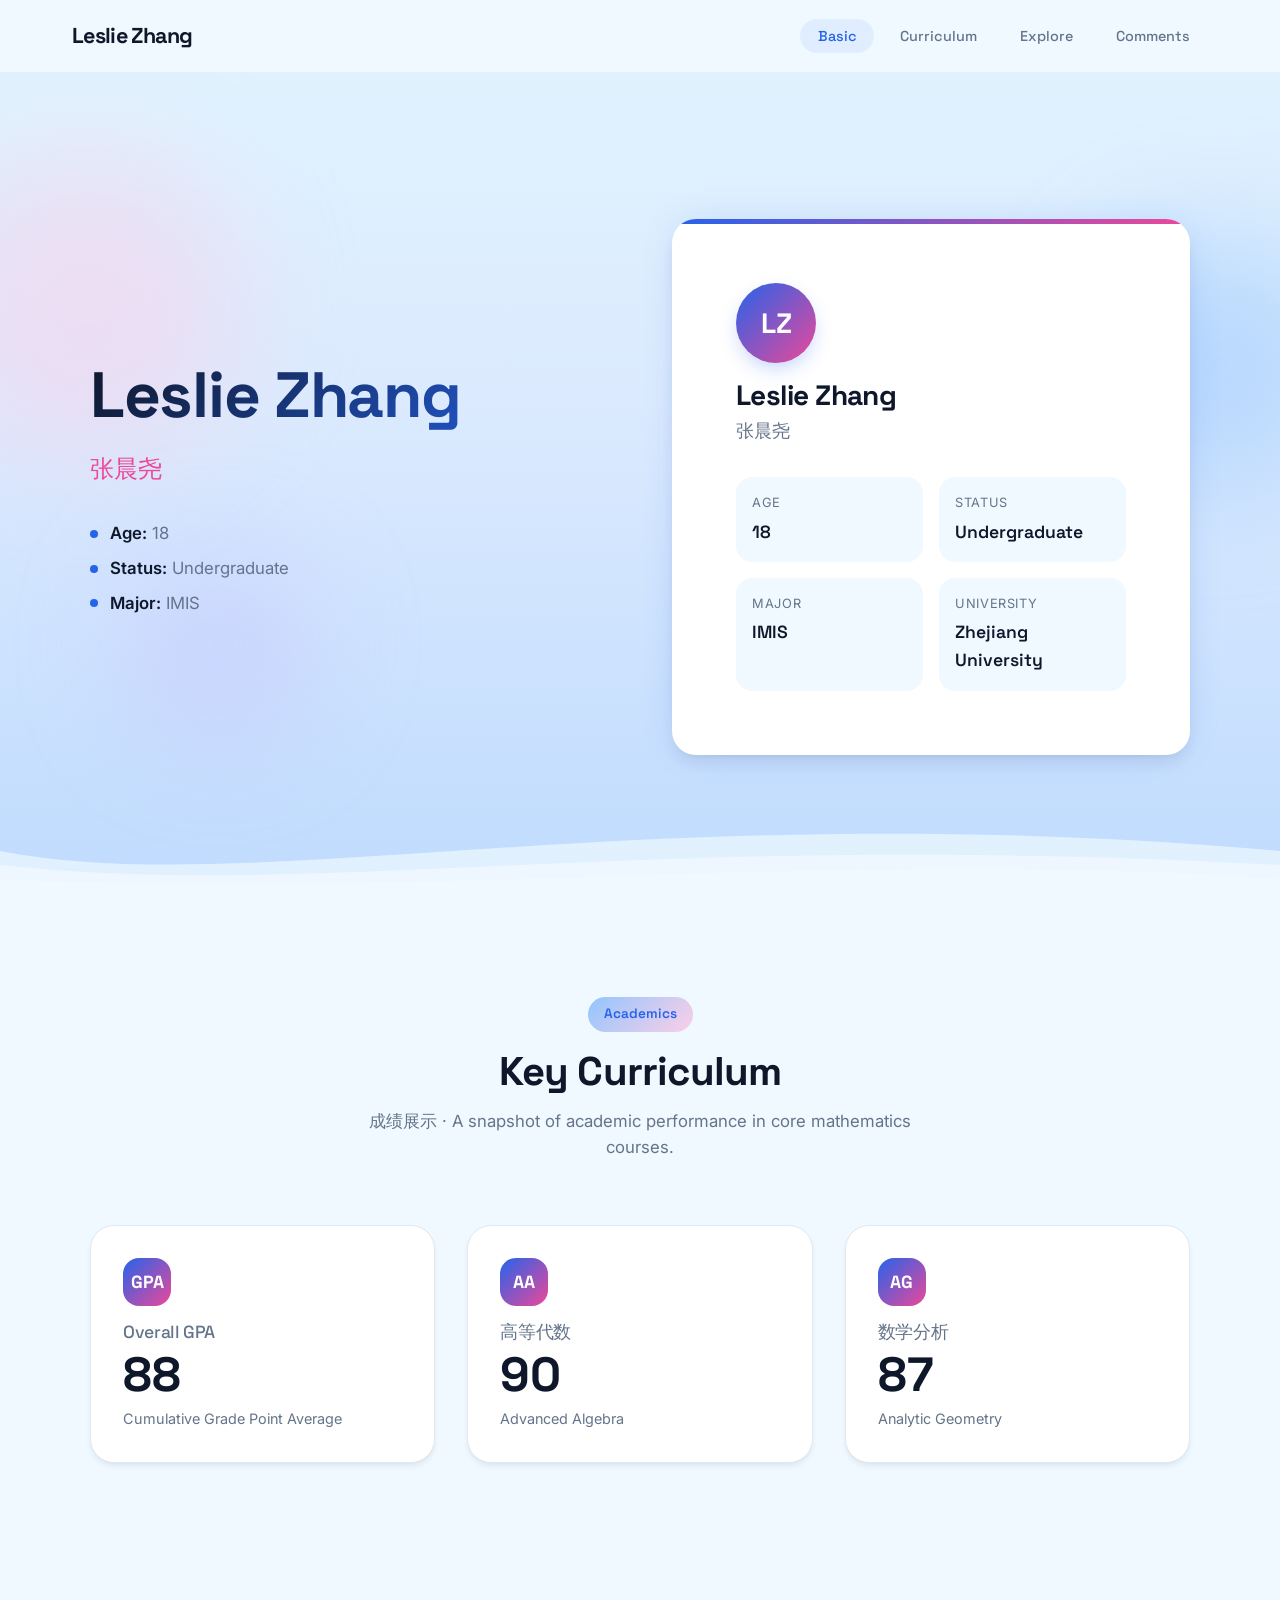
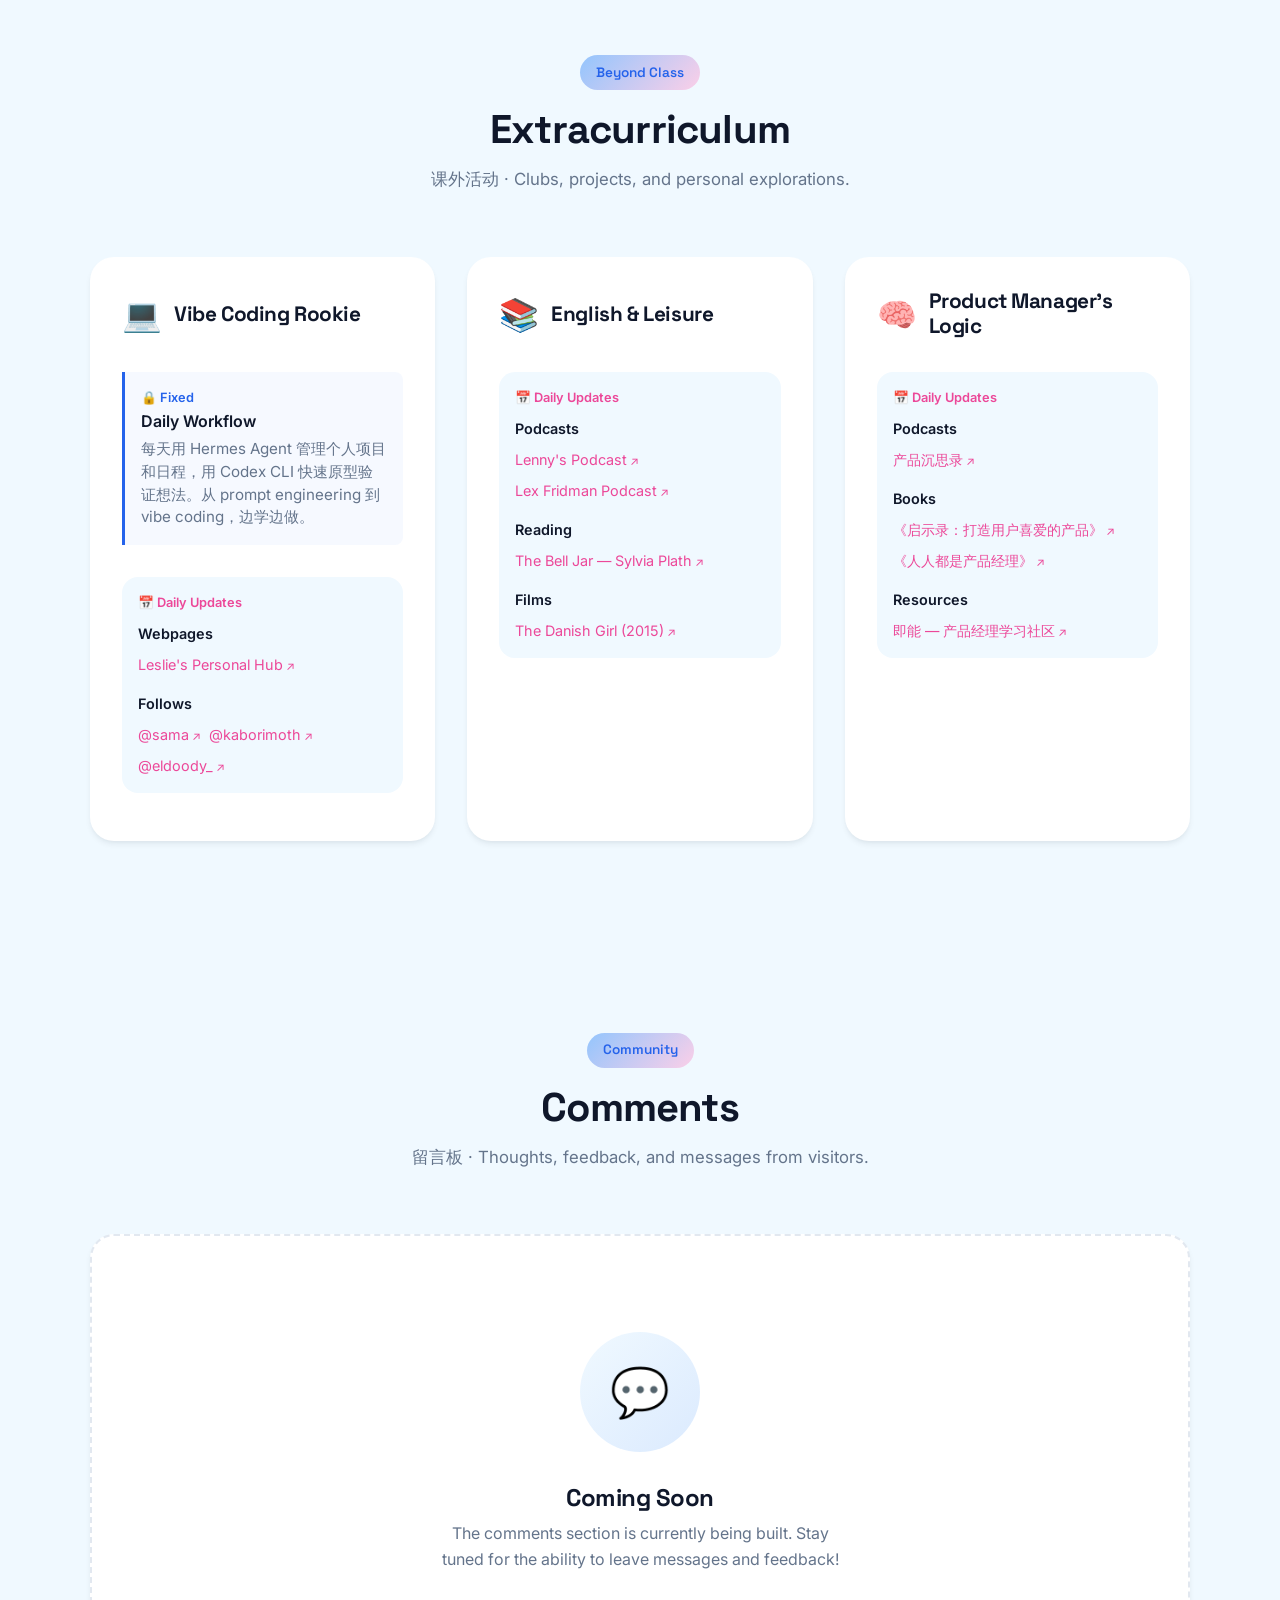
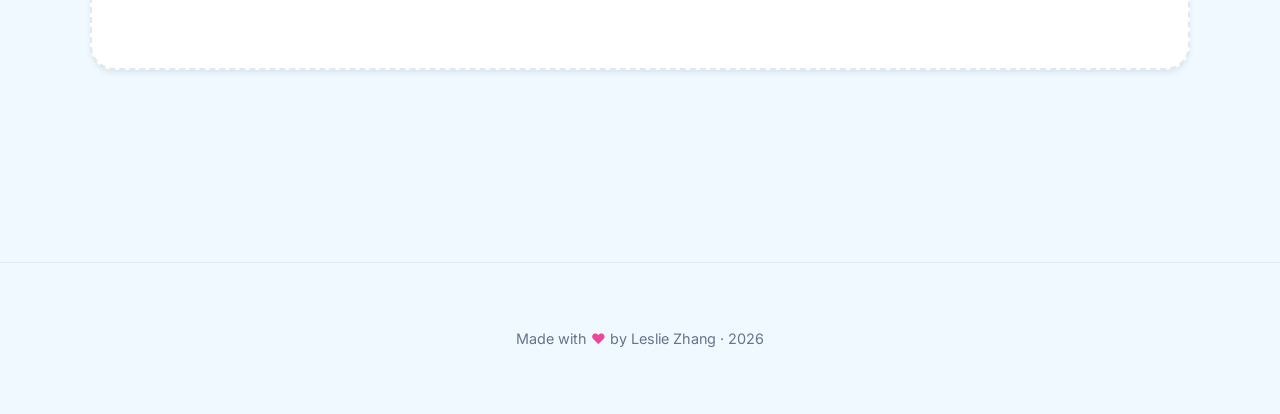
==== index.html @ 0c57ab59 "更新内容" ====
<!DOCTYPE html>
<html lang="zh-CN">
<head>
<meta charset="UTF-8">
<meta name="viewport" content="width=device-width, initial-scale=1.0">
<title>Leslie Zhang's Personal Hub</title>
<link rel="preconnect" href="https://fonts.googleapis.com">
<link rel="preconnect" href="https://fonts.gstatic.com" crossorigin>
<link href="https://fonts.googleapis.com/css2?family=Inter:wght@300;400;500;600;700&family=Space+Grotesk:wght@400;500;600;700&display=swap" rel="stylesheet">
<style>
*,*::before,*::after{margin:0;padding:0;box-sizing:border-box}
html{scroll-behavior:smooth;-webkit-font-smoothing:antialiased;-moz-osx-font-smoothing:grayscale}
body{min-height:100vh;line-height:1.6;text-rendering:optimizeLegibility;font-family:var(--font-body);color:var(--color-text);background:var(--color-bg);overflow-x:hidden}
img,picture,video,canvas,svg{display:block;max-width:100%}
input,button,textarea,select{font:inherit}
a{text-decoration:none;color:inherit}
ul,ol{list-style:none}

:root{
  --color-bg:#F0F9FF;--color-surface:#FFFFFF;--color-primary:#2563EB;--color-primary-soft:#93C5FD;
  --color-accent:#EC4899;--color-accent-soft:#FBCFE8;--color-text:#0F172A;--color-text-light:#64748B;
  --color-border:#E2E8F0;--color-wave-1:#DBEAFE;--color-wave-2:#BFDBFE;--color-wave-3:#93C5FD;
  --spacing-xs:0.5rem;--spacing-sm:1rem;--spacing-md:2rem;--spacing-lg:4rem;--spacing-xl:6rem;
  --font-body:'Inter',-apple-system,BlinkMacSystemFont,'Segoe UI',sans-serif;
  --font-heading:'Space Grotesk','Inter',sans-serif;
  --radius-sm:8px;--radius-md:16px;--radius-lg:24px;--radius-pill:9999px;
  --shadow-sm:0 1px 2px 0 rgba(15,23,42,0.05);
  --shadow-md:0 4px 6px -1px rgba(15,23,42,0.07),0 2px 4px -2px rgba(15,23,42,0.05);
  --shadow-lg:0 10px 15px -3px rgba(15,23,42,0.08),0 4px 6px -4px rgba(15,23,42,0.04);
  --shadow-glow:0 0 40px -10px rgba(37,99,235,0.2);
  --transition:all 0.3s cubic-bezier(0.4,0,0.2,1);
}

h1,h2,h3,h4,h5,h6{font-family:var(--font-heading);font-weight:700;line-height:1.2;letter-spacing:-0.02em}
p{color:var(--color-text-light)}

/* Navigation */
.navbar{position:sticky;top:0;z-index:1000;background:rgba(240,249,255,0.8);backdrop-filter:blur(16px) saturate(180%);-webkit-backdrop-filter:blur(16px) saturate(180%);border-bottom:1px solid rgba(226,232,240,0.6)}
.nav-container{max-width:1200px;margin:0 auto;padding:0 var(--spacing-md);display:flex;align-items:center;justify-content:space-between;height:72px}
.nav-logo{font-family:var(--font-heading);font-size:1.35rem;font-weight:700;color:var(--color-text);letter-spacing:-0.03em;transition:var(--transition)}
.nav-logo:hover{color:var(--color-primary)}
.nav-links{display:flex;gap:var(--spacing-xs)}
.nav-link{font-family:var(--font-heading);font-weight:500;font-size:0.9rem;padding:0.5rem 1.1rem;border-radius:var(--radius-pill);color:var(--color-text-light);transition:var(--transition)}
.nav-link:hover,.nav-link.active{color:var(--color-primary);background:rgba(37,99,235,0.08)}
.nav-toggle{display:none;background:none;border:none;cursor:pointer;padding:0.5rem}
.nav-toggle span{display:block;width:24px;height:2px;background:var(--color-text);margin:5px 0;border-radius:2px;transition:var(--transition)}

/* Hero */
.hero{position:relative;min-height:92vh;display:flex;align-items:center;justify-content:center;padding:var(--spacing-xl) var(--spacing-md);overflow:hidden;background:linear-gradient(180deg,#E0F2FE 0%,#DBEAFE 40%,#BFDBFE 100%)}
.blob{position:absolute;border-radius:50%;filter:blur(60px);opacity:0.5;animation:float 8s ease-in-out infinite;pointer-events:none}
.blob-1{width:300px;height:300px;background:var(--color-accent-soft);top:10%;left:-5%;animation-delay:0s}
.blob-2{width:250px;height:250px;background:var(--color-primary-soft);top:20%;right:-5%;animation-delay:-2s}
.blob-3{width:180px;height:180px;background:#C4B5FD;bottom:20%;left:10%;animation-delay:-4s;opacity:0.35}
@keyframes float{0%,100%{transform:translateY(0) scale(1)}50%{transform:translateY(-20px) scale(1.05)}}

.hero-content{position:relative;z-index:2;max-width:1100px;width:100%;display:grid;grid-template-columns:1fr 1fr;gap:var(--spacing-lg);align-items:center}
.hero-text h1{font-size:clamp(2.5rem,5vw,4rem);margin-bottom:var(--spacing-sm);background:linear-gradient(135deg,var(--color-text) 0%,var(--color-primary) 100%);-webkit-background-clip:text;-webkit-text-fill-color:transparent;background-clip:text}
.hero-text .subtitle{font-family:var(--font-heading);font-size:1.5rem;font-weight:500;color:var(--color-accent);margin-bottom:var(--spacing-md)}
.hero-meta{display:flex;flex-direction:column;gap:var(--spacing-xs)}
.meta-item{display:flex;align-items:center;gap:0.75rem;font-size:1.05rem;color:var(--color-text-light)}
.meta-dot{width:8px;height:8px;border-radius:50%;background:var(--color-primary);flex-shrink:0}
.meta-label{font-weight:600;color:var(--color-text)}

.hero-card{background:var(--color-surface);border-radius:var(--radius-lg);padding:var(--spacing-lg);box-shadow:var(--shadow-lg),var(--shadow-glow);position:relative;overflow:hidden}
.hero-card::before{content:'';position:absolute;top:0;left:0;right:0;height:5px;background:linear-gradient(90deg,var(--color-primary),var(--color-accent))}
.avatar-area{width:80px;height:80px;border-radius:50%;background:linear-gradient(135deg,var(--color-primary),var(--color-accent));display:flex;align-items:center;justify-content:center;color:white;font-family:var(--font-heading);font-size:1.75rem;font-weight:700;margin-bottom:var(--spacing-sm);box-shadow:0 8px 20px -4px rgba(37,99,235,0.3)}
.hero-card h2{font-size:1.75rem;margin-bottom:0.25rem}
.hero-card .chinese-name{font-family:var(--font-body);font-size:1.1rem;color:var(--color-text-light);margin-bottom:var(--spacing-md)}
.info-grid{display:grid;grid-template-columns:1fr 1fr;gap:var(--spacing-sm)}
.info-cell{background:var(--color-bg);padding:var(--spacing-sm);border-radius:var(--radius-md)}
.info-cell-label{font-size:0.8rem;text-transform:uppercase;letter-spacing:0.05em;color:var(--color-text-light);margin-bottom:0.25rem}
.info-cell-value{font-family:var(--font-heading);font-weight:600;font-size:1.1rem;color:var(--color-text)}

.wave-divider{position:absolute;bottom:0;left:0;width:100%;line-height:0;z-index:1}
.wave-divider svg{display:block;width:100%;height:auto}

/* Sections */
.section{padding:var(--spacing-xl) var(--spacing-md);position:relative}
.section-container{max-width:1100px;margin:0 auto}
.section-header{margin-bottom:var(--spacing-lg);text-align:center}
.section-tag{display:inline-block;font-family:var(--font-heading);font-weight:600;font-size:0.85rem;padding:0.4rem 1rem;border-radius:var(--radius-pill);background:linear-gradient(135deg,var(--color-primary-soft),var(--color-accent-soft));color:var(--color-primary);margin-bottom:var(--spacing-sm)}
.section-title{font-size:clamp(1.75rem,4vw,2.5rem);margin-bottom:0.75rem}
.section-desc{max-width:600px;margin:0 auto;font-size:1.05rem}

/* Curriculum */
.curriculum-grid{display:grid;grid-template-columns:repeat(3,1fr);gap:var(--spacing-md)}
.curriculum-card{background:var(--color-surface);border-radius:var(--radius-lg);padding:var(--spacing-md);box-shadow:var(--shadow-md);transition:var(--transition);position:relative;overflow:hidden;border:1px solid var(--color-border)}
.curriculum-card:hover{transform:translateY(-6px);box-shadow:var(--shadow-lg);border-color:var(--color-primary-soft)}
.curriculum-card::after{content:'';position:absolute;bottom:0;left:0;width:100%;height:4px;background:linear-gradient(90deg,var(--color-primary),var(--color-accent));transform:scaleX(0);transform-origin:left;transition:transform 0.4s ease}
.curriculum-card:hover::after{transform:scaleX(1)}
.curriculum-icon{width:48px;height:48px;border-radius:var(--radius-md);background:linear-gradient(135deg,var(--color-primary),var(--color-accent));display:flex;align-items:center;justify-content:center;color:white;font-family:var(--font-heading);font-weight:700;font-size:1.1rem;margin-bottom:var(--spacing-sm)}
.curriculum-card h3{font-size:1.1rem;margin-bottom:0.5rem;color:var(--color-text-light);font-weight:500}
.curriculum-score{font-family:var(--font-heading);font-size:3rem;font-weight:700;color:var(--color-text);line-height:1;margin-bottom:0.5rem}
.curriculum-sub{font-size:0.9rem;color:var(--color-text-light)}

/* Extracurriculum */
.extracurriculum-grid{display:grid;grid-template-columns:repeat(3,1fr);gap:var(--spacing-md)}
.submodule-card{background:var(--color-surface);border-radius:var(--radius-lg);padding:var(--spacing-md);box-shadow:var(--shadow-md);}
.submodule-header{display:flex;align-items:center;gap:0.75rem;margin-bottom:var(--spacing-md);}
.submodule-header .icon{font-size:2rem;}
.submodule-header h3{font-size:1.3rem;}

.fixed-section{border-left:3px solid var(--color-primary);padding-left:var(--spacing-sm);margin-bottom:var(--spacing-md);background:rgba(37,99,235,0.04);border-radius:0 var(--radius-sm) var(--radius-sm) 0;padding:var(--spacing-sm);}
.fixed-label{font-size:0.8rem;color:var(--color-primary);font-weight:600;}
.fixed-heading{font-weight:600;margin-bottom:0.25rem;color:var(--color-text);}
.fixed-content{font-size:0.95rem;color:var(--color-text-light);line-height:1.5;}

.daily-section{background:var(--color-bg);border-radius:var(--radius-md);padding:var(--spacing-sm);margin-bottom:var(--spacing-sm);}
.daily-label{font-size:0.8rem;color:var(--color-accent);font-weight:600;margin-bottom:0.5rem;}
.daily-category{margin-bottom:var(--spacing-sm);}
.daily-category:last-child{margin-bottom:0;}
.daily-category-title{font-weight:600;font-size:0.9rem;margin-bottom:0.5rem;color:var(--color-text);}
.daily-link-list{display:flex;flex-wrap:wrap;gap:0.5rem;}
.daily-link-list a{font-size:0.9rem;}

.ext-link{color:var(--color-accent);text-decoration:none;transition:var(--transition);}
.ext-link:hover{text-decoration:underline;}
.ext-link::after{content:' ↗';font-size:0.8em;}

/* Placeholders */
.placeholder-section{background:var(--color-surface);border-radius:var(--radius-lg);padding:var(--spacing-xl) var(--spacing-md);text-align:center;box-shadow:var(--shadow-md);border:2px dashed var(--color-border);margin-top:var(--spacing-md)}
.placeholder-illustration{width:120px;height:120px;margin:0 auto var(--spacing-md);background:linear-gradient(135deg,var(--color-bg),var(--color-wave-1));border-radius:50%;display:flex;align-items:center;justify-content:center;font-size:3rem}
.placeholder-title{font-size:1.5rem;margin-bottom:0.5rem}
.placeholder-text{color:var(--color-text-light);max-width:400px;margin:0 auto}

/* Footer */
.footer{text-align:center;padding:var(--spacing-lg) var(--spacing-md);color:var(--color-text-light);font-size:0.9rem;border-top:1px solid var(--color-border);margin-top:var(--spacing-xl)}
.footer-heart{color:var(--color-accent);display:inline-block;animation:heartbeat 1.5s ease-in-out infinite}
@keyframes heartbeat{0%,100%{transform:scale(1)}15%{transform:scale(1.15)}30%{transform:scale(1)}45%{transform:scale(1.15)}}

/* Responsive */
@media (max-width:900px){
  .hero-content{grid-template-columns:1fr;text-align:center}
  .hero-meta{align-items:center}
  .hero-card{max-width:500px;margin:0 auto}
  .curriculum-grid{grid-template-columns:1fr;max-width:500px;margin:0 auto}
  .extracurriculum-grid{grid-template-columns:1fr;max-width:500px;margin:0 auto}
}
@media (max-width:768px){
  .nav-links{display:none;position:absolute;top:72px;left:0;right:0;background:rgba(240,249,255,0.95);backdrop-filter:blur(16px);flex-direction:column;padding:var(--spacing-md);gap:var(--spacing-xs);border-bottom:1px solid var(--color-border);box-shadow:var(--shadow-lg)}
  .nav-links.open{display:flex}
  .nav-toggle{display:block}
  .section{padding:var(--spacing-lg) var(--spacing-md)}
  .info-grid{grid-template-columns:1fr}
}
@media (min-width:769px){.nav-links{display:flex !important}}

/* Particle canvas */
#particleCanvas{position:fixed;top:0;left:0;width:100%;height:100%;pointer-events:none;z-index:9999}

/* Scroll reveal */
.reveal{opacity:0;transform:translateY(30px);transition:opacity 0.6s ease,transform 0.6s ease}
.reveal.visible{opacity:1;transform:translateY(0)}
</style>
</head>

<body>

<canvas id="particleCanvas"></canvas>

<nav class="navbar">
  <div class="nav-container">
    <a href="#" class="nav-logo">Leslie Zhang</a>
    <button class="nav-toggle" aria-label="Toggle navigation" id="navToggle">
      <span></span><span></span><span></span>
    </button>
    <ul class="nav-links" id="navLinks">
      <li><a href="#basic" class="nav-link">Basic</a></li>
      <li><a href="#curriculum" class="nav-link">Curriculum</a></li>
      <li><a href="#explore" class="nav-link">Explore</a></li>
      <li><a href="#comments" class="nav-link">Comments</a></li>
    </ul>
  </div>
</nav>

<section class="hero" id="basic">
  <div class="blob blob-1"></div>
  <div class="blob blob-2"></div>
  <div class="blob blob-3"></div>
  <div class="hero-content">
    <div class="hero-text" id="heroText"></div>
    <div class="hero-card" id="heroCard"></div>
  </div>
  <div class="wave-divider">
    <svg viewBox="0 0 1440 120" preserveAspectRatio="none" xmlns="http://www.w3.org/2000/svg">
      <path d="M0,64 C288,120 720,0 1440,64 L1440,120 L0,120 Z" fill="#F0F9FF" opacity="0.7"/>
      <path d="M0,80 C360,120 720,40 1440,80 L1440,120 L0,120 Z" fill="#F0F9FF" opacity="0.9"/>
      <path d="M0,96 C480,120 960,60 1440,96 L1440,120 L0,120 Z" fill="#F0F9FF"/>
    </svg>
  </div>
</section>

<section class="section" id="curriculum">
  <div class="section-container">
    <div class="section-header reveal">
      <span class="section-tag">Academics</span>
      <h2 class="section-title">Key Curriculum</h2>
      <p class="section-desc">成绩展示 &middot; A snapshot of academic performance in core mathematics courses.</p>
    </div>
    <div class="curriculum-grid" id="curriculumGrid"></div>
  </div>
</section>

<section class="section" id="explore">
  <div class="section-container">
    <div class="section-header reveal">
      <span class="section-tag">Beyond Class</span>
      <h2 class="section-title">Extracurriculum</h2>
      <p class="section-desc">课外活动 &middot; Clubs, projects, and personal explorations.</p>
    </div>
    <div class="extracurriculum-grid" id="extracurriculumGrid"></div>
  </div>
</section>

<section class="section" id="comments">
  <div class="section-container">
    <div class="section-header reveal">
      <span class="section-tag">Community</span>
      <h2 class="section-title">Comments</h2>
      <p class="section-desc">留言板 &middot; Thoughts, feedback, and messages from visitors.</p>
    </div>
    <div class="placeholder-section reveal">
      <div class="placeholder-illustration">💬</div>
      <h3 class="placeholder-title">Coming Soon</h3>
      <p class="placeholder-text">The comments section is currently being built. Stay tuned for the ability to leave messages and feedback!</p>
    </div>
  </div>
</section>

<footer class="footer">
  <p>Made with <span class="footer-heart">♥</span> by Leslie Zhang &middot; 2026</p>
</footer>

<script>
const navToggle=document.getElementById('navToggle');
const navLinks=document.getElementById('navLinks');
navToggle.addEventListener('click',()=>navLinks.classList.toggle('open'));
document.querySelectorAll('.nav-link').forEach(link=>{
  link.addEventListener('click',()=>navLinks.classList.remove('open'));
});

const sections=document.querySelectorAll('section[id]');
const navItems=document.querySelectorAll('.nav-link');
function highlightNav(){
  const scrollY=window.scrollY;
  let current='';
  sections.forEach(section=>{
    const sectionTop=section.offsetTop-100;
    const sectionHeight=section.offsetHeight;
    if(scrollY>=sectionTop&&scrollY<sectionTop+sectionHeight)current=section.getAttribute('id');
  });
  navItems.forEach(item=>{
    item.classList.remove('active');
    if(item.getAttribute('href')==='#'+current)item.classList.add('active');
  });
}
window.addEventListener('scroll',highlightNav);
highlightNav();

function revealOnScroll(){
  const windowHeight=window.innerHeight;
  const elementVisible=100;
  document.querySelectorAll('.reveal:not(.visible)').forEach(el=>{
    const elementTop=el.getBoundingClientRect().top;
    if(elementTop<windowHeight-elementVisible)el.classList.add('visible');
  });
}
window.addEventListener('scroll',revealOnScroll);
window.addEventListener('load',revealOnScroll);

/* Particle system */
(function(){
  const prefersReduced=window.matchMedia('(prefers-reduced-motion: reduce)').matches;
  if(prefersReduced) return;
  const canvas=document.getElementById('particleCanvas');
  const ctx=canvas.getContext('2d');
  const particles=[];
  const MAX=80;
  const COLORS=['#2563EB','#EC4899','#93C5FD','#FBCFE8','#7C3AED'];
  let mx=-999,my=-999;
  function resize(){canvas.width=window.innerWidth;canvas.height=window.innerHeight}
  resize();window.addEventListener('resize',resize);
  document.addEventListener('mousemove',e=>{mx=e.clientX;my=e.clientY;spawn();spawn()});
  document.addEventListener('touchmove',e=>{const t=e.touches[0];mx=t.clientX;my=t.clientY;spawn();spawn()},{passive:true});
  function spawn(){
    if(particles.length>=MAX) return;
    particles.push({
      x:mx,y:my,
      vx:(Math.random()-0.5)*2,
      vy:(Math.random()-0.5)*2 -0.5,
      r:Math.random()*3+1.5,
      color:COLORS[Math.floor(Math.random()*COLORS.length)],
      life:1,
      decay:Math.random()*0.015+0.01
    });
  }
  function loop(){
    ctx.clearRect(0,0,canvas.width,canvas.height);
    for(let i=particles.length-1;i>=0;i--){
      const p=particles[i];
      p.x+=p.vx;p.y+=p.vy;p.life-=p.decay;
      if(p.life<=0){particles.splice(i,1);continue}
      const radius=Math.max(0.1,p.r*p.life);
      ctx.beginPath();
      ctx.arc(p.x,p.y,radius,0,Math.PI*2);
      ctx.fillStyle=p.color;
      ctx.globalAlpha=Math.min(p.life,1)*0.8;
      ctx.fill();
    }
    ctx.globalAlpha=1;
    requestAnimationFrame(loop);
  }
  loop();
})();

function renderProfile(p){
  document.getElementById('heroText').innerHTML=`
    <h1>${p.name}</h1>
    <p class="subtitle">${p.chineseName}</p>
    <div class="hero-meta">
      <div class="meta-item"><span class="meta-dot"></span><span><span class="meta-label">Age:</span> ${p.age}</span></div>
      <div class="meta-item"><span class="meta-dot"></span><span><span class="meta-label">Status:</span> ${p.status}</span></div>
      <div class="meta-item"><span class="meta-dot"></span><span><span class="meta-label">Major:</span> ${p.major}</span></div>
    </div>`;
  document.getElementById('heroCard').innerHTML=`
    <div class="avatar-area">${p.initials}</div>
    <h2>${p.name}</h2>
    <p class="chinese-name">${p.chineseName}</p>
    <div class="info-grid">
      <div class="info-cell"><div class="info-cell-label">Age</div><div class="info-cell-value">${p.age}</div></div>
      <div class="info-cell"><div class="info-cell-label">Status</div><div class="info-cell-value">${p.status}</div></div>
      <div class="info-cell"><div class="info-cell-label">Major</div><div class="info-cell-value">${p.major}</div></div>
      <div class="info-cell"><div class="info-cell-label">University</div><div class="info-cell-value">${p.university}</div></div>
    </div>`;
}

function renderCurriculum(c){
  let html=`<div class="curriculum-card reveal"><div class="curriculum-icon">GPA</div><h3>Overall GPA</h3><div class="curriculum-score">${c.gpa}</div><p class="curriculum-sub">Cumulative Grade Point Average</p></div>`;
  c.courses.forEach(course=>{
    html+=`<div class="curriculum-card reveal"><div class="curriculum-icon">${course.short}</div><h3>${course.name}</h3><div class="curriculum-score">${course.score}</div><p class="curriculum-sub">${course.nameEn}</p></div>`;
  });
  document.getElementById('curriculumGrid').innerHTML=html;
}

function renderExtracurriculum(e){
  const keys=Object.keys(e);
  let html='';
  keys.forEach(key=>{
    const m=e[key];
    let body=`<div class="submodule-header"><span class="icon">${m.icon}</span><h3>${m.title}</h3></div>`;
    if(m.fixed&&m.fixed.length){
      m.fixed.forEach(f=>{
        body+=`<div class="fixed-section"><div class="fixed-label">🔒 Fixed</div><div class="fixed-heading">${f.heading}</div><div class="fixed-content">${f.content}</div></div>`;
      });
    }
    if(m.dailyUpdates){
      body+=`<div class="daily-section"><div class="daily-label">📅 Daily Updates</div>`;
      const cats=Object.keys(m.dailyUpdates);
      cats.forEach(cat=>{
        const items=m.dailyUpdates[cat];
        if(!items||!items.length)return;
        const title=cat.charAt(0).toUpperCase()+cat.slice(1);
        body+=`<div class="daily-category"><div class="daily-category-title">${title}</div><div class="daily-link-list">`;
        items.forEach(item=>{
          const label=item.title||item.name;
          const url=item.url||'#';
          body+=`<a href="${url}" class="ext-link" target="_blank" rel="noopener noreferrer">${label}</a>`;
        });
        body+=`</div></div>`;
      });
      body+=`</div>`;
    }
    html+=`<div class="submodule-card reveal">${body}</div>`;
  });
  document.getElementById('extracurriculumGrid').innerHTML=html;
}

fetch('data.json')
  .then(r=>r.json())
  .then(data=>{
    renderProfile(data.profile);
    renderCurriculum(data.curriculum);
    renderExtracurriculum(data.extracurriculum);
    // Trigger reveal for dynamically inserted elements
    revealOnScroll();
    // Elements already scrolled past (above viewport) should be visible immediately
    document.querySelectorAll('.reveal:not(.visible)').forEach(el=>{
      if(el.getBoundingClientRect().top < 0) el.classList.add('visible');
    });
  })
  .catch(err=>console.error('Failed to load data:',err));
</script>

</body>
</html>
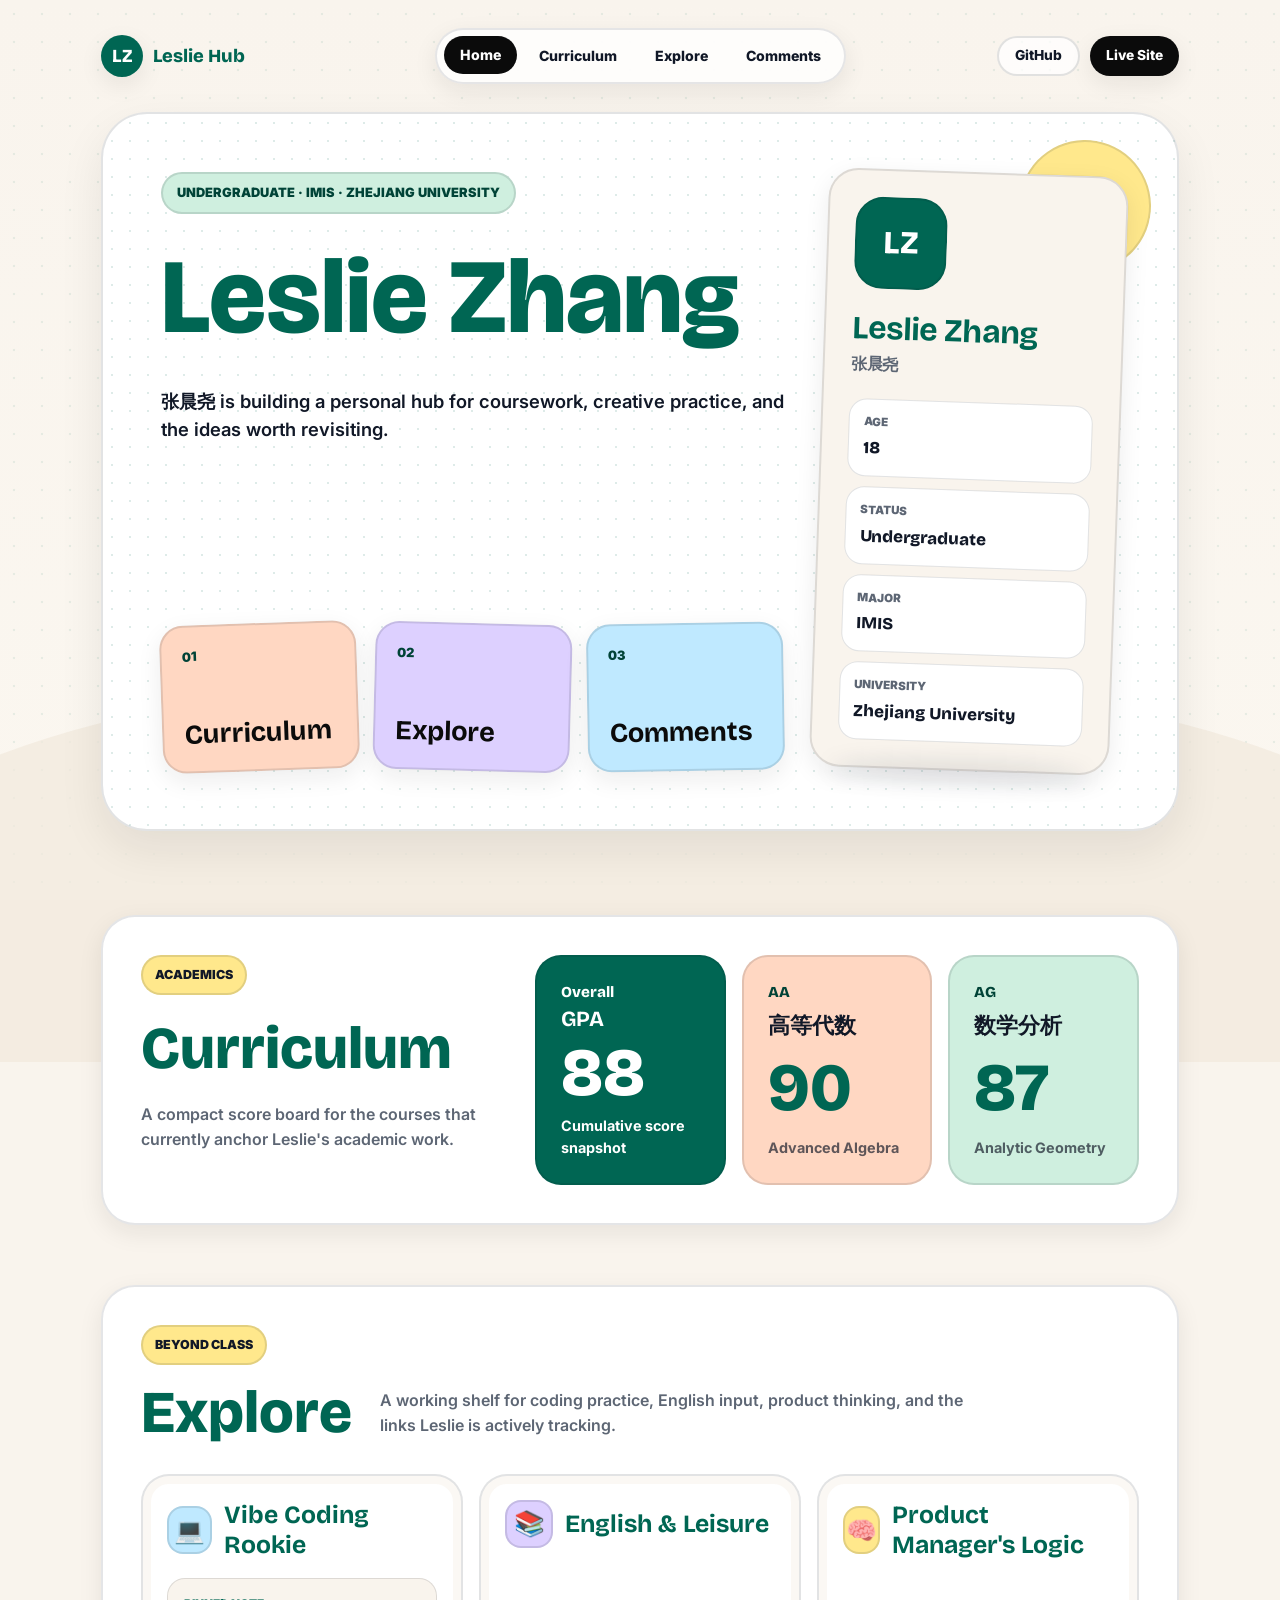
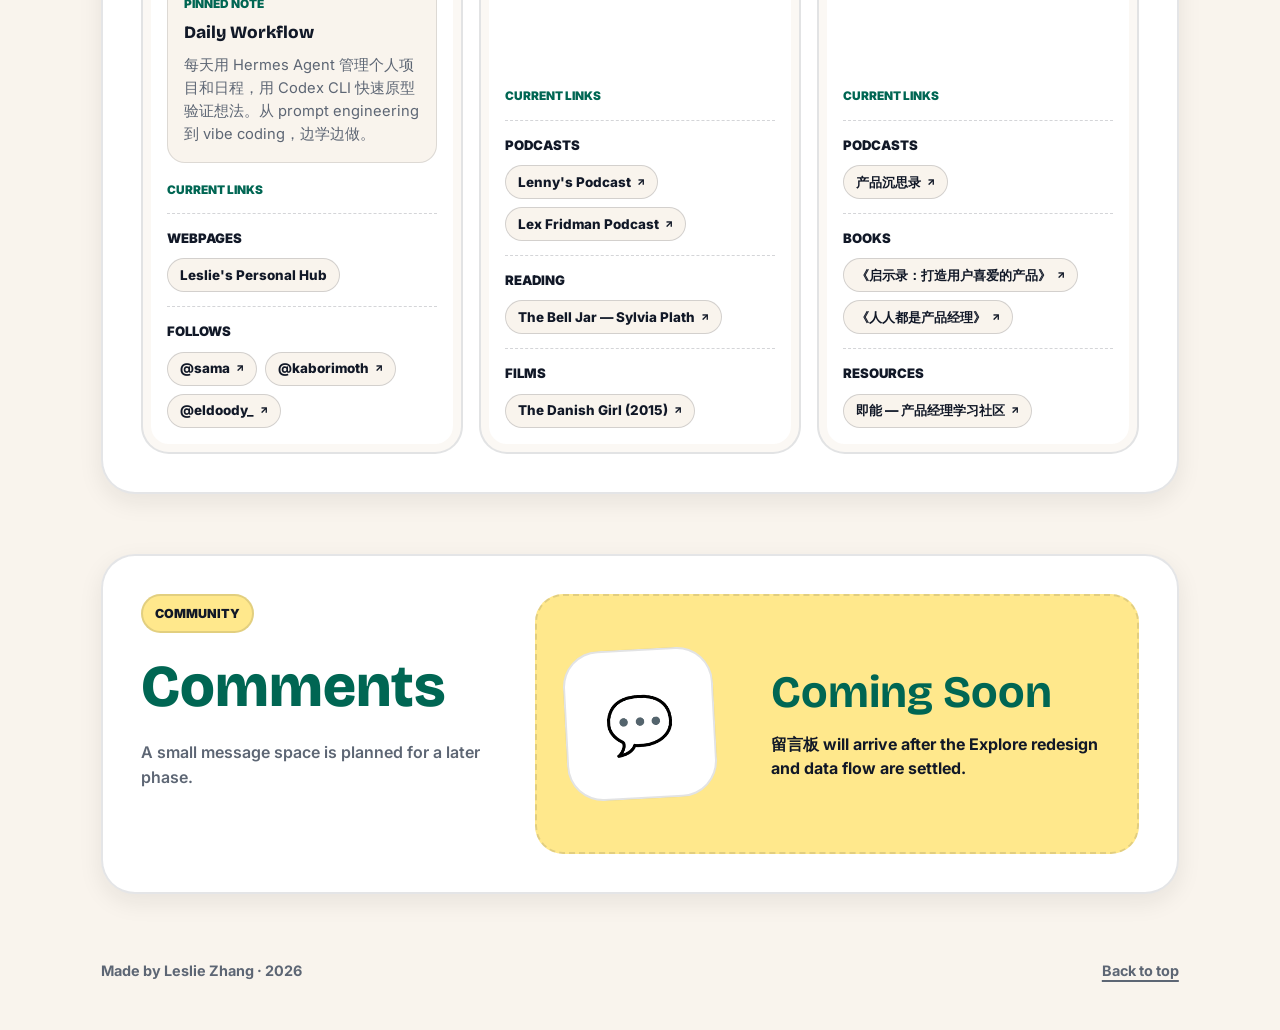
==== commit 3cba6270: "Redesign homepage" ====
--- a/index.html
+++ b/index.html
@@ -6,390 +6,702 @@
 <title>Leslie Zhang's Personal Hub</title>
 <link rel="preconnect" href="https://fonts.googleapis.com">
 <link rel="preconnect" href="https://fonts.gstatic.com" crossorigin>
-<link href="https://fonts.googleapis.com/css2?family=Inter:wght@300;400;500;600;700&family=Space+Grotesk:wght@400;500;600;700&display=swap" rel="stylesheet">
+<link href="https://fonts.googleapis.com/css2?family=Bricolage+Grotesque:wght@500;600;700;800&family=Inter:wght@400;500;600;700&display=swap" rel="stylesheet">
 <style>
-*,*::before,*::after{margin:0;padding:0;box-sizing:border-box}
+*,*::before,*::after{box-sizing:border-box;margin:0;padding:0}
 html{scroll-behavior:smooth;-webkit-font-smoothing:antialiased;-moz-osx-font-smoothing:grayscale}
-body{min-height:100vh;line-height:1.6;text-rendering:optimizeLegibility;font-family:var(--font-body);color:var(--color-text);background:var(--color-bg);overflow-x:hidden}
+body{min-height:100vh;font-family:var(--font-body);color:var(--ink);background:var(--cream);line-height:1.55;text-rendering:optimizeLegibility;overflow-x:hidden}
 img,picture,video,canvas,svg{display:block;max-width:100%}
-input,button,textarea,select{font:inherit}
-a{text-decoration:none;color:inherit}
+button,input,textarea,select{font:inherit}
+a{color:inherit;text-decoration:none}
 ul,ol{list-style:none}
 
 :root{
-  --color-bg:#F0F9FF;--color-surface:#FFFFFF;--color-primary:#2563EB;--color-primary-soft:#93C5FD;
-  --color-accent:#EC4899;--color-accent-soft:#FBCFE8;--color-text:#0F172A;--color-text-light:#64748B;
-  --color-border:#E2E8F0;--color-wave-1:#DBEAFE;--color-wave-2:#BFDBFE;--color-wave-3:#93C5FD;
-  --spacing-xs:0.5rem;--spacing-sm:1rem;--spacing-md:2rem;--spacing-lg:4rem;--spacing-xl:6rem;
+  --cream:#F9F4ED;
+  --paper:#FFFFFF;
+  --green:#006653;
+  --green-dark:#004337;
+  --ink:#111827;
+  --muted:#5D6674;
+  --black:#0B0B0B;
+  --line:#1E293B;
+  --peach:#FFD7C2;
+  --lavender:#DDD0FF;
+  --sky:#BFE9FF;
+  --yellow:#FFE88C;
+  --mint:#CFEFDF;
+  --rose:#FFC8D8;
+  --shadow:0 18px 45px rgba(20,24,31,0.08);
+  --shadow-tight:0 8px 24px rgba(20,24,31,0.08);
+  --border:2px solid rgba(17,24,39,0.12);
+  --radius-sm:14px;
+  --radius-md:22px;
+  --radius-lg:34px;
+  --radius-xl:46px;
+  --font-heading:'Bricolage Grotesque','Inter',sans-serif;
   --font-body:'Inter',-apple-system,BlinkMacSystemFont,'Segoe UI',sans-serif;
-  --font-heading:'Space Grotesk','Inter',sans-serif;
-  --radius-sm:8px;--radius-md:16px;--radius-lg:24px;--radius-pill:9999px;
-  --shadow-sm:0 1px 2px 0 rgba(15,23,42,0.05);
-  --shadow-md:0 4px 6px -1px rgba(15,23,42,0.07),0 2px 4px -2px rgba(15,23,42,0.05);
-  --shadow-lg:0 10px 15px -3px rgba(15,23,42,0.08),0 4px 6px -4px rgba(15,23,42,0.04);
-  --shadow-glow:0 0 40px -10px rgba(37,99,235,0.2);
-  --transition:all 0.3s cubic-bezier(0.4,0,0.2,1);
-}
-
-h1,h2,h3,h4,h5,h6{font-family:var(--font-heading);font-weight:700;line-height:1.2;letter-spacing:-0.02em}
-p{color:var(--color-text-light)}
-
-/* Navigation */
-.navbar{position:sticky;top:0;z-index:1000;background:rgba(240,249,255,0.8);backdrop-filter:blur(16px) saturate(180%);-webkit-backdrop-filter:blur(16px) saturate(180%);border-bottom:1px solid rgba(226,232,240,0.6)}
-.nav-container{max-width:1200px;margin:0 auto;padding:0 var(--spacing-md);display:flex;align-items:center;justify-content:space-between;height:72px}
-.nav-logo{font-family:var(--font-heading);font-size:1.35rem;font-weight:700;color:var(--color-text);letter-spacing:-0.03em;transition:var(--transition)}
-.nav-logo:hover{color:var(--color-primary)}
-.nav-links{display:flex;gap:var(--spacing-xs)}
-.nav-link{font-family:var(--font-heading);font-weight:500;font-size:0.9rem;padding:0.5rem 1.1rem;border-radius:var(--radius-pill);color:var(--color-text-light);transition:var(--transition)}
-.nav-link:hover,.nav-link.active{color:var(--color-primary);background:rgba(37,99,235,0.08)}
-.nav-toggle{display:none;background:none;border:none;cursor:pointer;padding:0.5rem}
-.nav-toggle span{display:block;width:24px;height:2px;background:var(--color-text);margin:5px 0;border-radius:2px;transition:var(--transition)}
-
-/* Hero */
-.hero{position:relative;min-height:92vh;display:flex;align-items:center;justify-content:center;padding:var(--spacing-xl) var(--spacing-md);overflow:hidden;background:linear-gradient(180deg,#E0F2FE 0%,#DBEAFE 40%,#BFDBFE 100%)}
-.blob{position:absolute;border-radius:50%;filter:blur(60px);opacity:0.5;animation:float 8s ease-in-out infinite;pointer-events:none}
-.blob-1{width:300px;height:300px;background:var(--color-accent-soft);top:10%;left:-5%;animation-delay:0s}
-.blob-2{width:250px;height:250px;background:var(--color-primary-soft);top:20%;right:-5%;animation-delay:-2s}
-.blob-3{width:180px;height:180px;background:#C4B5FD;bottom:20%;left:10%;animation-delay:-4s;opacity:0.35}
-@keyframes float{0%,100%{transform:translateY(0) scale(1)}50%{transform:translateY(-20px) scale(1.05)}}
-
-.hero-content{position:relative;z-index:2;max-width:1100px;width:100%;display:grid;grid-template-columns:1fr 1fr;gap:var(--spacing-lg);align-items:center}
-.hero-text h1{font-size:clamp(2.5rem,5vw,4rem);margin-bottom:var(--spacing-sm);background:linear-gradient(135deg,var(--color-text) 0%,var(--color-primary) 100%);-webkit-background-clip:text;-webkit-text-fill-color:transparent;background-clip:text}
-.hero-text .subtitle{font-family:var(--font-heading);font-size:1.5rem;font-weight:500;color:var(--color-accent);margin-bottom:var(--spacing-md)}
-.hero-meta{display:flex;flex-direction:column;gap:var(--spacing-xs)}
-.meta-item{display:flex;align-items:center;gap:0.75rem;font-size:1.05rem;color:var(--color-text-light)}
-.meta-dot{width:8px;height:8px;border-radius:50%;background:var(--color-primary);flex-shrink:0}
-.meta-label{font-weight:600;color:var(--color-text)}
-
-.hero-card{background:var(--color-surface);border-radius:var(--radius-lg);padding:var(--spacing-lg);box-shadow:var(--shadow-lg),var(--shadow-glow);position:relative;overflow:hidden}
-.hero-card::before{content:'';position:absolute;top:0;left:0;right:0;height:5px;background:linear-gradient(90deg,var(--color-primary),var(--color-accent))}
-.avatar-area{width:80px;height:80px;border-radius:50%;background:linear-gradient(135deg,var(--color-primary),var(--color-accent));display:flex;align-items:center;justify-content:center;color:white;font-family:var(--font-heading);font-size:1.75rem;font-weight:700;margin-bottom:var(--spacing-sm);box-shadow:0 8px 20px -4px rgba(37,99,235,0.3)}
-.hero-card h2{font-size:1.75rem;margin-bottom:0.25rem}
-.hero-card .chinese-name{font-family:var(--font-body);font-size:1.1rem;color:var(--color-text-light);margin-bottom:var(--spacing-md)}
-.info-grid{display:grid;grid-template-columns:1fr 1fr;gap:var(--spacing-sm)}
-.info-cell{background:var(--color-bg);padding:var(--spacing-sm);border-radius:var(--radius-md)}
-.info-cell-label{font-size:0.8rem;text-transform:uppercase;letter-spacing:0.05em;color:var(--color-text-light);margin-bottom:0.25rem}
-.info-cell-value{font-family:var(--font-heading);font-weight:600;font-size:1.1rem;color:var(--color-text)}
-
-.wave-divider{position:absolute;bottom:0;left:0;width:100%;line-height:0;z-index:1}
-.wave-divider svg{display:block;width:100%;height:auto}
-
-/* Sections */
-.section{padding:var(--spacing-xl) var(--spacing-md);position:relative}
-.section-container{max-width:1100px;margin:0 auto}
-.section-header{margin-bottom:var(--spacing-lg);text-align:center}
-.section-tag{display:inline-block;font-family:var(--font-heading);font-weight:600;font-size:0.85rem;padding:0.4rem 1rem;border-radius:var(--radius-pill);background:linear-gradient(135deg,var(--color-primary-soft),var(--color-accent-soft));color:var(--color-primary);margin-bottom:var(--spacing-sm)}
-.section-title{font-size:clamp(1.75rem,4vw,2.5rem);margin-bottom:0.75rem}
-.section-desc{max-width:600px;margin:0 auto;font-size:1.05rem}
-
-/* Curriculum */
-.curriculum-grid{display:grid;grid-template-columns:repeat(3,1fr);gap:var(--spacing-md)}
-.curriculum-card{background:var(--color-surface);border-radius:var(--radius-lg);padding:var(--spacing-md);box-shadow:var(--shadow-md);transition:var(--transition);position:relative;overflow:hidden;border:1px solid var(--color-border)}
-.curriculum-card:hover{transform:translateY(-6px);box-shadow:var(--shadow-lg);border-color:var(--color-primary-soft)}
-.curriculum-card::after{content:'';position:absolute;bottom:0;left:0;width:100%;height:4px;background:linear-gradient(90deg,var(--color-primary),var(--color-accent));transform:scaleX(0);transform-origin:left;transition:transform 0.4s ease}
-.curriculum-card:hover::after{transform:scaleX(1)}
-.curriculum-icon{width:48px;height:48px;border-radius:var(--radius-md);background:linear-gradient(135deg,var(--color-primary),var(--color-accent));display:flex;align-items:center;justify-content:center;color:white;font-family:var(--font-heading);font-weight:700;font-size:1.1rem;margin-bottom:var(--spacing-sm)}
-.curriculum-card h3{font-size:1.1rem;margin-bottom:0.5rem;color:var(--color-text-light);font-weight:500}
-.curriculum-score{font-family:var(--font-heading);font-size:3rem;font-weight:700;color:var(--color-text);line-height:1;margin-bottom:0.5rem}
-.curriculum-sub{font-size:0.9rem;color:var(--color-text-light)}
-
-/* Extracurriculum */
-.extracurriculum-grid{display:grid;grid-template-columns:repeat(3,1fr);gap:var(--spacing-md)}
-.submodule-card{background:var(--color-surface);border-radius:var(--radius-lg);padding:var(--spacing-md);box-shadow:var(--shadow-md);}
-.submodule-header{display:flex;align-items:center;gap:0.75rem;margin-bottom:var(--spacing-md);}
-.submodule-header .icon{font-size:2rem;}
-.submodule-header h3{font-size:1.3rem;}
-
-.fixed-section{border-left:3px solid var(--color-primary);padding-left:var(--spacing-sm);margin-bottom:var(--spacing-md);background:rgba(37,99,235,0.04);border-radius:0 var(--radius-sm) var(--radius-sm) 0;padding:var(--spacing-sm);}
-.fixed-label{font-size:0.8rem;color:var(--color-primary);font-weight:600;}
-.fixed-heading{font-weight:600;margin-bottom:0.25rem;color:var(--color-text);}
-.fixed-content{font-size:0.95rem;color:var(--color-text-light);line-height:1.5;}
-
-.daily-section{background:var(--color-bg);border-radius:var(--radius-md);padding:var(--spacing-sm);margin-bottom:var(--spacing-sm);}
-.daily-label{font-size:0.8rem;color:var(--color-accent);font-weight:600;margin-bottom:0.5rem;}
-.daily-category{margin-bottom:var(--spacing-sm);}
-.daily-category:last-child{margin-bottom:0;}
-.daily-category-title{font-weight:600;font-size:0.9rem;margin-bottom:0.5rem;color:var(--color-text);}
-.daily-link-list{display:flex;flex-wrap:wrap;gap:0.5rem;}
-.daily-link-list a{font-size:0.9rem;}
-
-.ext-link{color:var(--color-accent);text-decoration:none;transition:var(--transition);}
-.ext-link:hover{text-decoration:underline;}
-.ext-link::after{content:' ↗';font-size:0.8em;}
-
-/* Placeholders */
-.placeholder-section{background:var(--color-surface);border-radius:var(--radius-lg);padding:var(--spacing-xl) var(--spacing-md);text-align:center;box-shadow:var(--shadow-md);border:2px dashed var(--color-border);margin-top:var(--spacing-md)}
-.placeholder-illustration{width:120px;height:120px;margin:0 auto var(--spacing-md);background:linear-gradient(135deg,var(--color-bg),var(--color-wave-1));border-radius:50%;display:flex;align-items:center;justify-content:center;font-size:3rem}
-.placeholder-title{font-size:1.5rem;margin-bottom:0.5rem}
-.placeholder-text{color:var(--color-text-light);max-width:400px;margin:0 auto}
-
-/* Footer */
-.footer{text-align:center;padding:var(--spacing-lg) var(--spacing-md);color:var(--color-text-light);font-size:0.9rem;border-top:1px solid var(--color-border);margin-top:var(--spacing-xl)}
-.footer-heart{color:var(--color-accent);display:inline-block;animation:heartbeat 1.5s ease-in-out infinite}
-@keyframes heartbeat{0%,100%{transform:scale(1)}15%{transform:scale(1.15)}30%{transform:scale(1)}45%{transform:scale(1.15)}}
-
-/* Responsive */
-@media (max-width:900px){
-  .hero-content{grid-template-columns:1fr;text-align:center}
-  .hero-meta{align-items:center}
-  .hero-card{max-width:500px;margin:0 auto}
-  .curriculum-grid{grid-template-columns:1fr;max-width:500px;margin:0 auto}
-  .extracurriculum-grid{grid-template-columns:1fr;max-width:500px;margin:0 auto}
-}
-@media (max-width:768px){
-  .nav-links{display:none;position:absolute;top:72px;left:0;right:0;background:rgba(240,249,255,0.95);backdrop-filter:blur(16px);flex-direction:column;padding:var(--spacing-md);gap:var(--spacing-xs);border-bottom:1px solid var(--color-border);box-shadow:var(--shadow-lg)}
-  .nav-links.open{display:flex}
-  .nav-toggle{display:block}
-  .section{padding:var(--spacing-lg) var(--spacing-md)}
+  --space-page:clamp(18px,4vw,56px);
+  --content:1180px;
+  --transition:180ms ease;
+}
+
+body::before{
+  content:'';
+  position:fixed;
+  inset:0;
+  z-index:-2;
+  background:
+    radial-gradient(circle at center,rgba(0,102,83,0.08) 1px,transparent 1.6px) 0 0/28px 28px,
+    linear-gradient(180deg,#F9F4ED 0%,#FBF7F0 100%);
+}
+
+body::after{
+  content:'';
+  position:fixed;
+  inset:auto -10% -18% -10%;
+  z-index:-1;
+  height:44%;
+  background:#F2E9DD;
+  border-radius:50% 50% 0 0;
+  opacity:0.72;
+  pointer-events:none;
+}
+
+h1,h2,h3,h4,h5,h6{font-family:var(--font-heading);letter-spacing:0;line-height:1.18;color:var(--green)}
+p{color:var(--muted)}
+
+.page-shell{width:min(100%,var(--content));margin:0 auto;padding:28px var(--space-page) 48px}
+
+.topbar{
+  position:sticky;
+  top:14px;
+  z-index:20;
+  display:grid;
+  grid-template-columns:1fr auto 1fr;
+  align-items:center;
+  gap:18px;
+  margin-bottom:28px;
+}
+
+.brand{
+  display:inline-flex;
+  align-items:center;
+  gap:10px;
+  width:max-content;
+  font-family:var(--font-heading);
+  font-size:1.15rem;
+  font-weight:800;
+  color:var(--green);
+}
+
+.brand-mark{
+  display:grid;
+  place-items:center;
+  width:42px;
+  height:42px;
+  border-radius:50%;
+  color:var(--paper);
+  background:var(--green);
+  box-shadow:var(--shadow-tight);
+}
+
+.nav-links{
+  display:flex;
+  align-items:center;
+  gap:6px;
+  padding:7px;
+  border:var(--border);
+  border-color:rgba(17,24,39,0.1);
+  border-radius:999px;
+  background:rgba(255,255,255,0.78);
+  box-shadow:var(--shadow-tight);
+  backdrop-filter:blur(16px);
+}
+
+.nav-link{
+  display:inline-flex;
+  align-items:center;
+  min-height:38px;
+  padding:0 16px;
+  border-radius:999px;
+  font-size:0.88rem;
+  font-weight:800;
+  color:var(--ink);
+  transition:background var(--transition),color var(--transition),transform var(--transition);
+}
+
+.nav-link:hover,.nav-link.active{background:var(--black);color:var(--paper);transform:translateY(-1px)}
+
+.actions{display:flex;justify-content:flex-end;gap:10px}
+.action-link,.button-link{
+  display:inline-flex;
+  align-items:center;
+  justify-content:center;
+  min-height:40px;
+  padding:0 16px;
+  border-radius:999px;
+  font-size:0.86rem;
+  font-weight:800;
+  transition:transform var(--transition),box-shadow var(--transition),background var(--transition),color var(--transition);
+}
+.action-link{border:var(--border);background:rgba(255,255,255,0.74);color:var(--ink)}
+.button-link{background:var(--black);color:var(--paper);box-shadow:var(--shadow-tight)}
+.action-link:hover,.button-link:hover{transform:translateY(-2px);box-shadow:var(--shadow)}
+.button-link:focus-visible,.action-link:focus-visible,.nav-link:focus-visible,.mini-card:focus-visible,.ext-link:focus-visible{outline:3px solid var(--yellow);outline-offset:3px}
+
+.hero{
+  position:relative;
+  min-height:690px;
+  display:grid;
+  align-items:stretch;
+  margin-bottom:54px;
+}
+
+.hero-panel{
+  position:relative;
+  overflow:hidden;
+  display:grid;
+  grid-template-columns:minmax(0,1.35fr) minmax(280px,0.65fr);
+  gap:34px;
+  padding:58px;
+  border:var(--border);
+  border-radius:var(--radius-xl);
+  background:
+    radial-gradient(circle,rgba(0,102,83,0.13) 1px,transparent 1.4px) 0 0/18px 18px,
+    var(--paper);
+  box-shadow:var(--shadow);
+}
+
+.hero-panel::before{
+  content:'';
+  position:absolute;
+  inset:26px 26px auto auto;
+  width:132px;
+  height:132px;
+  border:var(--border);
+  border-radius:50%;
+  background:var(--yellow);
+  transform:rotate(10deg);
+}
+
+.hero-copy{position:relative;z-index:1;display:flex;flex-direction:column;justify-content:space-between;gap:46px;min-width:0}
+.eyebrow{
+  display:inline-flex;
+  align-items:center;
+  width:max-content;
+  max-width:100%;
+  padding:9px 14px;
+  border:var(--border);
+  border-radius:999px;
+  background:var(--mint);
+  color:var(--green-dark);
+  font-size:0.8rem;
+  font-weight:900;
+  text-transform:uppercase;
+}
+
+.hero-title{
+  max-width:780px;
+  margin-top:20px;
+  font-size:6.6rem;
+  font-weight:800;
+  line-height:1.22;
+  text-wrap:balance;
+}
+
+.hero-kicker{
+  max-width:640px;
+  margin-top:24px;
+  font-size:1.15rem;
+  font-weight:600;
+  color:var(--ink);
+}
+
+.hero-card{
+  position:relative;
+  z-index:2;
+  align-self:center;
+  padding:26px;
+  border:var(--border);
+  border-radius:30px;
+  background:var(--cream);
+  box-shadow:var(--shadow-tight);
+  transform:rotate(2deg);
+}
+
+.hero-card::after{
+  content:'';
+  position:absolute;
+  inset:auto 20px -14px 20px;
+  height:22px;
+  border-radius:50%;
+  background:rgba(17,24,39,0.1);
+  filter:blur(10px);
+  z-index:-1;
+}
+
+.avatar-area{
+  display:grid;
+  place-items:center;
+  width:92px;
+  height:92px;
+  margin-bottom:20px;
+  border:var(--border);
+  border-radius:28px;
+  background:var(--green);
+  color:var(--paper);
+  font-family:var(--font-heading);
+  font-size:2rem;
+  font-weight:800;
+}
+
+.hero-card h2{font-size:2rem;line-height:1.22}
+.chinese-name{margin-top:4px;font-weight:700;color:var(--muted)}
+.info-grid{display:grid;grid-template-columns:1fr;gap:10px;margin-top:22px}
+.info-cell{padding:14px;border:var(--border);border-width:1.5px;border-radius:18px;background:var(--paper)}
+.info-cell-label{font-size:0.72rem;font-weight:900;text-transform:uppercase;color:var(--muted)}
+.info-cell-value{margin-top:4px;font-family:var(--font-heading);font-size:1.05rem;font-weight:800;color:var(--ink);word-break:break-word}
+
+.hero-nav{display:grid;grid-template-columns:repeat(3,1fr);gap:16px}
+.mini-card{
+  min-height:148px;
+  display:flex;
+  flex-direction:column;
+  justify-content:space-between;
+  padding:20px;
+  border:var(--border);
+  border-radius:24px;
+  background:var(--accent);
+  box-shadow:var(--shadow-tight);
+  color:var(--ink);
+  transition:transform var(--transition),box-shadow var(--transition);
+}
+.mini-card:nth-child(1){--accent:var(--peach);transform:rotate(-2deg)}
+.mini-card:nth-child(2){--accent:var(--lavender);transform:rotate(1.5deg)}
+.mini-card:nth-child(3){--accent:var(--sky);transform:rotate(-1deg)}
+.mini-card:hover{transform:translateY(-6px) rotate(0deg);box-shadow:var(--shadow)}
+.mini-card span{font-size:0.8rem;font-weight:900;text-transform:uppercase;color:var(--green-dark)}
+.mini-card strong{display:block;font-family:var(--font-heading);font-size:1.7rem;line-height:1.2;color:var(--black)}
+
+.section{padding:30px 0}
+.section-panel{
+  display:grid;
+  grid-template-columns:360px minmax(0,1fr);
+  gap:34px;
+  padding:38px;
+  border:var(--border);
+  border-color:rgba(17,24,39,0.11);
+  border-radius:var(--radius-lg);
+  background:var(--paper);
+  box-shadow:var(--shadow-tight);
+}
+
+.section-tag{
+  display:inline-flex;
+  width:max-content;
+  max-width:100%;
+  padding:8px 12px;
+  border:var(--border);
+  border-radius:999px;
+  background:var(--yellow);
+  color:var(--ink);
+  font-size:0.78rem;
+  font-weight:900;
+  text-transform:uppercase;
+}
+.section-title{margin-top:18px;font-size:3.7rem;font-weight:800;line-height:1.2}
+.section-desc{margin-top:18px;max-width:360px;font-weight:600}
+
+.curriculum-grid{display:grid;grid-template-columns:repeat(3,minmax(0,1fr));gap:16px}
+.curriculum-card{
+  min-height:230px;
+  display:flex;
+  flex-direction:column;
+  justify-content:space-between;
+  padding:24px;
+  border:var(--border);
+  border-radius:26px;
+  background:var(--accent);
+  transition:transform var(--transition),box-shadow var(--transition);
+}
+.curriculum-card:nth-child(1){--accent:var(--green);color:var(--paper)}
+.curriculum-card:nth-child(2){--accent:var(--peach)}
+.curriculum-card:nth-child(3){--accent:var(--mint)}
+.curriculum-card:hover{transform:translateY(-5px);box-shadow:var(--shadow-tight)}
+.curriculum-card:nth-child(1) h3,.curriculum-card:nth-child(1) .curriculum-score,.curriculum-card:nth-child(1) .curriculum-sub,.curriculum-card:nth-child(1) .curriculum-icon{color:var(--paper)}
+.curriculum-icon{font-family:var(--font-heading);font-size:0.95rem;font-weight:900;color:var(--green-dark)}
+.curriculum-card h3{font-size:1.35rem;line-height:1.22;color:var(--ink)}
+.curriculum-score{font-family:var(--font-heading);font-size:4.2rem;font-weight:800;line-height:1.2;color:var(--green)}
+.curriculum-sub{font-size:0.9rem;font-weight:700;color:rgba(17,24,39,0.68)}
+
+.extracurriculum-grid{display:grid;grid-template-columns:repeat(3,minmax(0,1fr));gap:16px}
+.explore-panel{
+  grid-template-columns:1fr;
+  gap:26px;
+}
+.explore-panel .section-header{
+  display:grid;
+  grid-template-columns:auto minmax(0,1fr);
+  align-items:end;
+  column-gap:28px;
+  row-gap:12px;
+}
+.explore-panel .section-tag{grid-column:1 / -1}
+.explore-panel .section-title{margin-top:0}
+.explore-panel .section-desc{
+  max-width:620px;
+  margin:0 0 10px;
+}
+.submodule-card{
+  min-height:420px;
+  display:flex;
+  flex-direction:column;
+  gap:18px;
+  padding:24px;
+  border:var(--border);
+  border-radius:28px;
+  background:var(--paper);
+  box-shadow:0 0 0 8px rgba(249,244,237,0.62) inset;
+  transition:transform var(--transition),box-shadow var(--transition);
+}
+.submodule-card:nth-child(1){transform:rotate(-1.25deg)}
+.submodule-card:nth-child(2){transform:rotate(1deg)}
+.submodule-card:nth-child(3){transform:rotate(-0.7deg)}
+.submodule-card:hover{transform:translateY(-5px) rotate(0deg);box-shadow:var(--shadow-tight)}
+.submodule-header{display:flex;align-items:center;gap:12px}
+.submodule-header .icon{display:grid;place-items:center;width:48px;height:48px;border:var(--border);border-radius:16px;background:var(--sky);font-size:1.55rem}
+.submodule-card:nth-child(2) .icon{background:var(--lavender)}
+.submodule-card:nth-child(3) .icon{background:var(--yellow)}
+.submodule-header h3{font-size:1.55rem;line-height:1.22;color:var(--green)}
+
+.fixed-section{padding:16px;border:var(--border);border-width:1.5px;border-radius:18px;background:var(--cream)}
+.fixed-label,.daily-label{font-size:0.74rem;font-weight:900;text-transform:uppercase;color:var(--green)}
+.fixed-heading{margin-top:6px;font-family:var(--font-heading);font-size:1.08rem;font-weight:800;color:var(--ink)}
+.fixed-content{margin-top:8px;font-size:0.92rem;color:var(--muted)}
+
+.daily-section{display:flex;flex-direction:column;gap:14px;margin-top:auto}
+.daily-category{padding-top:14px;border-top:1.5px dashed rgba(17,24,39,0.18)}
+.daily-category-title{margin-bottom:10px;font-size:0.82rem;font-weight:900;text-transform:uppercase;color:var(--ink)}
+.daily-link-list{display:flex;flex-wrap:wrap;gap:8px}
+.ext-link{
+  display:inline-flex;
+  align-items:center;
+  min-height:34px;
+  padding:0 12px;
+  border:1.5px solid rgba(17,24,39,0.16);
+  border-radius:999px;
+  background:var(--cream);
+  color:var(--ink);
+  font-size:0.84rem;
+  font-weight:800;
+  transition:transform var(--transition),background var(--transition),color var(--transition);
+}
+.ext-link:hover{transform:translateY(-2px);background:var(--black);color:var(--paper)}
+.ext-link[target="_blank"]::after{content:'↗';margin-left:6px;font-size:0.78em}
+
+.placeholder-section{
+  min-height:260px;
+  display:grid;
+  grid-template-columns:180px minmax(0,1fr);
+  align-items:center;
+  gap:26px;
+  padding:28px;
+  border:var(--border);
+  border-style:dashed;
+  border-radius:28px;
+  background:var(--yellow);
+}
+.placeholder-illustration{
+  display:grid;
+  place-items:center;
+  width:150px;
+  height:150px;
+  border:var(--border);
+  border-radius:36px;
+  background:var(--paper);
+  font-size:3.5rem;
+  transform:rotate(-3deg);
+}
+.placeholder-title{font-size:2.8rem;line-height:1.2}
+.placeholder-text{max-width:520px;margin-top:12px;font-weight:700;color:var(--ink)}
+
+.footer{
+  display:flex;
+  justify-content:space-between;
+  gap:18px;
+  padding:36px 0 0;
+  color:var(--muted);
+  font-size:0.9rem;
+  font-weight:700;
+}
+.footer a{text-decoration:underline;text-decoration-thickness:2px;text-underline-offset:4px}
+
+.reveal{opacity:1;transform:translateY(22px);transition:opacity 520ms ease,transform 520ms ease}
+.reveal.visible{opacity:1;transform:translateY(0)}
+
+@media (max-width:1060px){
+  .topbar{grid-template-columns:1fr;justify-items:center}
+  .brand{justify-self:center}
+  .actions{justify-content:center}
+  .hero-panel{grid-template-columns:1fr;padding:42px}
+  .hero-title{font-size:5rem}
+  .hero-card{justify-self:start;max-width:420px}
+  .section-panel{grid-template-columns:1fr}
+  .curriculum-grid,.extracurriculum-grid{grid-template-columns:1fr}
+  .submodule-card{min-height:auto;transform:none!important}
+}
+
+@media (max-width:720px){
+  body::after{height:28%}
+  .page-shell{padding:16px 14px 48px}
+  .topbar{position:static;margin-bottom:18px}
+  .brand{font-size:1rem}
+  .brand-mark{width:36px;height:36px}
+  .actions{width:100%}
+  .action-link,.button-link{flex:1;padding:0 10px}
+  .nav-links{
+    position:static;
+    width:100%;
+    justify-content:center;
+    gap:4px;
+    padding:6px;
+  }
+  .nav-link{flex:1;justify-content:center;min-height:42px;padding:0 8px;font-size:0.78rem}
+  .hero{min-height:auto;margin-bottom:26px}
+  .hero-panel{padding:28px 18px;border-radius:28px;gap:26px}
+  .hero-panel::before{width:84px;height:84px;right:14px;top:14px}
+  .eyebrow{font-size:0.68rem}
+  .hero-title{font-size:3.35rem;line-height:1.22}
+  .hero-kicker{font-size:1rem}
+  .hero-card{width:100%;padding:20px;transform:none}
   .info-grid{grid-template-columns:1fr}
-}
-@media (min-width:769px){.nav-links{display:flex !important}}
-
-/* Particle canvas */
-#particleCanvas{position:fixed;top:0;left:0;width:100%;height:100%;pointer-events:none;z-index:9999}
-
-/* Scroll reveal */
-.reveal{opacity:0;transform:translateY(30px);transition:opacity 0.6s ease,transform 0.6s ease}
-.reveal.visible{opacity:1;transform:translateY(0)}
+  .hero-nav{grid-template-columns:1fr}
+  .mini-card{min-height:112px;transform:none!important}
+  .section{padding:18px 0}
+  .section-panel{padding:24px 18px;border-radius:26px;gap:24px}
+  .section-title{font-size:2.7rem}
+  .curriculum-card{min-height:190px}
+  .curriculum-score{font-size:3.6rem}
+  .placeholder-section{grid-template-columns:1fr;padding:22px}
+  .placeholder-illustration{width:120px;height:120px}
+  .placeholder-title{font-size:2.25rem}
+  .footer{flex-direction:column;padding-bottom:0}
+}
+
+@media (prefers-reduced-motion:reduce){
+  *,*::before,*::after{animation-duration:0.01ms!important;animation-iteration-count:1!important;scroll-behavior:auto!important;transition-duration:0.01ms!important}
+  .reveal{opacity:1;transform:none}
+}
 </style>
 </head>
 
 <body>
-
-<canvas id="particleCanvas"></canvas>
-
-<nav class="navbar">
-  <div class="nav-container">
-    <a href="#" class="nav-logo">Leslie Zhang</a>
-    <button class="nav-toggle" aria-label="Toggle navigation" id="navToggle">
-      <span></span><span></span><span></span>
-    </button>
-    <ul class="nav-links" id="navLinks">
-      <li><a href="#basic" class="nav-link">Basic</a></li>
-      <li><a href="#curriculum" class="nav-link">Curriculum</a></li>
-      <li><a href="#explore" class="nav-link">Explore</a></li>
-      <li><a href="#comments" class="nav-link">Comments</a></li>
-    </ul>
-  </div>
-</nav>
-
-<section class="hero" id="basic">
-  <div class="blob blob-1"></div>
-  <div class="blob blob-2"></div>
-  <div class="blob blob-3"></div>
-  <div class="hero-content">
-    <div class="hero-text" id="heroText"></div>
-    <div class="hero-card" id="heroCard"></div>
-  </div>
-  <div class="wave-divider">
-    <svg viewBox="0 0 1440 120" preserveAspectRatio="none" xmlns="http://www.w3.org/2000/svg">
-      <path d="M0,64 C288,120 720,0 1440,64 L1440,120 L0,120 Z" fill="#F0F9FF" opacity="0.7"/>
-      <path d="M0,80 C360,120 720,40 1440,80 L1440,120 L0,120 Z" fill="#F0F9FF" opacity="0.9"/>
-      <path d="M0,96 C480,120 960,60 1440,96 L1440,120 L0,120 Z" fill="#F0F9FF"/>
-    </svg>
-  </div>
-</section>
-
-<section class="section" id="curriculum">
-  <div class="section-container">
-    <div class="section-header reveal">
-      <span class="section-tag">Academics</span>
-      <h2 class="section-title">Key Curriculum</h2>
-      <p class="section-desc">成绩展示 &middot; A snapshot of academic performance in core mathematics courses.</p>
+<div class="page-shell">
+  <header class="topbar">
+    <a href="#basic" class="brand" aria-label="Leslie Zhang home">
+      <span class="brand-mark">LZ</span>
+      <span>Leslie Hub</span>
+    </a>
+    <nav aria-label="Primary navigation">
+      <ul class="nav-links" id="navLinks">
+        <li><a href="#basic" class="nav-link">Home</a></li>
+        <li><a href="#curriculum" class="nav-link">Curriculum</a></li>
+        <li><a href="#explore" class="nav-link">Explore</a></li>
+        <li><a href="#comments" class="nav-link">Comments</a></li>
+      </ul>
+    </nav>
+    <div class="actions" aria-label="Contact and links">
+      <a class="action-link" href="https://github.com/lesliezh0611/leslie-hub" target="_blank" rel="noopener noreferrer">GitHub</a>
+      <a class="button-link" href="https://lesliezh0611.github.io/leslie-hub/" target="_blank" rel="noopener noreferrer">Live Site</a>
     </div>
-    <div class="curriculum-grid" id="curriculumGrid"></div>
-  </div>
-</section>
-
-<section class="section" id="explore">
-  <div class="section-container">
-    <div class="section-header reveal">
-      <span class="section-tag">Beyond Class</span>
-      <h2 class="section-title">Extracurriculum</h2>
-      <p class="section-desc">课外活动 &middot; Clubs, projects, and personal explorations.</p>
-    </div>
-    <div class="extracurriculum-grid" id="extracurriculumGrid"></div>
-  </div>
-</section>
-
-<section class="section" id="comments">
-  <div class="section-container">
-    <div class="section-header reveal">
-      <span class="section-tag">Community</span>
-      <h2 class="section-title">Comments</h2>
-      <p class="section-desc">留言板 &middot; Thoughts, feedback, and messages from visitors.</p>
-    </div>
-    <div class="placeholder-section reveal">
-      <div class="placeholder-illustration">💬</div>
-      <h3 class="placeholder-title">Coming Soon</h3>
-      <p class="placeholder-text">The comments section is currently being built. Stay tuned for the ability to leave messages and feedback!</p>
-    </div>
-  </div>
-</section>
-
-<footer class="footer">
-  <p>Made with <span class="footer-heart">♥</span> by Leslie Zhang &middot; 2026</p>
-</footer>
+  </header>
+
+  <main>
+    <section class="hero" id="basic">
+      <div class="hero-panel">
+        <div class="hero-copy">
+          <div id="heroText"></div>
+          <div class="hero-nav" aria-label="Section shortcuts">
+            <a class="mini-card" href="#curriculum"><span>01</span><strong>Curriculum</strong></a>
+            <a class="mini-card" href="#explore"><span>02</span><strong>Explore</strong></a>
+            <a class="mini-card" href="#comments"><span>03</span><strong>Comments</strong></a>
+          </div>
+        </div>
+        <aside class="hero-card" id="heroCard" aria-label="Profile summary"></aside>
+      </div>
+    </section>
+
+    <section class="section" id="curriculum">
+      <div class="section-panel reveal">
+        <div class="section-header">
+          <span class="section-tag">Academics</span>
+          <h2 class="section-title">Curriculum</h2>
+          <p class="section-desc">A compact score board for the courses that currently anchor Leslie's academic work.</p>
+        </div>
+        <div class="curriculum-grid" id="curriculumGrid"></div>
+      </div>
+    </section>
+
+    <section class="section" id="explore">
+      <div class="section-panel reveal explore-panel">
+        <div class="section-header">
+          <span class="section-tag">Beyond Class</span>
+          <h2 class="section-title">Explore</h2>
+          <p class="section-desc">A working shelf for coding practice, English input, product thinking, and the links Leslie is actively tracking.</p>
+        </div>
+        <div class="extracurriculum-grid" id="extracurriculumGrid"></div>
+      </div>
+    </section>
+
+    <section class="section" id="comments">
+      <div class="section-panel reveal">
+        <div class="section-header">
+          <span class="section-tag">Community</span>
+          <h2 class="section-title">Comments</h2>
+          <p class="section-desc">A small message space is planned for a later phase.</p>
+        </div>
+        <div class="placeholder-section">
+          <div class="placeholder-illustration" aria-hidden="true">💬</div>
+          <div>
+            <h3 class="placeholder-title">Coming Soon</h3>
+            <p class="placeholder-text">留言板 will arrive after the Explore redesign and data flow are settled.</p>
+          </div>
+        </div>
+      </div>
+    </section>
+  </main>
+
+  <footer class="footer">
+    <p>Made by Leslie Zhang · 2026</p>
+    <a href="#basic">Back to top</a>
+  </footer>
+</div>
 
 <script>
-const navToggle=document.getElementById('navToggle');
-const navLinks=document.getElementById('navLinks');
-navToggle.addEventListener('click',()=>navLinks.classList.toggle('open'));
-document.querySelectorAll('.nav-link').forEach(link=>{
-  link.addEventListener('click',()=>navLinks.classList.remove('open'));
-});
-
 const sections=document.querySelectorAll('section[id]');
 const navItems=document.querySelectorAll('.nav-link');
+
+function escapeHTML(value){
+  return String(value ?? '').replace(/[&<>"']/g,char=>({
+    '&':'&amp;',
+    '<':'&lt;',
+    '>':'&gt;',
+    '"':'&quot;',
+    "'":'&#39;'
+  }[char]));
+}
+
+function titleCase(value){
+  return String(value).replace(/([A-Z])/g,' $1').replace(/^./,char=>char.toUpperCase());
+}
+
+function safeURL(value){
+  const url=String(value || '#');
+  if(url==='#') return '#';
+  return url;
+}
+
 function highlightNav(){
   const scrollY=window.scrollY;
-  let current='';
+  let current='basic';
   sections.forEach(section=>{
-    const sectionTop=section.offsetTop-100;
+    const sectionTop=section.offsetTop-120;
     const sectionHeight=section.offsetHeight;
     if(scrollY>=sectionTop&&scrollY<sectionTop+sectionHeight)current=section.getAttribute('id');
   });
   navItems.forEach(item=>{
-    item.classList.remove('active');
-    if(item.getAttribute('href')==='#'+current)item.classList.add('active');
+    item.classList.toggle('active',item.getAttribute('href')==='#'+current);
   });
 }
-window.addEventListener('scroll',highlightNav);
-highlightNav();
 
 function revealOnScroll(){
+  const prefersReduced=window.matchMedia('(prefers-reduced-motion: reduce)').matches;
+  if(prefersReduced){
+    document.querySelectorAll('.reveal').forEach(el=>el.classList.add('visible'));
+    return;
+  }
   const windowHeight=window.innerHeight;
-  const elementVisible=100;
   document.querySelectorAll('.reveal:not(.visible)').forEach(el=>{
-    const elementTop=el.getBoundingClientRect().top;
-    if(elementTop<windowHeight-elementVisible)el.classList.add('visible');
+    if(el.getBoundingClientRect().top<windowHeight-90)el.classList.add('visible');
   });
 }
-window.addEventListener('scroll',revealOnScroll);
-window.addEventListener('load',revealOnScroll);
-
-/* Particle system */
-(function(){
-  const prefersReduced=window.matchMedia('(prefers-reduced-motion: reduce)').matches;
-  if(prefersReduced) return;
-  const canvas=document.getElementById('particleCanvas');
-  const ctx=canvas.getContext('2d');
-  const particles=[];
-  const MAX=80;
-  const COLORS=['#2563EB','#EC4899','#93C5FD','#FBCFE8','#7C3AED'];
-  let mx=-999,my=-999;
-  function resize(){canvas.width=window.innerWidth;canvas.height=window.innerHeight}
-  resize();window.addEventListener('resize',resize);
-  document.addEventListener('mousemove',e=>{mx=e.clientX;my=e.clientY;spawn();spawn()});
-  document.addEventListener('touchmove',e=>{const t=e.touches[0];mx=t.clientX;my=t.clientY;spawn();spawn()},{passive:true});
-  function spawn(){
-    if(particles.length>=MAX) return;
-    particles.push({
-      x:mx,y:my,
-      vx:(Math.random()-0.5)*2,
-      vy:(Math.random()-0.5)*2 -0.5,
-      r:Math.random()*3+1.5,
-      color:COLORS[Math.floor(Math.random()*COLORS.length)],
-      life:1,
-      decay:Math.random()*0.015+0.01
-    });
-  }
-  function loop(){
-    ctx.clearRect(0,0,canvas.width,canvas.height);
-    for(let i=particles.length-1;i>=0;i--){
-      const p=particles[i];
-      p.x+=p.vx;p.y+=p.vy;p.life-=p.decay;
-      if(p.life<=0){particles.splice(i,1);continue}
-      const radius=Math.max(0.1,p.r*p.life);
-      ctx.beginPath();
-      ctx.arc(p.x,p.y,radius,0,Math.PI*2);
-      ctx.fillStyle=p.color;
-      ctx.globalAlpha=Math.min(p.life,1)*0.8;
-      ctx.fill();
-    }
-    ctx.globalAlpha=1;
-    requestAnimationFrame(loop);
-  }
-  loop();
-})();
+
+window.addEventListener('scroll',()=>{highlightNav();revealOnScroll();},{passive:true});
+window.addEventListener('load',()=>{highlightNav();revealOnScroll();});
 
 function renderProfile(p){
   document.getElementById('heroText').innerHTML=`
-    <h1>${p.name}</h1>
-    <p class="subtitle">${p.chineseName}</p>
-    <div class="hero-meta">
-      <div class="meta-item"><span class="meta-dot"></span><span><span class="meta-label">Age:</span> ${p.age}</span></div>
-      <div class="meta-item"><span class="meta-dot"></span><span><span class="meta-label">Status:</span> ${p.status}</span></div>
-      <div class="meta-item"><span class="meta-dot"></span><span><span class="meta-label">Major:</span> ${p.major}</span></div>
+    <span class="eyebrow">${escapeHTML(p.status)} · ${escapeHTML(p.major)} · ${escapeHTML(p.university)}</span>
+    <h1 class="hero-title">${escapeHTML(p.name)}</h1>
+    <p class="hero-kicker">${escapeHTML(p.chineseName)} is building a personal hub for coursework, creative practice, and the ideas worth revisiting.</p>`;
+
+  document.getElementById('heroCard').innerHTML=`
+    <div class="avatar-area">${escapeHTML(p.initials)}</div>
+    <h2>${escapeHTML(p.name)}</h2>
+    <p class="chinese-name">${escapeHTML(p.chineseName)}</p>
+    <div class="info-grid">
+      <div class="info-cell"><div class="info-cell-label">Age</div><div class="info-cell-value">${escapeHTML(p.age)}</div></div>
+      <div class="info-cell"><div class="info-cell-label">Status</div><div class="info-cell-value">${escapeHTML(p.status)}</div></div>
+      <div class="info-cell"><div class="info-cell-label">Major</div><div class="info-cell-value">${escapeHTML(p.major)}</div></div>
+      <div class="info-cell"><div class="info-cell-label">University</div><div class="info-cell-value">${escapeHTML(p.university)}</div></div>
     </div>`;
-  document.getElementById('heroCard').innerHTML=`
-    <div class="avatar-area">${p.initials}</div>
-    <h2>${p.name}</h2>
-    <p class="chinese-name">${p.chineseName}</p>
-    <div class="info-grid">
-      <div class="info-cell"><div class="info-cell-label">Age</div><div class="info-cell-value">${p.age}</div></div>
-      <div class="info-cell"><div class="info-cell-label">Status</div><div class="info-cell-value">${p.status}</div></div>
-      <div class="info-cell"><div class="info-cell-label">Major</div><div class="info-cell-value">${p.major}</div></div>
-      <div class="info-cell"><div class="info-cell-label">University</div><div class="info-cell-value">${p.university}</div></div>
-    </div>`;
 }
 
 function renderCurriculum(c){
-  let html=`<div class="curriculum-card reveal"><div class="curriculum-icon">GPA</div><h3>Overall GPA</h3><div class="curriculum-score">${c.gpa}</div><p class="curriculum-sub">Cumulative Grade Point Average</p></div>`;
+  let html=`<article class="curriculum-card reveal"><div class="curriculum-icon">Overall</div><h3>GPA</h3><div class="curriculum-score">${escapeHTML(c.gpa)}</div><p class="curriculum-sub">Cumulative score snapshot</p></article>`;
   c.courses.forEach(course=>{
-    html+=`<div class="curriculum-card reveal"><div class="curriculum-icon">${course.short}</div><h3>${course.name}</h3><div class="curriculum-score">${course.score}</div><p class="curriculum-sub">${course.nameEn}</p></div>`;
+    html+=`<article class="curriculum-card reveal"><div class="curriculum-icon">${escapeHTML(course.short)}</div><h3>${escapeHTML(course.name)}</h3><div class="curriculum-score">${escapeHTML(course.score)}</div><p class="curriculum-sub">${escapeHTML(course.nameEn)}</p></article>`;
   });
   document.getElementById('curriculumGrid').innerHTML=html;
 }
 
 function renderExtracurriculum(e){
-  const keys=Object.keys(e);
   let html='';
-  keys.forEach(key=>{
-    const m=e[key];
-    let body=`<div class="submodule-header"><span class="icon">${m.icon}</span><h3>${m.title}</h3></div>`;
-    if(m.fixed&&m.fixed.length){
-      m.fixed.forEach(f=>{
-        body+=`<div class="fixed-section"><div class="fixed-label">🔒 Fixed</div><div class="fixed-heading">${f.heading}</div><div class="fixed-content">${f.content}</div></div>`;
+  Object.keys(e).forEach(key=>{
+    const module=e[key];
+    let body=`<div class="submodule-header"><span class="icon">${escapeHTML(module.icon)}</span><h3>${escapeHTML(module.title)}</h3></div>`;
+
+    if(module.fixed&&module.fixed.length){
+      module.fixed.forEach(item=>{
+        body+=`<div class="fixed-section"><div class="fixed-label">Pinned note</div><div class="fixed-heading">${escapeHTML(item.heading)}</div><div class="fixed-content">${escapeHTML(item.content)}</div></div>`;
       });
     }
-    if(m.dailyUpdates){
-      body+=`<div class="daily-section"><div class="daily-label">📅 Daily Updates</div>`;
-      const cats=Object.keys(m.dailyUpdates);
-      cats.forEach(cat=>{
-        const items=m.dailyUpdates[cat];
+
+    if(module.dailyUpdates){
+      body+=`<div class="daily-section"><div class="daily-label">Current links</div>`;
+      Object.keys(module.dailyUpdates).forEach(category=>{
+        const items=module.dailyUpdates[category];
         if(!items||!items.length)return;
-        const title=cat.charAt(0).toUpperCase()+cat.slice(1);
-        body+=`<div class="daily-category"><div class="daily-category-title">${title}</div><div class="daily-link-list">`;
+        body+=`<div class="daily-category"><div class="daily-category-title">${escapeHTML(titleCase(category))}</div><div class="daily-link-list">`;
         items.forEach(item=>{
-          const label=item.title||item.name;
-          const url=item.url||'#';
-          body+=`<a href="${url}" class="ext-link" target="_blank" rel="noopener noreferrer">${label}</a>`;
+          const label=escapeHTML(item.title||item.name);
+          const url=safeURL(item.url);
+          const safeAttrs=url.startsWith('http')?' target="_blank" rel="noopener noreferrer"':'';
+          body+=`<a href="${escapeHTML(url)}" class="ext-link"${safeAttrs}>${label}</a>`;
         });
         body+=`</div></div>`;
       });
       body+=`</div>`;
     }
-    html+=`<div class="submodule-card reveal">${body}</div>`;
+
+    html+=`<article class="submodule-card reveal">${body}</article>`;
   });
   document.getElementById('extracurriculumGrid').innerHTML=html;
 }
 
 fetch('data.json')
-  .then(r=>r.json())
+  .then(response=>{
+    if(!response.ok)throw new Error('Unable to load data.json');
+    return response.json();
+  })
   .then(data=>{
     renderProfile(data.profile);
     renderCurriculum(data.curriculum);
     renderExtracurriculum(data.extracurriculum);
-    // Trigger reveal for dynamically inserted elements
     revealOnScroll();
-    // Elements already scrolled past (above viewport) should be visible immediately
-    document.querySelectorAll('.reveal:not(.visible)').forEach(el=>{
-      if(el.getBoundingClientRect().top < 0) el.classList.add('visible');
-    });
+    highlightNav();
   })
-  .catch(err=>console.error('Failed to load data:',err));
+  .catch(error=>console.error('Failed to load data:',error));
 </script>
-
 </body>
 </html>
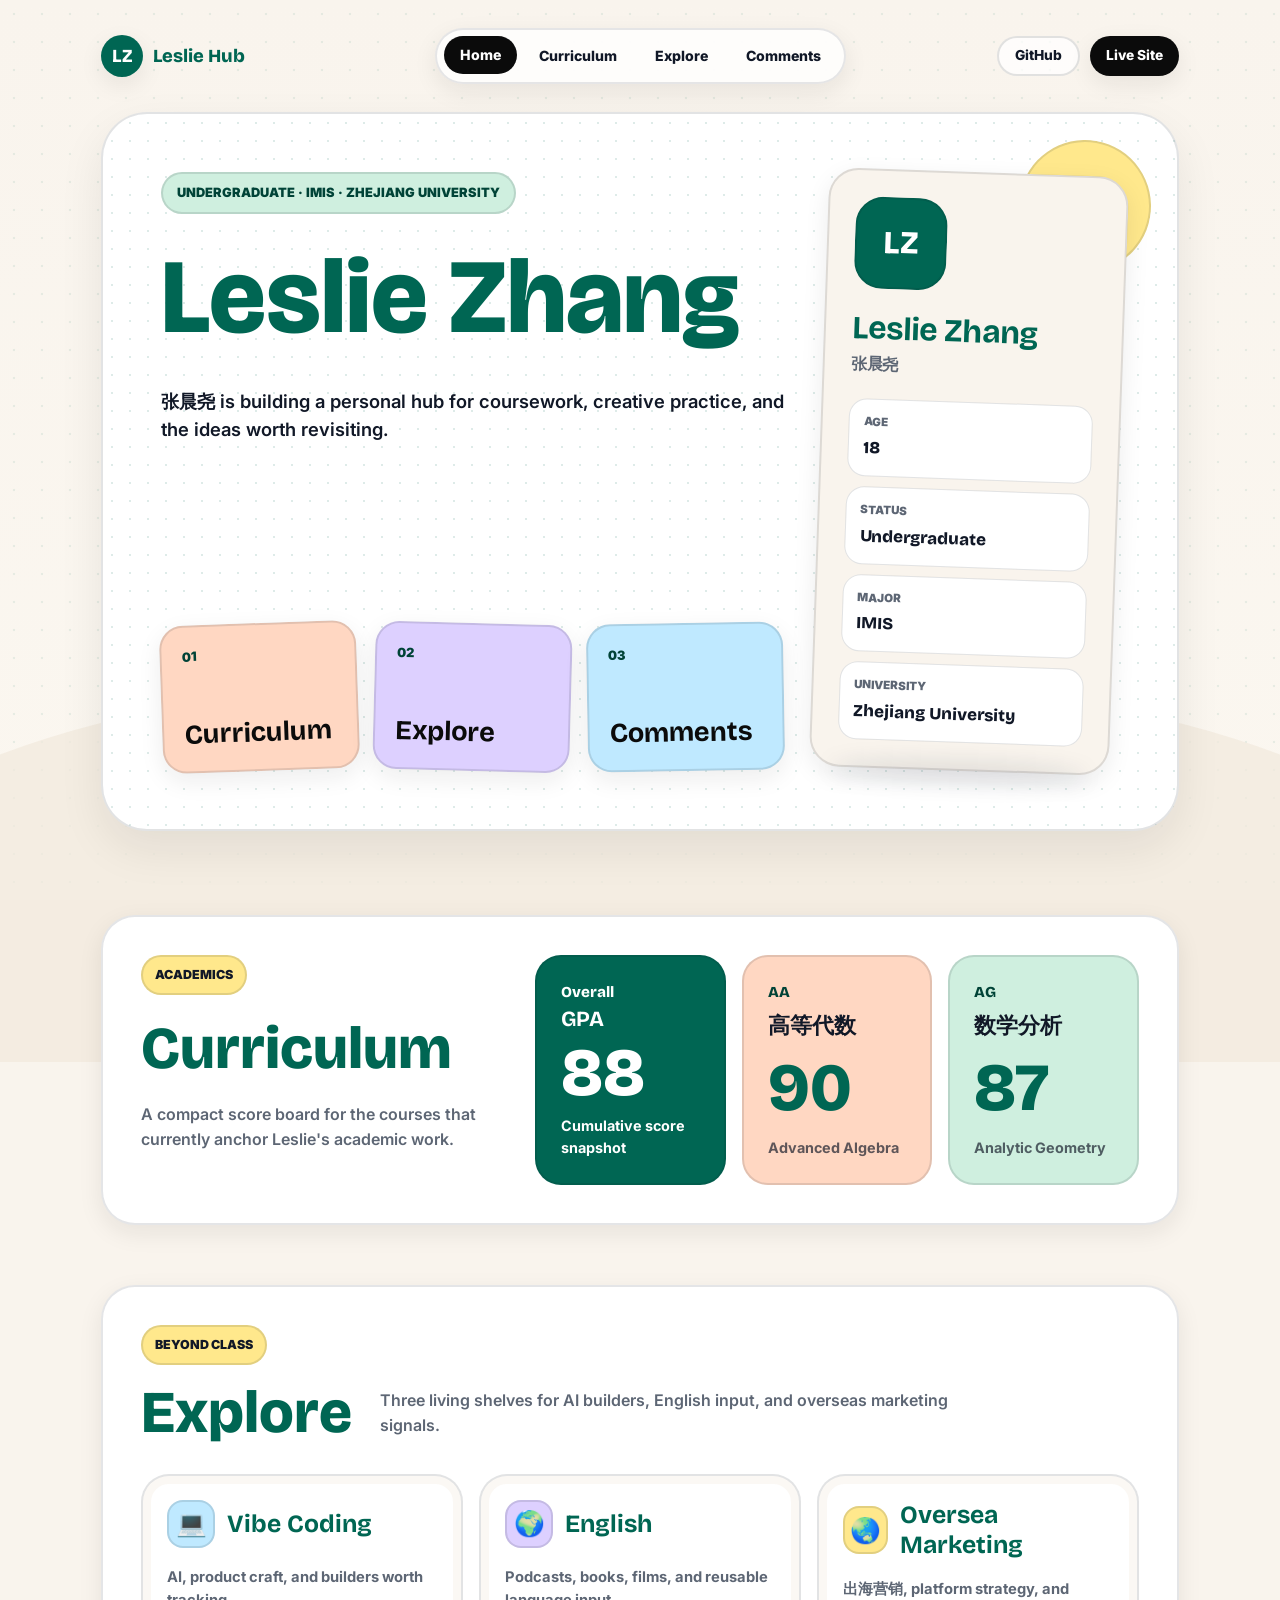
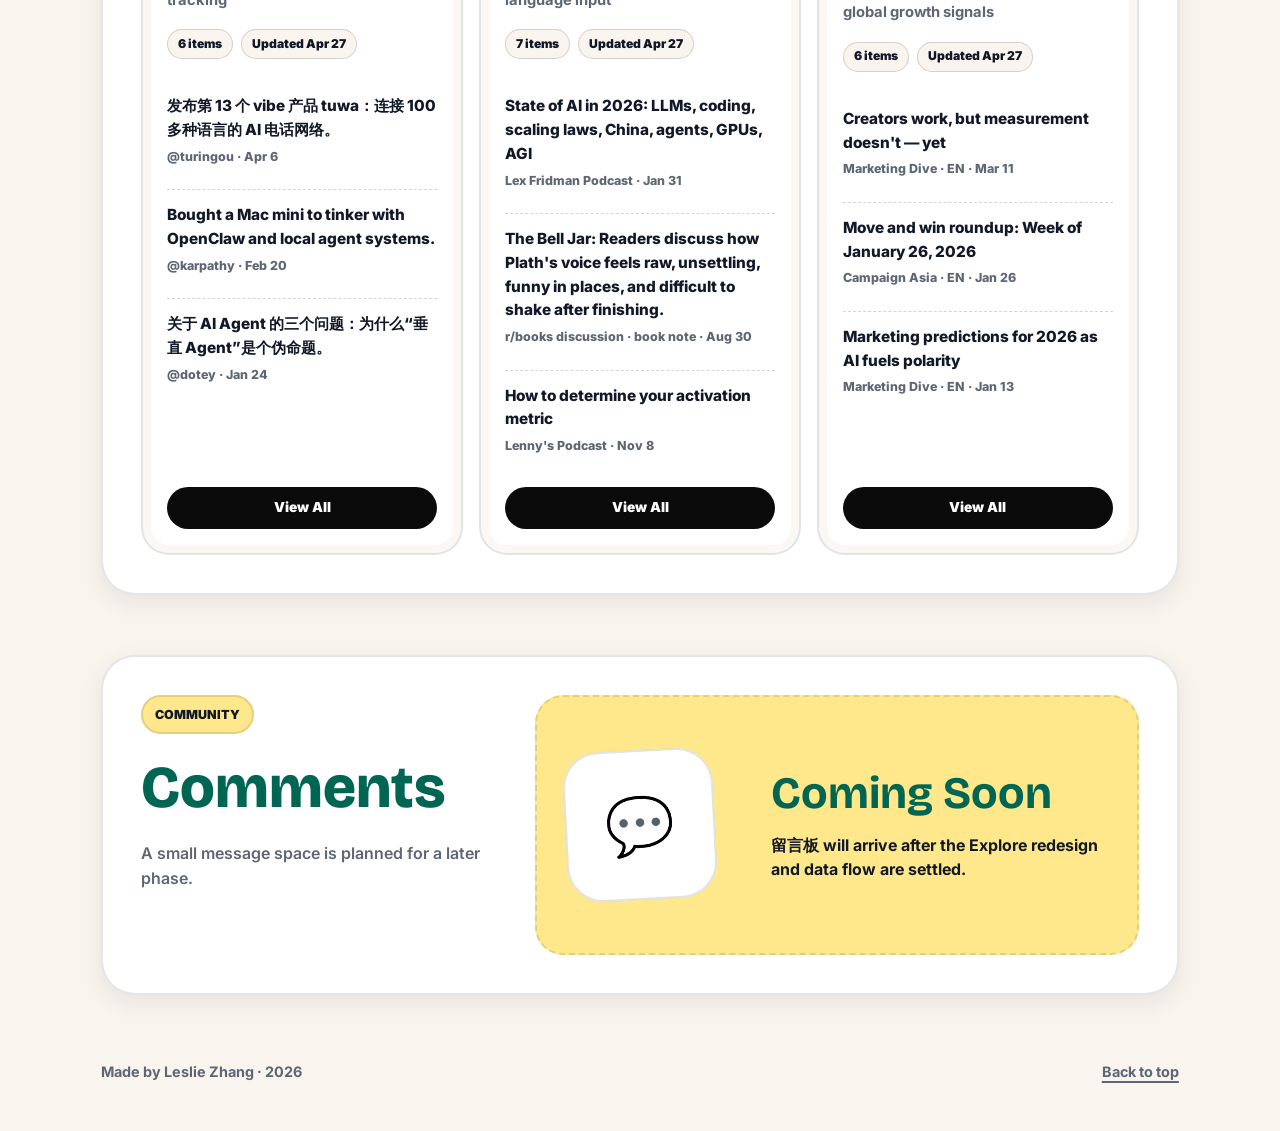
==== commit f8541121: "Implement Explore subpages" ====
--- a/index.html
+++ b/index.html
@@ -4,6 +4,7 @@
 <meta charset="UTF-8">
 <meta name="viewport" content="width=device-width, initial-scale=1.0">
 <title>Leslie Zhang's Personal Hub</title>
+<link rel="icon" href="data:,">
 <link rel="preconnect" href="https://fonts.googleapis.com">
 <link rel="preconnect" href="https://fonts.gstatic.com" crossorigin>
 <link href="https://fonts.googleapis.com/css2?family=Bricolage+Grotesque:wght@500;600;700;800&family=Inter:wght@400;500;600;700&display=swap" rel="stylesheet">
@@ -147,7 +148,7 @@
 .action-link{border:var(--border);background:rgba(255,255,255,0.74);color:var(--ink)}
 .button-link{background:var(--black);color:var(--paper);box-shadow:var(--shadow-tight)}
 .action-link:hover,.button-link:hover{transform:translateY(-2px);box-shadow:var(--shadow)}
-.button-link:focus-visible,.action-link:focus-visible,.nav-link:focus-visible,.mini-card:focus-visible,.ext-link:focus-visible{outline:3px solid var(--yellow);outline-offset:3px}
+.button-link:focus-visible,.action-link:focus-visible,.nav-link:focus-visible,.mini-card:focus-visible,.module-link:focus-visible{outline:3px solid var(--yellow);outline-offset:3px}
 
 .hero{
   position:relative;
@@ -334,7 +335,7 @@
 .curriculum-score{font-family:var(--font-heading);font-size:4.2rem;font-weight:800;line-height:1.2;color:var(--green)}
 .curriculum-sub{font-size:0.9rem;font-weight:700;color:rgba(17,24,39,0.68)}
 
-.extracurriculum-grid{display:grid;grid-template-columns:repeat(3,minmax(0,1fr));gap:16px}
+.explore-grid{display:grid;grid-template-columns:repeat(3,minmax(0,1fr));gap:16px}
 .explore-panel{
   grid-template-columns:1fr;
   gap:26px;
@@ -373,31 +374,40 @@
 .submodule-card:nth-child(2) .icon{background:var(--lavender)}
 .submodule-card:nth-child(3) .icon{background:var(--yellow)}
 .submodule-header h3{font-size:1.55rem;line-height:1.22;color:var(--green)}
-
-.fixed-section{padding:16px;border:var(--border);border-width:1.5px;border-radius:18px;background:var(--cream)}
-.fixed-label,.daily-label{font-size:0.74rem;font-weight:900;text-transform:uppercase;color:var(--green)}
-.fixed-heading{margin-top:6px;font-family:var(--font-heading);font-size:1.08rem;font-weight:800;color:var(--ink)}
-.fixed-content{margin-top:8px;font-size:0.92rem;color:var(--muted)}
-
-.daily-section{display:flex;flex-direction:column;gap:14px;margin-top:auto}
-.daily-category{padding-top:14px;border-top:1.5px dashed rgba(17,24,39,0.18)}
-.daily-category-title{margin-bottom:10px;font-size:0.82rem;font-weight:900;text-transform:uppercase;color:var(--ink)}
-.daily-link-list{display:flex;flex-wrap:wrap;gap:8px}
-.ext-link{
+.module-subtitle{font-size:0.92rem;font-weight:700;color:var(--muted)}
+.module-meta{display:flex;flex-wrap:wrap;gap:8px}
+.module-meta span{
   display:inline-flex;
   align-items:center;
-  min-height:34px;
-  padding:0 12px;
+  min-height:30px;
+  padding:0 10px;
   border:1.5px solid rgba(17,24,39,0.16);
   border-radius:999px;
   background:var(--cream);
   color:var(--ink);
-  font-size:0.84rem;
-  font-weight:800;
-  transition:transform var(--transition),background var(--transition),color var(--transition);
-}
-.ext-link:hover{transform:translateY(-2px);background:var(--black);color:var(--paper)}
-.ext-link[target="_blank"]::after{content:'↗';margin-left:6px;font-size:0.78em}
+  font-size:0.76rem;
+  font-weight:900;
+}
+.module-list{display:flex;flex-direction:column;gap:10px;margin-top:4px}
+.module-item{padding:13px 0;border-top:1.5px dashed rgba(17,24,39,0.18)}
+.module-item:first-child{border-top:0}
+.module-item-title{font-size:0.96rem;font-weight:800;color:var(--ink)}
+.module-item-source{margin-top:5px;font-size:0.78rem;font-weight:800;color:var(--muted)}
+.module-link{
+  display:inline-flex;
+  align-items:center;
+  justify-content:center;
+  min-height:42px;
+  margin-top:auto;
+  padding:0 16px;
+  border-radius:999px;
+  background:var(--black);
+  color:var(--paper);
+  font-size:0.86rem;
+  font-weight:900;
+  transition:transform var(--transition),box-shadow var(--transition);
+}
+.module-link:hover{transform:translateY(-2px);box-shadow:var(--shadow-tight)}
 
 .placeholder-section{
   min-height:260px;
@@ -447,7 +457,7 @@
   .hero-title{font-size:5rem}
   .hero-card{justify-self:start;max-width:420px}
   .section-panel{grid-template-columns:1fr}
-  .curriculum-grid,.extracurriculum-grid{grid-template-columns:1fr}
+  .curriculum-grid,.explore-grid{grid-template-columns:1fr}
   .submodule-card{min-height:auto;transform:none!important}
 }
 
@@ -547,9 +557,9 @@
         <div class="section-header">
           <span class="section-tag">Beyond Class</span>
           <h2 class="section-title">Explore</h2>
-          <p class="section-desc">A working shelf for coding practice, English input, product thinking, and the links Leslie is actively tracking.</p>
+          <p class="section-desc">Three living shelves for AI builders, English input, and overseas marketing signals.</p>
         </div>
-        <div class="extracurriculum-grid" id="extracurriculumGrid"></div>
+        <div class="explore-grid" id="exploreGrid"></div>
       </div>
     </section>
 
@@ -591,16 +601,6 @@
   }[char]));
 }
 
-function titleCase(value){
-  return String(value).replace(/([A-Z])/g,' $1').replace(/^./,char=>char.toUpperCase());
-}
-
-function safeURL(value){
-  const url=String(value || '#');
-  if(url==='#') return '#';
-  return url;
-}
-
 function highlightNav(){
   const scrollY=window.scrollY;
   let current='basic';
@@ -655,38 +655,79 @@
   document.getElementById('curriculumGrid').innerHTML=html;
 }
 
-function renderExtracurriculum(e){
-  let html='';
-  Object.keys(e).forEach(key=>{
-    const module=e[key];
-    let body=`<div class="submodule-header"><span class="icon">${escapeHTML(module.icon)}</span><h3>${escapeHTML(module.title)}</h3></div>`;
-
-    if(module.fixed&&module.fixed.length){
-      module.fixed.forEach(item=>{
-        body+=`<div class="fixed-section"><div class="fixed-label">Pinned note</div><div class="fixed-heading">${escapeHTML(item.heading)}</div><div class="fixed-content">${escapeHTML(item.content)}</div></div>`;
-      });
-    }
-
-    if(module.dailyUpdates){
-      body+=`<div class="daily-section"><div class="daily-label">Current links</div>`;
-      Object.keys(module.dailyUpdates).forEach(category=>{
-        const items=module.dailyUpdates[category];
-        if(!items||!items.length)return;
-        body+=`<div class="daily-category"><div class="daily-category-title">${escapeHTML(titleCase(category))}</div><div class="daily-link-list">`;
-        items.forEach(item=>{
-          const label=escapeHTML(item.title||item.name);
-          const url=safeURL(item.url);
-          const safeAttrs=url.startsWith('http')?' target="_blank" rel="noopener noreferrer"':'';
-          body+=`<a href="${escapeHTML(url)}" class="ext-link"${safeAttrs}>${label}</a>`;
-        });
-        body+=`</div></div>`;
-      });
-      body+=`</div>`;
-    }
-
-    html+=`<article class="submodule-card reveal">${body}</article>`;
-  });
-  document.getElementById('extracurriculumGrid').innerHTML=html;
+function formatDate(value){
+  if(!value)return 'No date yet';
+  return new Intl.DateTimeFormat('en',{month:'short',day:'numeric'}).format(new Date(value));
+}
+
+function byNewest(a,b){
+  return new Date(b.postedAt||0)-new Date(a.postedAt||0);
+}
+
+function englishItems(module){
+  const podcasts=(module.podcasts||[]).map(item=>({
+    title:item.topic,
+    source:item.source,
+    postedAt:item.postedAt
+  }));
+  const books=(module.books||[]).flatMap(book=>(book.reviews||[]).map(review=>({
+    title:`${book.title}: ${review.text}`,
+    source:`${review.reviewer} · book note`,
+    postedAt:review.postedAt
+  })));
+  const films=(module.films||[]).flatMap(film=>(film.reviews||[]).map(review=>({
+    title:`${film.title}: ${review.text}`,
+    source:`${review.reviewer} · film note`,
+    postedAt:review.postedAt
+  })));
+  return podcasts.concat(books,films).sort(byNewest);
+}
+
+function moduleItems(key,module){
+  if(key==='vibeCoding')return (module.articles||[]).map(item=>({
+    title:item.title,
+    source:`@${item.source} · ${formatDate(item.postedAt)}`,
+    postedAt:item.postedAt
+  })).sort(byNewest);
+  if(key==='english')return englishItems(module).map(item=>({
+    title:item.title,
+    source:`${item.source} · ${formatDate(item.postedAt)}`,
+    postedAt:item.postedAt
+  }));
+  return (module.articles||[]).map(item=>({
+    title:item.title,
+    source:`${item.source} · ${item.lang.toUpperCase()} · ${formatDate(item.postedAt)}`,
+    postedAt:item.postedAt
+  })).sort(byNewest);
+}
+
+function renderExplore(explore){
+  const pages={
+    vibeCoding:'explore-vibe.html',
+    english:'explore-english.html',
+    overseaMarketing:'explore-oversea.html'
+  };
+  const order=['vibeCoding','english','overseaMarketing'];
+  const html=order.map(key=>{
+    const module=explore[key];
+    const items=moduleItems(key,module);
+    const preview=items.slice(0,3).map(item=>`
+      <li class="module-item">
+        <div class="module-item-title">${escapeHTML(item.title)}</div>
+        <div class="module-item-source">${escapeHTML(item.source)}</div>
+      </li>`).join('');
+    return `<article class="submodule-card reveal">
+      <div class="submodule-header"><span class="icon">${escapeHTML(module.icon)}</span><h3>${escapeHTML(module.title)}</h3></div>
+      <p class="module-subtitle">${escapeHTML(module.subtitle)}</p>
+      <div class="module-meta">
+        <span>${escapeHTML(items.length)} items</span>
+        <span>Updated ${escapeHTML(formatDate(module.lastUpdated))}</span>
+      </div>
+      <ol class="module-list">${preview}</ol>
+      <a class="module-link" href="${pages[key]}">View All</a>
+    </article>`;
+  }).join('');
+  document.getElementById('exploreGrid').innerHTML=html;
 }
 
 fetch('data.json')
@@ -697,7 +738,7 @@
   .then(data=>{
     renderProfile(data.profile);
     renderCurriculum(data.curriculum);
-    renderExtracurriculum(data.extracurriculum);
+    renderExplore(data.explore);
     revealOnScroll();
     highlightNav();
   })
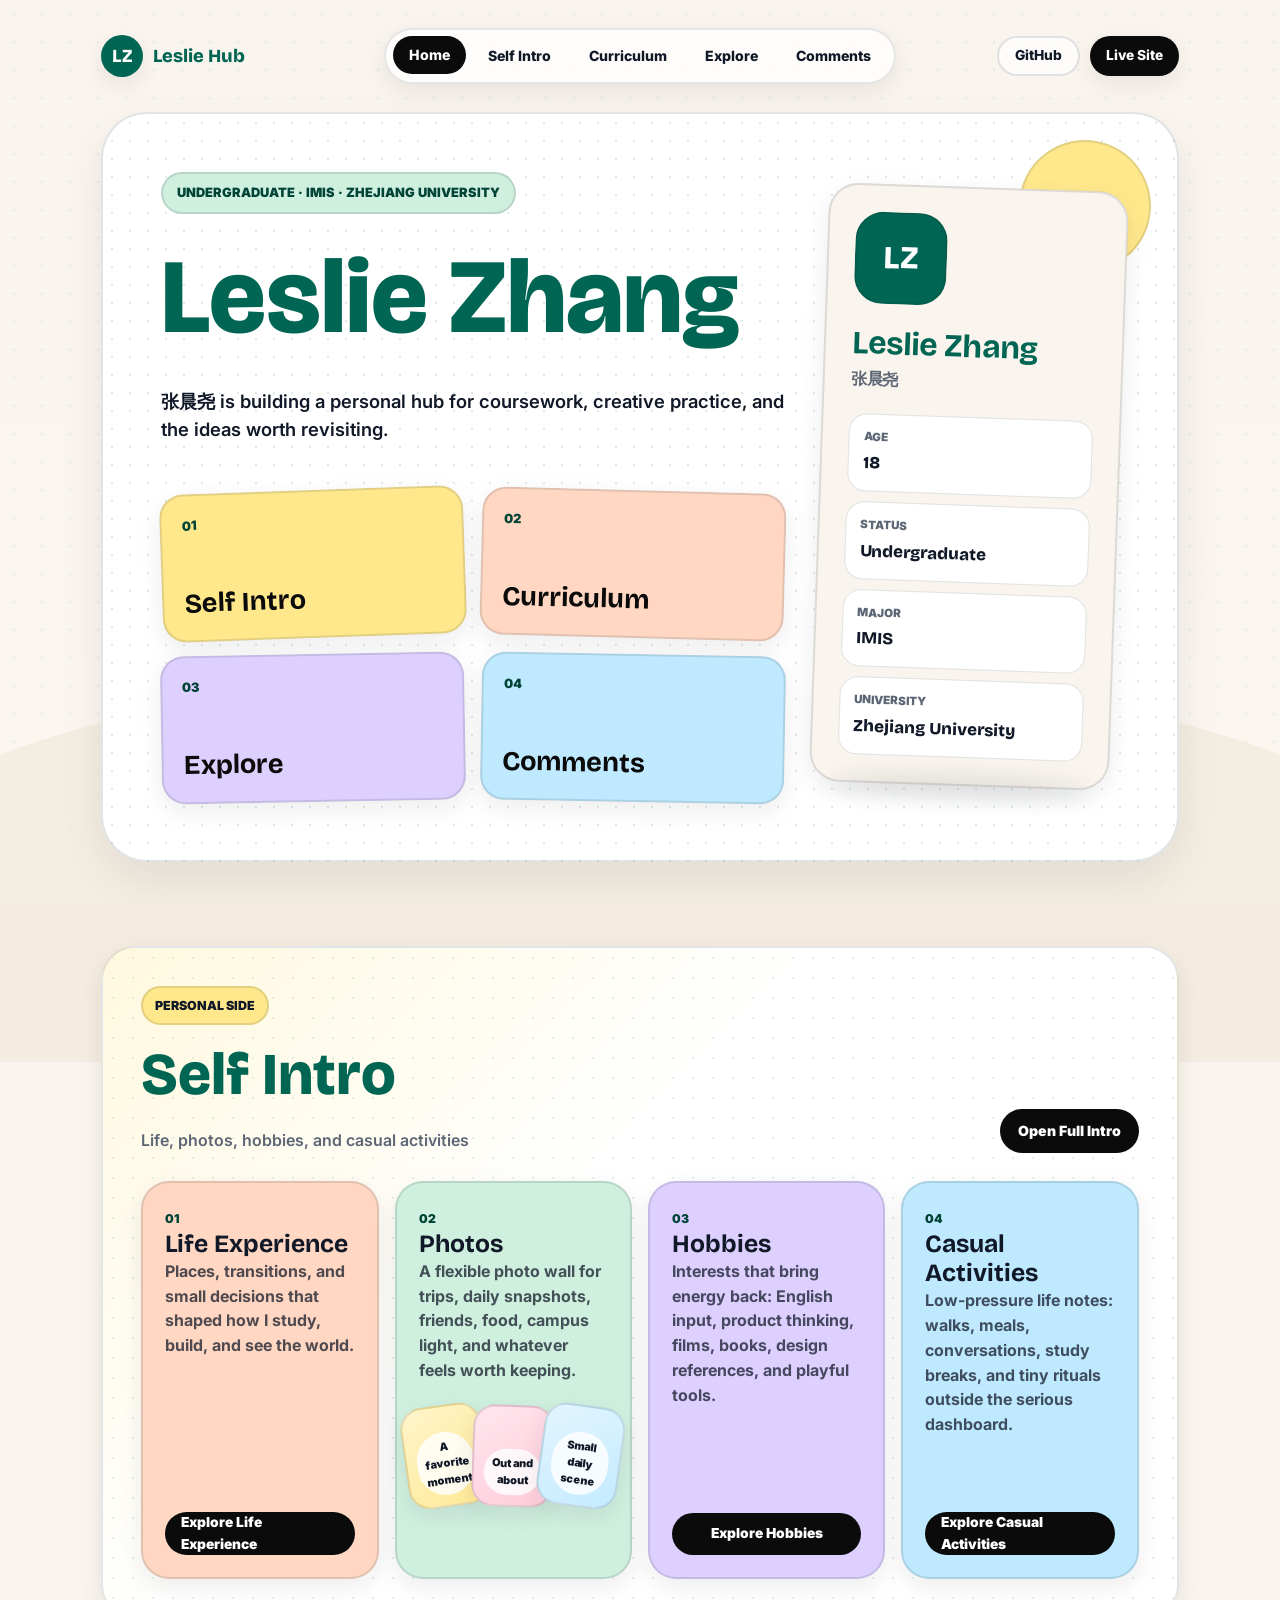
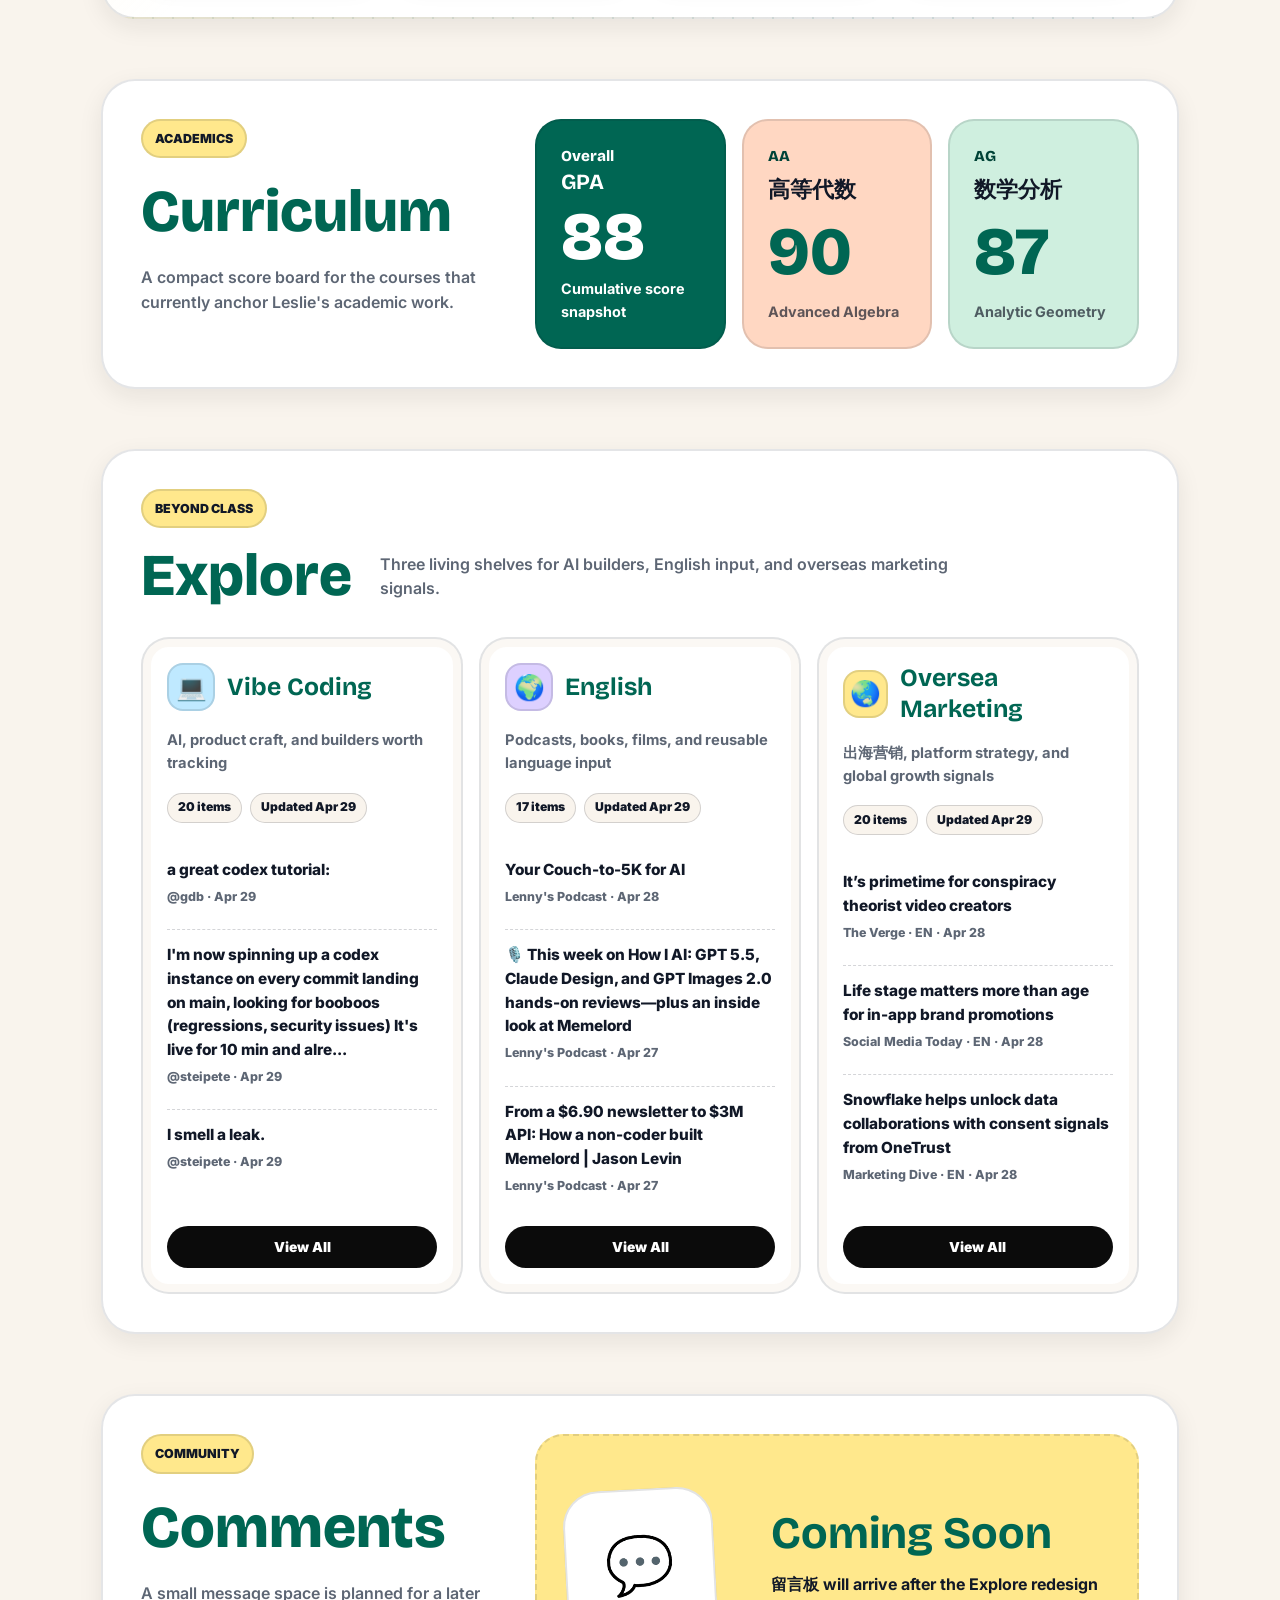
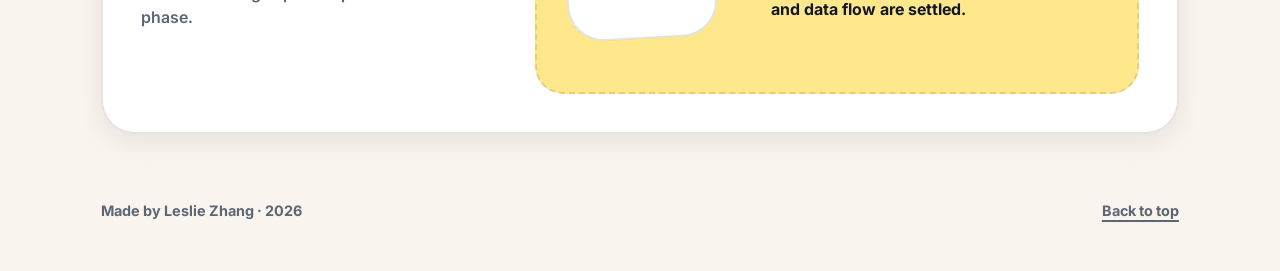
==== commit 8bc6b5d4: "Add self intro section and page" ====
--- a/index.html
+++ b/index.html
@@ -148,7 +148,7 @@
 .action-link{border:var(--border);background:rgba(255,255,255,0.74);color:var(--ink)}
 .button-link{background:var(--black);color:var(--paper);box-shadow:var(--shadow-tight)}
 .action-link:hover,.button-link:hover{transform:translateY(-2px);box-shadow:var(--shadow)}
-.button-link:focus-visible,.action-link:focus-visible,.nav-link:focus-visible,.mini-card:focus-visible,.module-link:focus-visible{outline:3px solid var(--yellow);outline-offset:3px}
+.button-link:focus-visible,.action-link:focus-visible,.nav-link:focus-visible,.mini-card:focus-visible,.module-link:focus-visible,.intro-link:focus-visible{outline:3px solid var(--yellow);outline-offset:3px}
 
 .hero{
   position:relative;
@@ -263,7 +263,7 @@
 .info-cell-label{font-size:0.72rem;font-weight:900;text-transform:uppercase;color:var(--muted)}
 .info-cell-value{margin-top:4px;font-family:var(--font-heading);font-size:1.05rem;font-weight:800;color:var(--ink);word-break:break-word}
 
-.hero-nav{display:grid;grid-template-columns:repeat(3,1fr);gap:16px}
+.hero-nav{display:grid;grid-template-columns:repeat(2,minmax(0,1fr));gap:16px}
 .mini-card{
   min-height:148px;
   display:flex;
@@ -277,9 +277,10 @@
   color:var(--ink);
   transition:transform var(--transition),box-shadow var(--transition);
 }
-.mini-card:nth-child(1){--accent:var(--peach);transform:rotate(-2deg)}
-.mini-card:nth-child(2){--accent:var(--lavender);transform:rotate(1.5deg)}
-.mini-card:nth-child(3){--accent:var(--sky);transform:rotate(-1deg)}
+.mini-card:nth-child(1){--accent:var(--yellow);transform:rotate(-2deg)}
+.mini-card:nth-child(2){--accent:var(--peach);transform:rotate(1.5deg)}
+.mini-card:nth-child(3){--accent:var(--lavender);transform:rotate(-1deg)}
+.mini-card:nth-child(4){--accent:var(--sky);transform:rotate(1deg)}
 .mini-card:hover{transform:translateY(-6px) rotate(0deg);box-shadow:var(--shadow)}
 .mini-card span{font-size:0.8rem;font-weight:900;text-transform:uppercase;color:var(--green-dark)}
 .mini-card strong{display:block;font-family:var(--font-heading);font-size:1.7rem;line-height:1.2;color:var(--black)}
@@ -312,6 +313,101 @@
 }
 .section-title{margin-top:18px;font-size:3.7rem;font-weight:800;line-height:1.2}
 .section-desc{margin-top:18px;max-width:360px;font-weight:600}
+
+.intro-panel{
+  grid-template-columns:1fr;
+  gap:28px;
+  overflow:hidden;
+  background:
+    linear-gradient(135deg,rgba(255,232,140,0.28),transparent 42%),
+    radial-gradient(circle,rgba(0,102,83,0.11) 1px,transparent 1.4px) 0 0/20px 20px,
+    var(--paper);
+}
+.intro-panel .section-header{
+  display:grid;
+  grid-template-columns:minmax(0,0.86fr) minmax(260px,0.58fr);
+  align-items:end;
+  gap:26px;
+}
+.intro-panel .section-title{margin-top:14px}
+.intro-panel .section-desc{max-width:720px}
+.intro-cta{
+  justify-self:end;
+  align-self:end;
+  display:inline-flex;
+  align-items:center;
+  justify-content:center;
+  min-height:44px;
+  padding:0 18px;
+  border-radius:999px;
+  background:var(--black);
+  color:var(--paper);
+  font-size:0.88rem;
+  font-weight:900;
+  transition:transform var(--transition),box-shadow var(--transition);
+}
+.intro-cta:hover{transform:translateY(-2px);box-shadow:var(--shadow-tight)}
+.intro-grid{display:grid;grid-template-columns:repeat(4,minmax(0,1fr));gap:16px}
+.intro-card{
+  min-height:250px;
+  display:flex;
+  flex-direction:column;
+  justify-content:space-between;
+  gap:18px;
+  padding:22px;
+  border:var(--border);
+  border-radius:28px;
+  background:var(--accent,var(--peach));
+  box-shadow:var(--shadow-tight);
+  transition:transform var(--transition),box-shadow var(--transition);
+}
+.intro-card:nth-child(1){--accent:var(--peach);transform:rotate(-1.4deg)}
+.intro-card:nth-child(2){--accent:var(--mint);transform:rotate(1.2deg)}
+.intro-card:nth-child(3){--accent:var(--lavender);transform:rotate(-0.7deg)}
+.intro-card:nth-child(4){--accent:var(--sky);transform:rotate(1.4deg)}
+.intro-card:hover{transform:translateY(-6px) rotate(0deg);box-shadow:var(--shadow)}
+.intro-index{font-size:0.76rem;font-weight:900;text-transform:uppercase;color:var(--green-dark)}
+.intro-card h3{font-size:1.55rem;color:var(--ink)}
+.intro-card p{font-weight:700;color:rgba(17,24,39,0.74)}
+.intro-photo-strip{
+  position:relative;
+  min-height:150px;
+  margin-top:4px;
+}
+.intro-photo{
+  position:absolute;
+  inset:0 auto auto 50%;
+  width:min(43%,142px);
+  aspect-ratio:4/5;
+  border:var(--border);
+  border-radius:22px;
+  background:
+    linear-gradient(145deg,rgba(255,255,255,0.55),rgba(255,255,255,0.08)),
+    var(--photo-bg,var(--yellow));
+  box-shadow:var(--shadow-tight);
+  transform:translateX(calc(-50% + var(--x,0px))) rotate(var(--r,0deg));
+  transition:transform 220ms ease,filter 220ms ease;
+}
+.intro-photo:nth-child(1){--x:-68px;--r:-8deg;--photo-bg:var(--yellow)}
+.intro-photo:nth-child(2){--x:0px;--r:2deg;--photo-bg:var(--rose)}
+.intro-photo:nth-child(3){--x:68px;--r:8deg;--photo-bg:var(--sky)}
+.intro-photo-strip:hover .intro-photo:nth-child(1){transform:translateX(calc(-50% - 92px)) rotate(-12deg)}
+.intro-photo-strip:hover .intro-photo:nth-child(2){transform:translateX(-50%) translateY(-8px) rotate(0deg)}
+.intro-photo-strip:hover .intro-photo:nth-child(3){transform:translateX(calc(-50% + 92px)) rotate(12deg)}
+.intro-photo::after{
+  content:attr(data-caption);
+  position:absolute;
+  left:10px;
+  right:10px;
+  bottom:10px;
+  padding:6px 8px;
+  border-radius:999px;
+  background:rgba(255,255,255,0.82);
+  color:var(--ink);
+  font-size:0.68rem;
+  font-weight:900;
+  text-align:center;
+}
 
 .curriculum-grid{display:grid;grid-template-columns:repeat(3,minmax(0,1fr));gap:16px}
 .curriculum-card{
@@ -457,7 +553,10 @@
   .hero-title{font-size:5rem}
   .hero-card{justify-self:start;max-width:420px}
   .section-panel{grid-template-columns:1fr}
-  .curriculum-grid,.explore-grid{grid-template-columns:1fr}
+  .intro-panel .section-header{grid-template-columns:1fr}
+  .intro-cta{justify-self:start}
+  .intro-grid,.curriculum-grid,.explore-grid{grid-template-columns:1fr}
+  .intro-card{min-height:auto;transform:none!important}
   .submodule-card{min-height:auto;transform:none!important}
 }
 
@@ -475,8 +574,9 @@
     justify-content:center;
     gap:4px;
     padding:6px;
+    flex-wrap:wrap;
   }
-  .nav-link{flex:1;justify-content:center;min-height:42px;padding:0 8px;font-size:0.78rem}
+  .nav-link{flex:1 1 30%;justify-content:center;min-height:42px;padding:0 8px;font-size:0.78rem}
   .hero{min-height:auto;margin-bottom:26px}
   .hero-panel{padding:28px 18px;border-radius:28px;gap:26px}
   .hero-panel::before{width:84px;height:84px;right:14px;top:14px}
@@ -490,6 +590,12 @@
   .section{padding:18px 0}
   .section-panel{padding:24px 18px;border-radius:26px;gap:24px}
   .section-title{font-size:2.7rem}
+  .intro-photo-strip{min-height:128px}
+  .intro-photo{width:min(48%,120px)}
+  .intro-photo:nth-child(1){--x:-48px}
+  .intro-photo:nth-child(3){--x:48px}
+  .intro-photo-strip:hover .intro-photo:nth-child(1){transform:translateX(calc(-50% - 54px)) rotate(-8deg)}
+  .intro-photo-strip:hover .intro-photo:nth-child(3){transform:translateX(calc(-50% + 54px)) rotate(8deg)}
   .curriculum-card{min-height:190px}
   .curriculum-score{font-size:3.6rem}
   .placeholder-section{grid-template-columns:1fr;padding:22px}
@@ -515,6 +621,7 @@
     <nav aria-label="Primary navigation">
       <ul class="nav-links" id="navLinks">
         <li><a href="#basic" class="nav-link">Home</a></li>
+        <li><a href="#self-intro" class="nav-link">Self Intro</a></li>
         <li><a href="#curriculum" class="nav-link">Curriculum</a></li>
         <li><a href="#explore" class="nav-link">Explore</a></li>
         <li><a href="#comments" class="nav-link">Comments</a></li>
@@ -532,12 +639,27 @@
         <div class="hero-copy">
           <div id="heroText"></div>
           <div class="hero-nav" aria-label="Section shortcuts">
-            <a class="mini-card" href="#curriculum"><span>01</span><strong>Curriculum</strong></a>
-            <a class="mini-card" href="#explore"><span>02</span><strong>Explore</strong></a>
-            <a class="mini-card" href="#comments"><span>03</span><strong>Comments</strong></a>
+            <a class="mini-card" href="#self-intro"><span>01</span><strong>Self Intro</strong></a>
+            <a class="mini-card" href="#curriculum"><span>02</span><strong>Curriculum</strong></a>
+            <a class="mini-card" href="#explore"><span>03</span><strong>Explore</strong></a>
+            <a class="mini-card" href="#comments"><span>04</span><strong>Comments</strong></a>
           </div>
         </div>
         <aside class="hero-card" id="heroCard" aria-label="Profile summary"></aside>
+      </div>
+    </section>
+
+    <section class="section" id="self-intro">
+      <div class="section-panel reveal intro-panel">
+        <div class="section-header">
+          <div>
+            <span class="section-tag">Personal Side</span>
+            <h2 class="section-title">Self Intro</h2>
+            <p class="section-desc" id="introSummary">Life experience, photos, hobbies, and casual activities outside the serious dashboard.</p>
+          </div>
+          <a class="intro-cta intro-link" href="self-intro.html">Open Full Intro</a>
+        </div>
+        <div class="intro-grid" id="introGrid"></div>
       </div>
     </section>
 
@@ -645,6 +767,34 @@
       <div class="info-cell"><div class="info-cell-label">Major</div><div class="info-cell-value">${escapeHTML(p.major)}</div></div>
       <div class="info-cell"><div class="info-cell-label">University</div><div class="info-cell-value">${escapeHTML(p.university)}</div></div>
     </div>`;
+}
+
+function selfIntroPhotos(intro){
+  const photoSection=(intro.sections||[]).find(section=>section.id==='photos');
+  return (photoSection?.photos||[]).slice(0,3);
+}
+
+function renderSelfIntro(intro){
+  if(!intro)return;
+  const grid=document.getElementById('introGrid');
+  const summary=document.getElementById('introSummary');
+  if(summary)summary.textContent=intro.subtitle||summary.textContent;
+  const photos=selfIntroPhotos(intro);
+  const cards=(intro.sections||[]).slice(0,4).map((section,index)=>{
+    const isPhotos=section.id==='photos';
+    const photoFan=isPhotos&&photos.length?`<div class="intro-photo-strip" aria-label="Photo preview">
+      ${photos.map(photo=>`<span class="intro-photo" data-caption="${escapeHTML(photo.caption||section.title)}"></span>`).join('')}
+    </div>`:'';
+    return `<article class="intro-card reveal">
+      <div>
+        <span class="intro-index">${String(index+1).padStart(2,'0')}</span>
+        <h3>${escapeHTML(section.title)}</h3>
+        <p>${escapeHTML(section.summary)}</p>
+      </div>
+      ${photoFan||`<a class="intro-link module-link" href="self-intro.html#${escapeHTML(section.id)}">Explore ${escapeHTML(section.title)}</a>`}
+    </article>`;
+  }).join('');
+  grid.innerHTML=cards;
 }
 
 function renderCurriculum(c){
@@ -737,6 +887,7 @@
   })
   .then(data=>{
     renderProfile(data.profile);
+    renderSelfIntro(data.selfIntro);
     renderCurriculum(data.curriculum);
     renderExplore(data.explore);
     revealOnScroll();
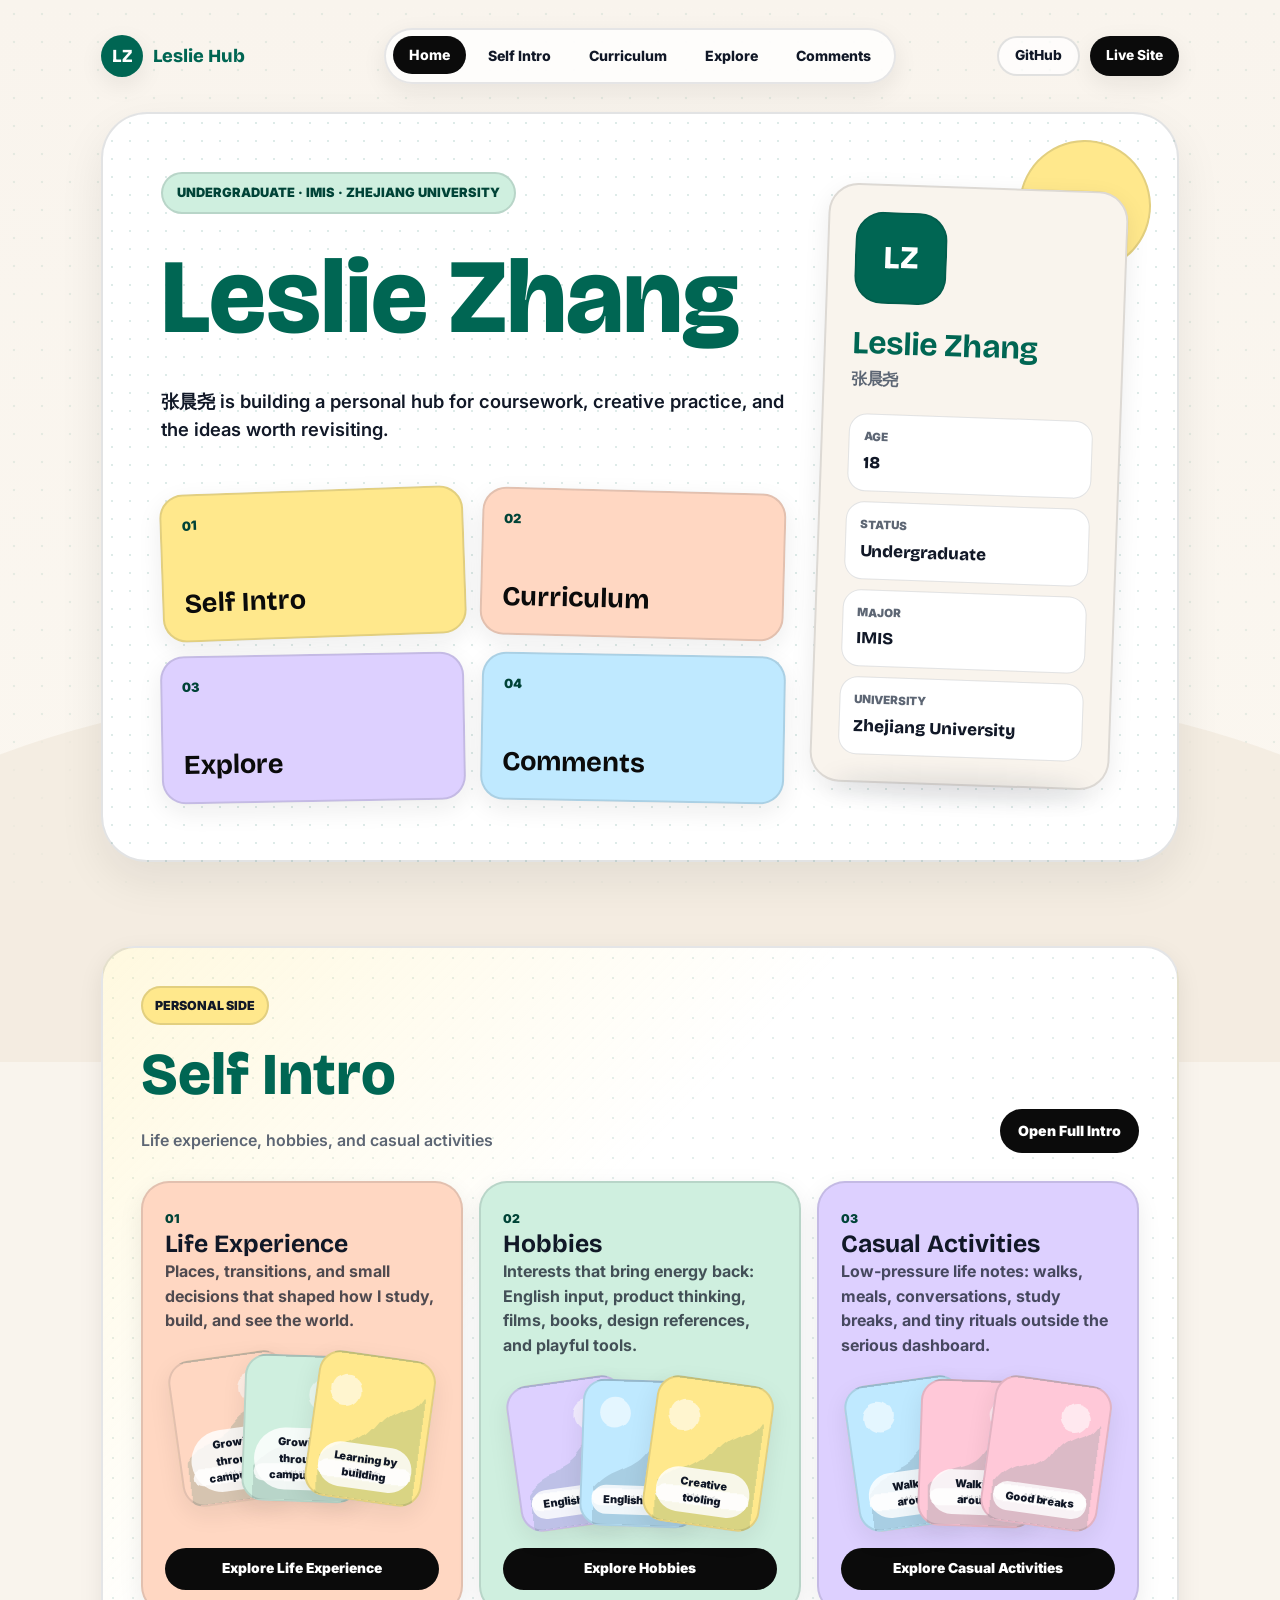
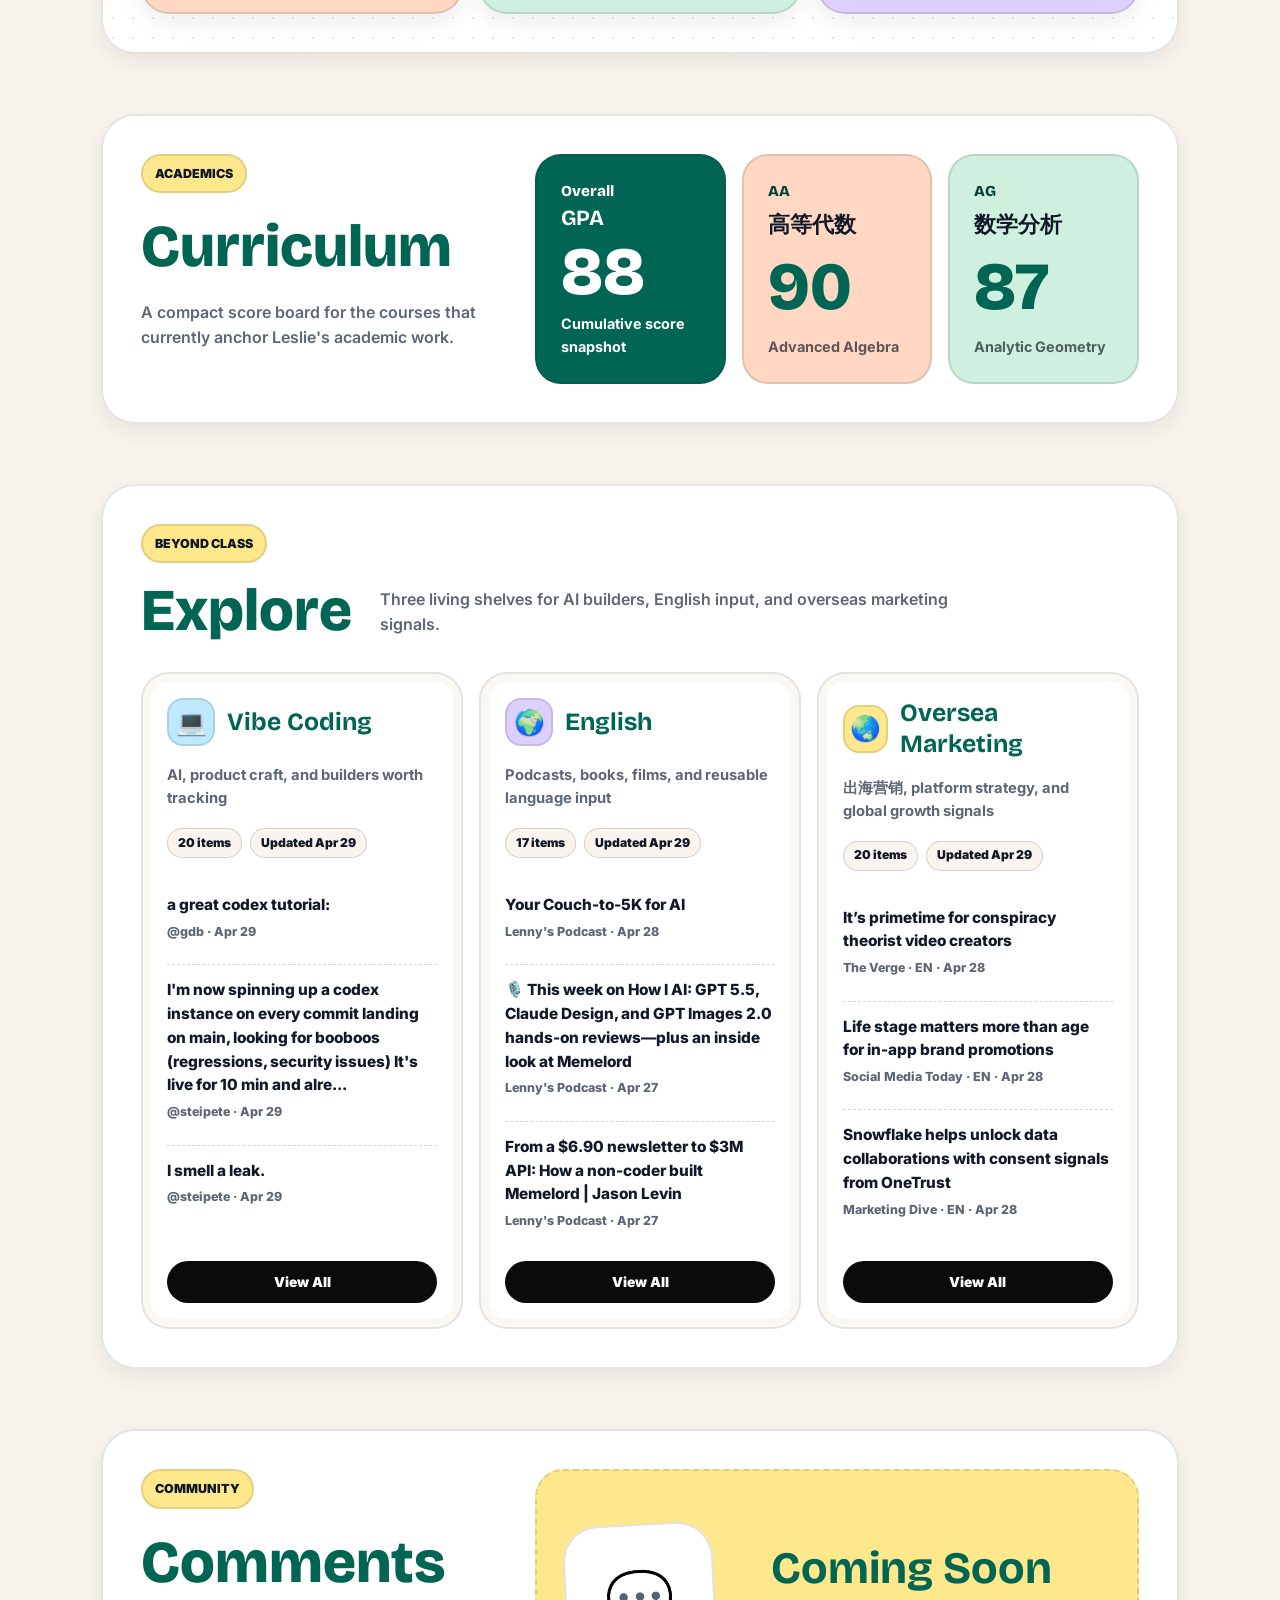
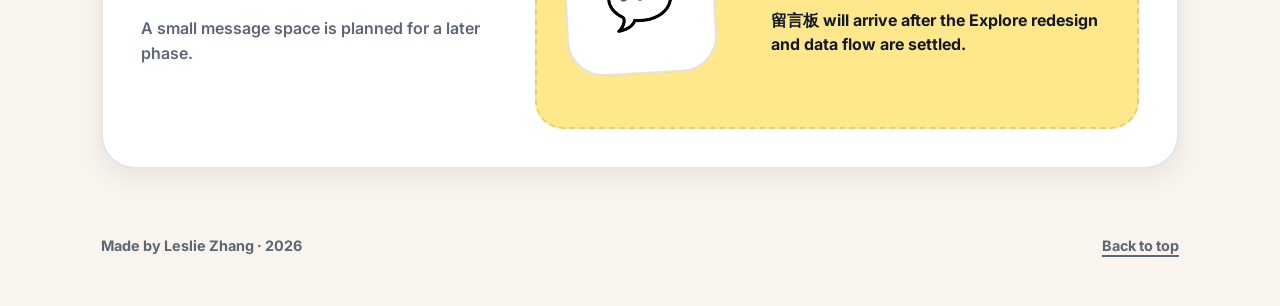
==== commit 2ddc9692: "Complete self intro revised spec" ====
--- a/index.html
+++ b/index.html
@@ -347,7 +347,7 @@
   transition:transform var(--transition),box-shadow var(--transition);
 }
 .intro-cta:hover{transform:translateY(-2px);box-shadow:var(--shadow-tight)}
-.intro-grid{display:grid;grid-template-columns:repeat(4,minmax(0,1fr));gap:16px}
+.intro-grid{display:grid;grid-template-columns:repeat(3,minmax(0,1fr));gap:16px}
 .intro-card{
   min-height:250px;
   display:flex;
@@ -364,7 +364,6 @@
 .intro-card:nth-child(1){--accent:var(--peach);transform:rotate(-1.4deg)}
 .intro-card:nth-child(2){--accent:var(--mint);transform:rotate(1.2deg)}
 .intro-card:nth-child(3){--accent:var(--lavender);transform:rotate(-0.7deg)}
-.intro-card:nth-child(4){--accent:var(--sky);transform:rotate(1.4deg)}
 .intro-card:hover{transform:translateY(-6px) rotate(0deg);box-shadow:var(--shadow)}
 .intro-index{font-size:0.76rem;font-weight:900;text-transform:uppercase;color:var(--green-dark)}
 .intro-card h3{font-size:1.55rem;color:var(--ink)}
@@ -382,8 +381,11 @@
   border:var(--border);
   border-radius:22px;
   background:
+    var(--photo-src),
     linear-gradient(145deg,rgba(255,255,255,0.55),rgba(255,255,255,0.08)),
     var(--photo-bg,var(--yellow));
+  background-size:cover;
+  background-position:center;
   box-shadow:var(--shadow-tight);
   transform:translateX(calc(-50% + var(--x,0px))) rotate(var(--r,0deg));
   transition:transform 220ms ease,filter 220ms ease;
@@ -769,9 +771,11 @@
     </div>`;
 }
 
-function selfIntroPhotos(intro){
-  const photoSection=(intro.sections||[]).find(section=>section.id==='photos');
-  return (photoSection?.photos||[]).slice(0,3);
+function sectionPhotos(section){
+  return (section.items||[]).flatMap(item=>(item.photos||[]).map(photo=>({
+    ...photo,
+    caption:item.title
+  }))).slice(0,3);
 }
 
 function renderSelfIntro(intro){
@@ -779,19 +783,21 @@
   const grid=document.getElementById('introGrid');
   const summary=document.getElementById('introSummary');
   if(summary)summary.textContent=intro.subtitle||summary.textContent;
-  const photos=selfIntroPhotos(intro);
-  const cards=(intro.sections||[]).slice(0,4).map((section,index)=>{
-    const isPhotos=section.id==='photos';
-    const photoFan=isPhotos&&photos.length?`<div class="intro-photo-strip" aria-label="Photo preview">
-      ${photos.map(photo=>`<span class="intro-photo" data-caption="${escapeHTML(photo.caption||section.title)}"></span>`).join('')}
+  const previewSections=(intro.sections||[]).filter(section=>['life','hobbies','casual'].includes(section.id)).slice(0,3);
+  const cards=previewSections.map((section,index)=>{
+    const photos=sectionPhotos(section);
+    const photoFan=photos.length?`<div class="intro-photo-strip" aria-label="${escapeHTML(section.title)} photo preview">
+      ${photos.map(photo=>`<span class="intro-photo" style="--photo-src:url('${escapeHTML(photo.src)}')" data-caption="${escapeHTML(photo.caption||section.title)}"></span>`).join('')}
     </div>`:'';
+    const target=section.id==='life'?'life':'hobbies-casual';
     return `<article class="intro-card reveal">
       <div>
         <span class="intro-index">${String(index+1).padStart(2,'0')}</span>
         <h3>${escapeHTML(section.title)}</h3>
         <p>${escapeHTML(section.summary)}</p>
       </div>
-      ${photoFan||`<a class="intro-link module-link" href="self-intro.html#${escapeHTML(section.id)}">Explore ${escapeHTML(section.title)}</a>`}
+      ${photoFan}
+      <a class="intro-link module-link" href="self-intro.html#${escapeHTML(target)}">Explore ${escapeHTML(section.title)}</a>
     </article>`;
   }).join('');
   grid.innerHTML=cards;
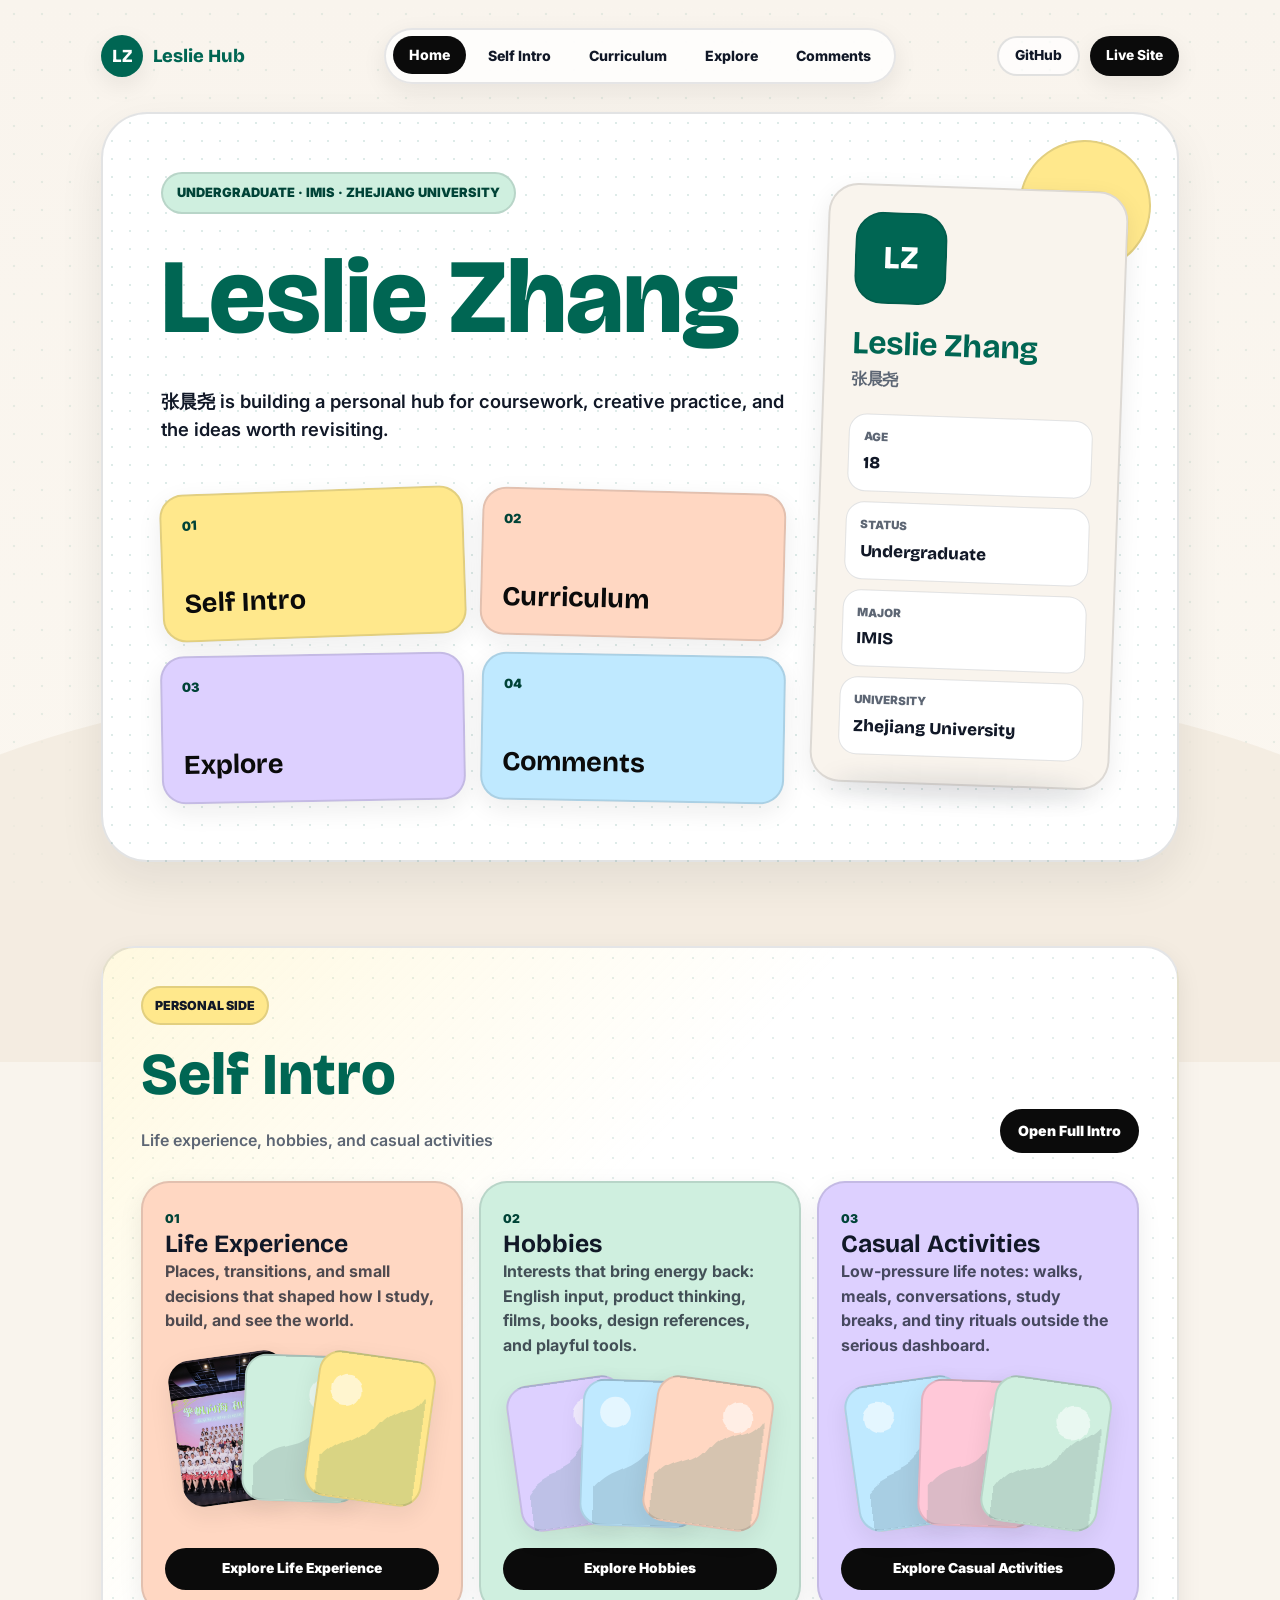
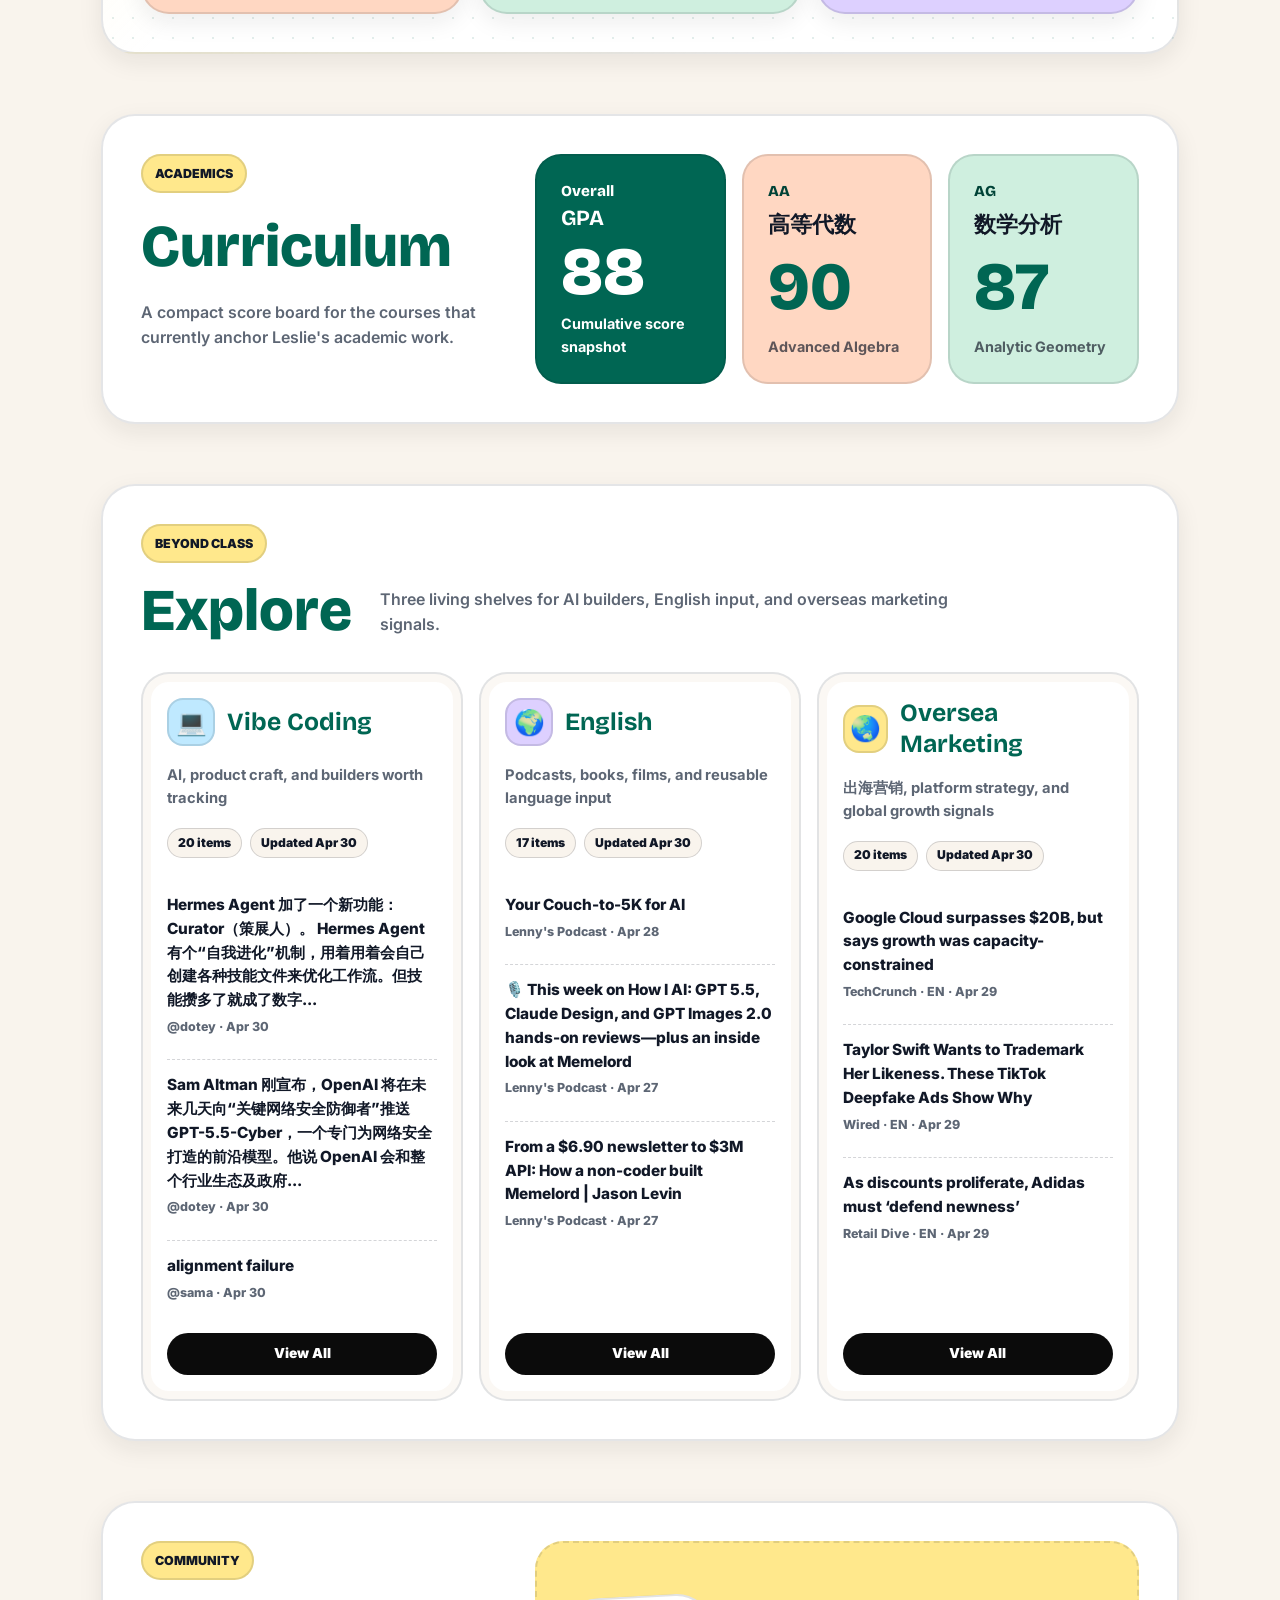
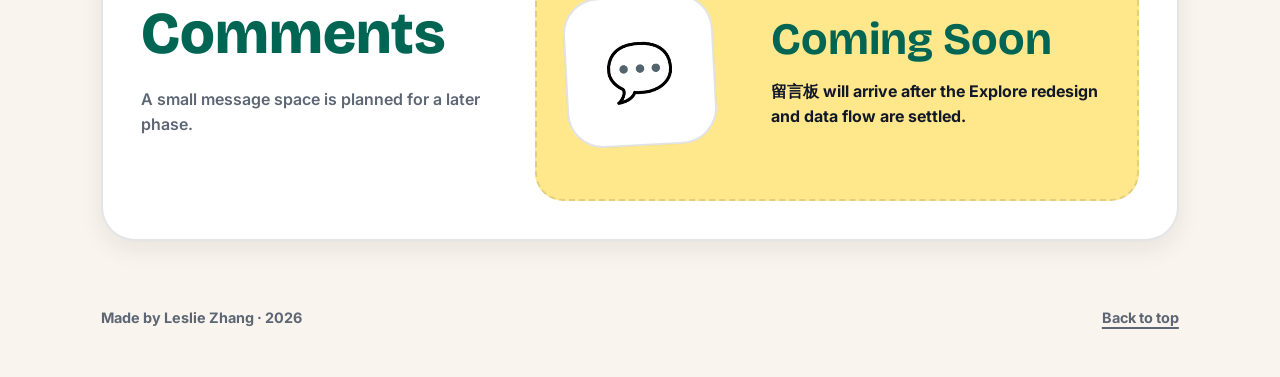
==== commit 19643418: "Remove self intro photo labels" ====
--- a/index.html
+++ b/index.html
@@ -396,21 +396,6 @@
 .intro-photo-strip:hover .intro-photo:nth-child(1){transform:translateX(calc(-50% - 92px)) rotate(-12deg)}
 .intro-photo-strip:hover .intro-photo:nth-child(2){transform:translateX(-50%) translateY(-8px) rotate(0deg)}
 .intro-photo-strip:hover .intro-photo:nth-child(3){transform:translateX(calc(-50% + 92px)) rotate(12deg)}
-.intro-photo::after{
-  content:attr(data-caption);
-  position:absolute;
-  left:10px;
-  right:10px;
-  bottom:10px;
-  padding:6px 8px;
-  border-radius:999px;
-  background:rgba(255,255,255,0.82);
-  color:var(--ink);
-  font-size:0.68rem;
-  font-weight:900;
-  text-align:center;
-}
-
 .curriculum-grid{display:grid;grid-template-columns:repeat(3,minmax(0,1fr));gap:16px}
 .curriculum-card{
   min-height:230px;
@@ -787,7 +772,7 @@
   const cards=previewSections.map((section,index)=>{
     const photos=sectionPhotos(section);
     const photoFan=photos.length?`<div class="intro-photo-strip" aria-label="${escapeHTML(section.title)} photo preview">
-      ${photos.map(photo=>`<span class="intro-photo" style="--photo-src:url('${escapeHTML(photo.src)}')" data-caption="${escapeHTML(photo.caption||section.title)}"></span>`).join('')}
+      ${photos.map(photo=>`<span class="intro-photo" style="--photo-src:url('${escapeHTML(photo.src)}')"></span>`).join('')}
     </div>`:'';
     const target=section.id==='life'?'life':'hobbies-casual';
     return `<article class="intro-card reveal">
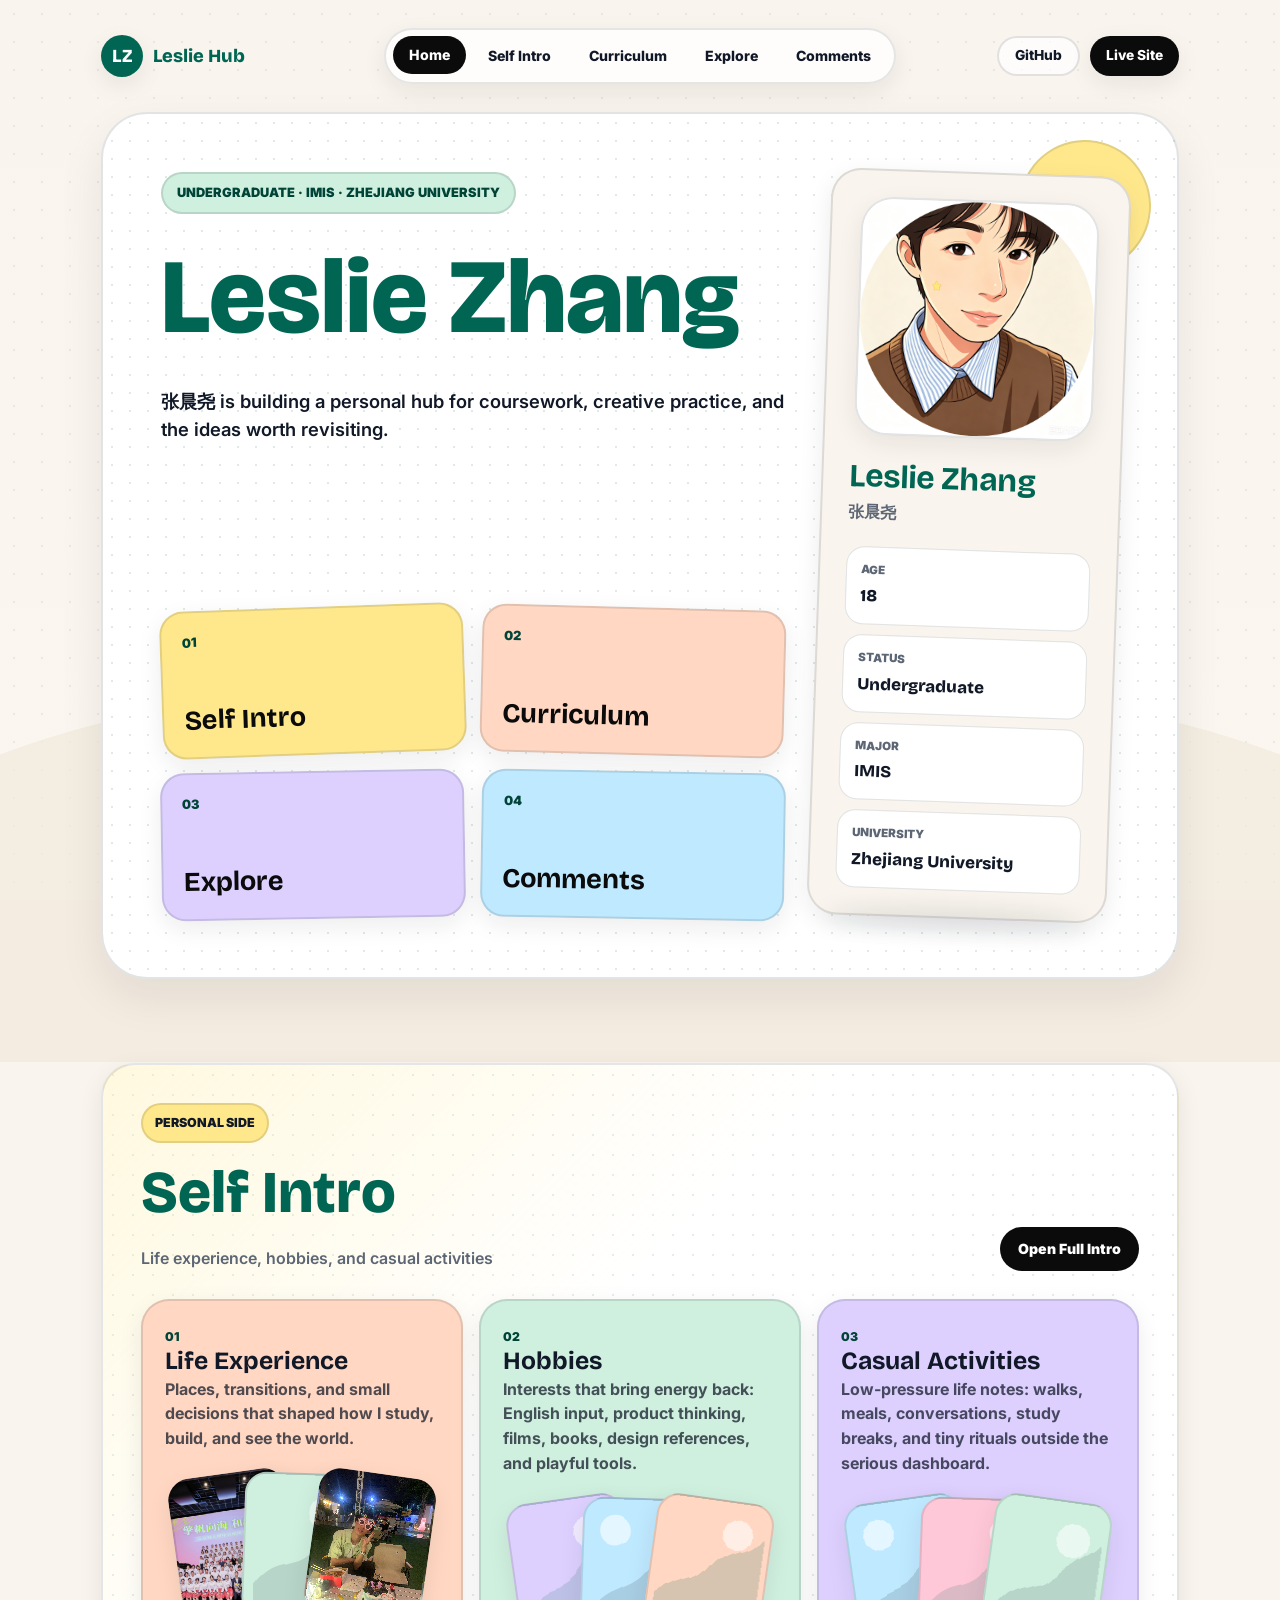
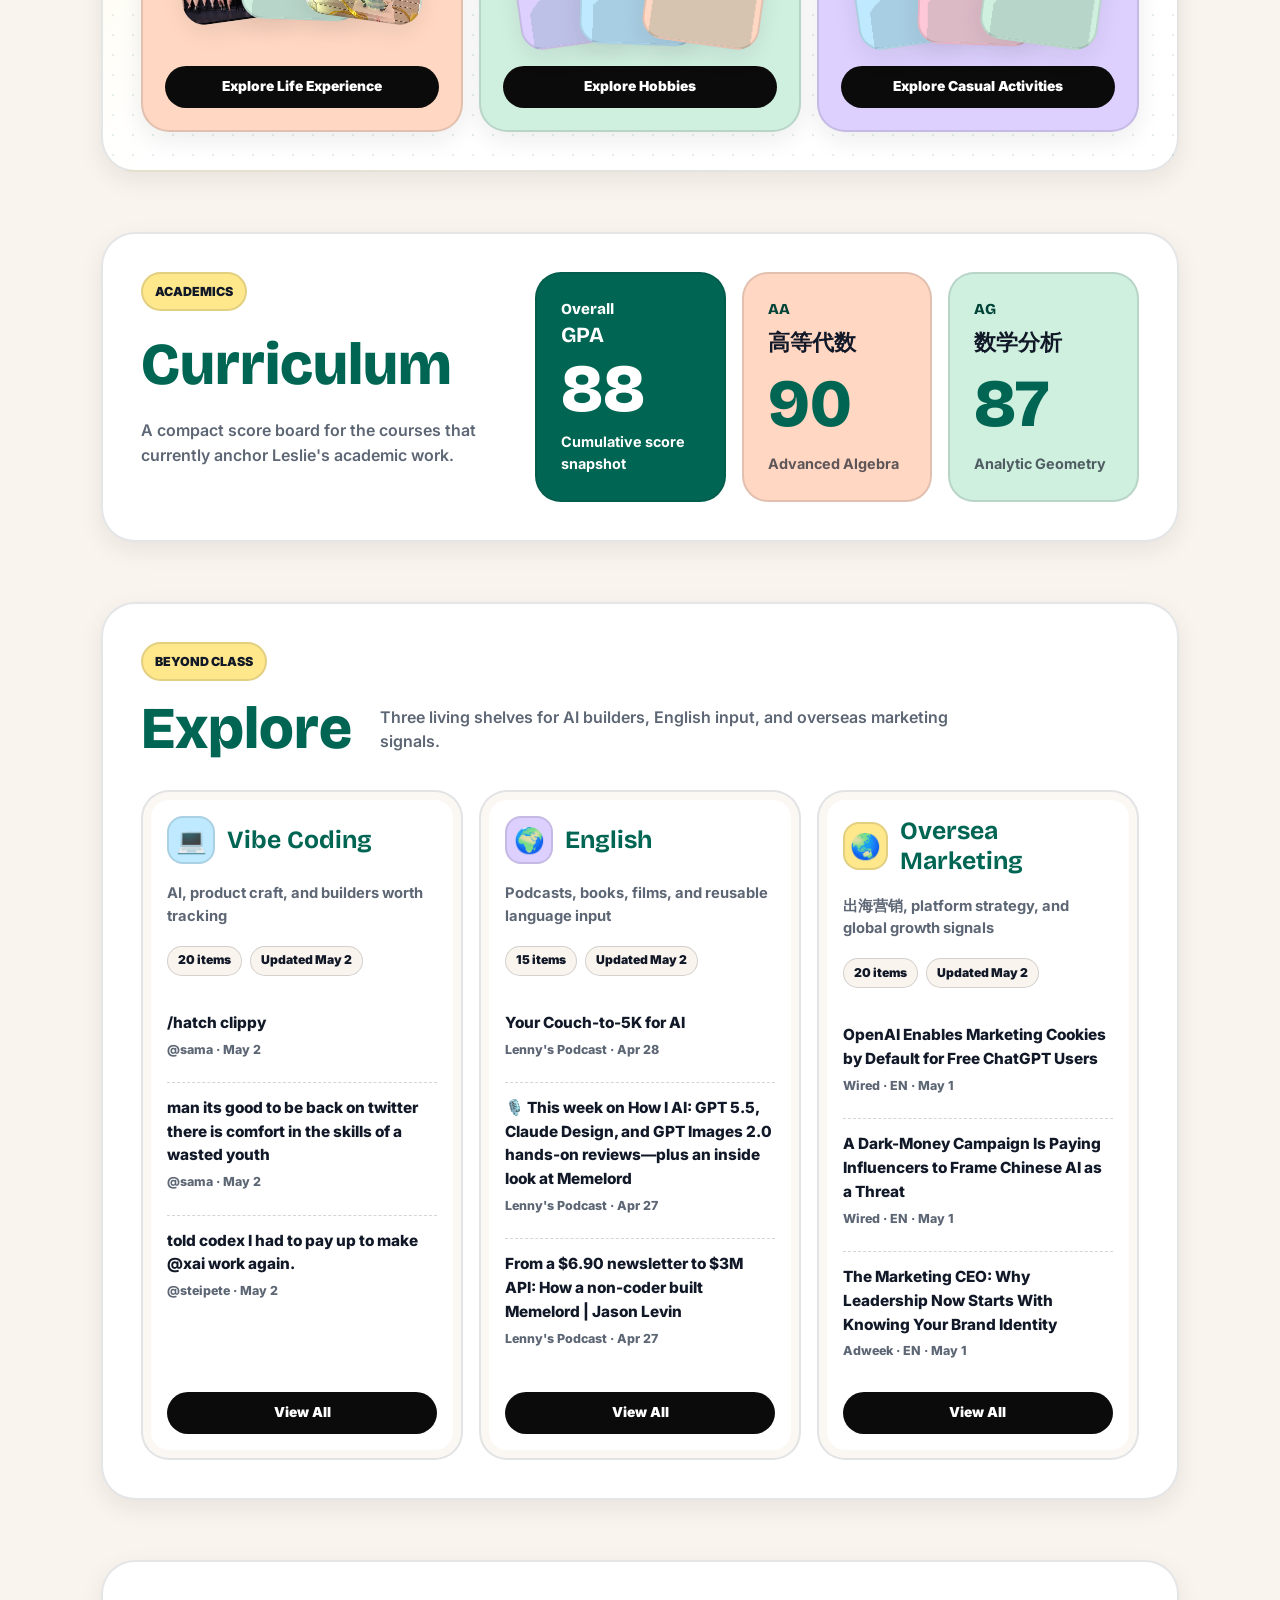
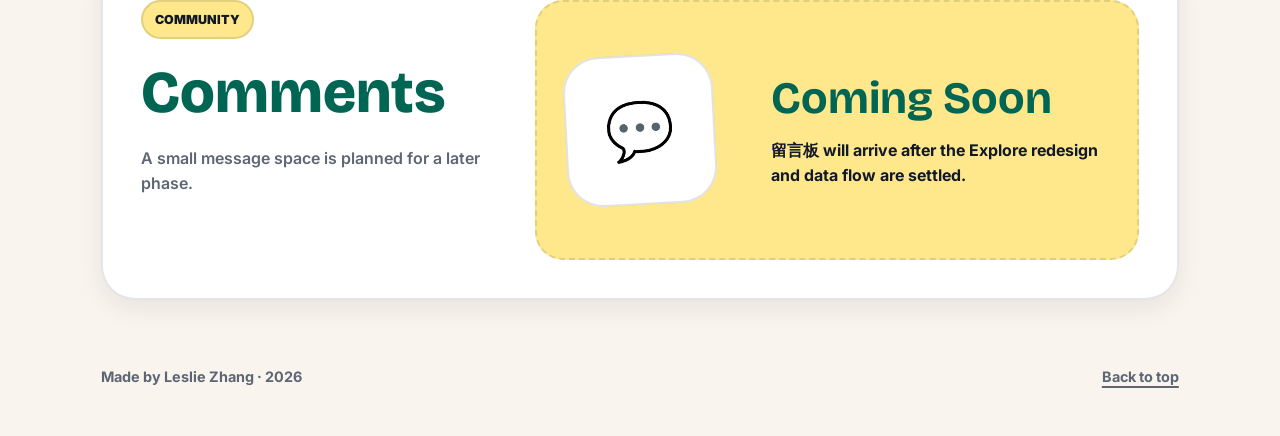
==== commit a4b41351: "Add portrait to homepage hero" ====
--- a/index.html
+++ b/index.html
@@ -256,6 +256,24 @@
   font-weight:800;
 }
 
+.profile-photo{
+  overflow:hidden;
+  width:min(100%,238px);
+  aspect-ratio:1;
+  margin:0 auto 22px;
+  border:var(--border);
+  border-radius:32px;
+  background:var(--paper);
+  box-shadow:var(--shadow-tight);
+}
+
+.profile-photo img{
+  width:100%;
+  height:100%;
+  object-fit:cover;
+  object-position:center;
+}
+
 .hero-card h2{font-size:2rem;line-height:1.22}
 .chinese-name{margin-top:4px;font-weight:700;color:var(--muted)}
 .info-grid{display:grid;grid-template-columns:1fr;gap:10px;margin-top:22px}
@@ -571,6 +589,7 @@
   .hero-title{font-size:3.35rem;line-height:1.22}
   .hero-kicker{font-size:1rem}
   .hero-card{width:100%;padding:20px;transform:none}
+  .profile-photo{width:min(72vw,220px);margin-bottom:18px}
   .info-grid{grid-template-columns:1fr}
   .hero-nav{grid-template-columns:1fr}
   .mini-card{min-height:112px;transform:none!important}
@@ -745,7 +764,9 @@
     <p class="hero-kicker">${escapeHTML(p.chineseName)} is building a personal hub for coursework, creative practice, and the ideas worth revisiting.</p>`;
 
   document.getElementById('heroCard').innerHTML=`
-    <div class="avatar-area">${escapeHTML(p.initials)}</div>
+    <figure class="profile-photo">
+      <img src="assets/profile/leslie-portrait.jpg" alt="Illustrated portrait of Leslie Zhang" loading="eager">
+    </figure>
     <h2>${escapeHTML(p.name)}</h2>
     <p class="chinese-name">${escapeHTML(p.chineseName)}</p>
     <div class="info-grid">
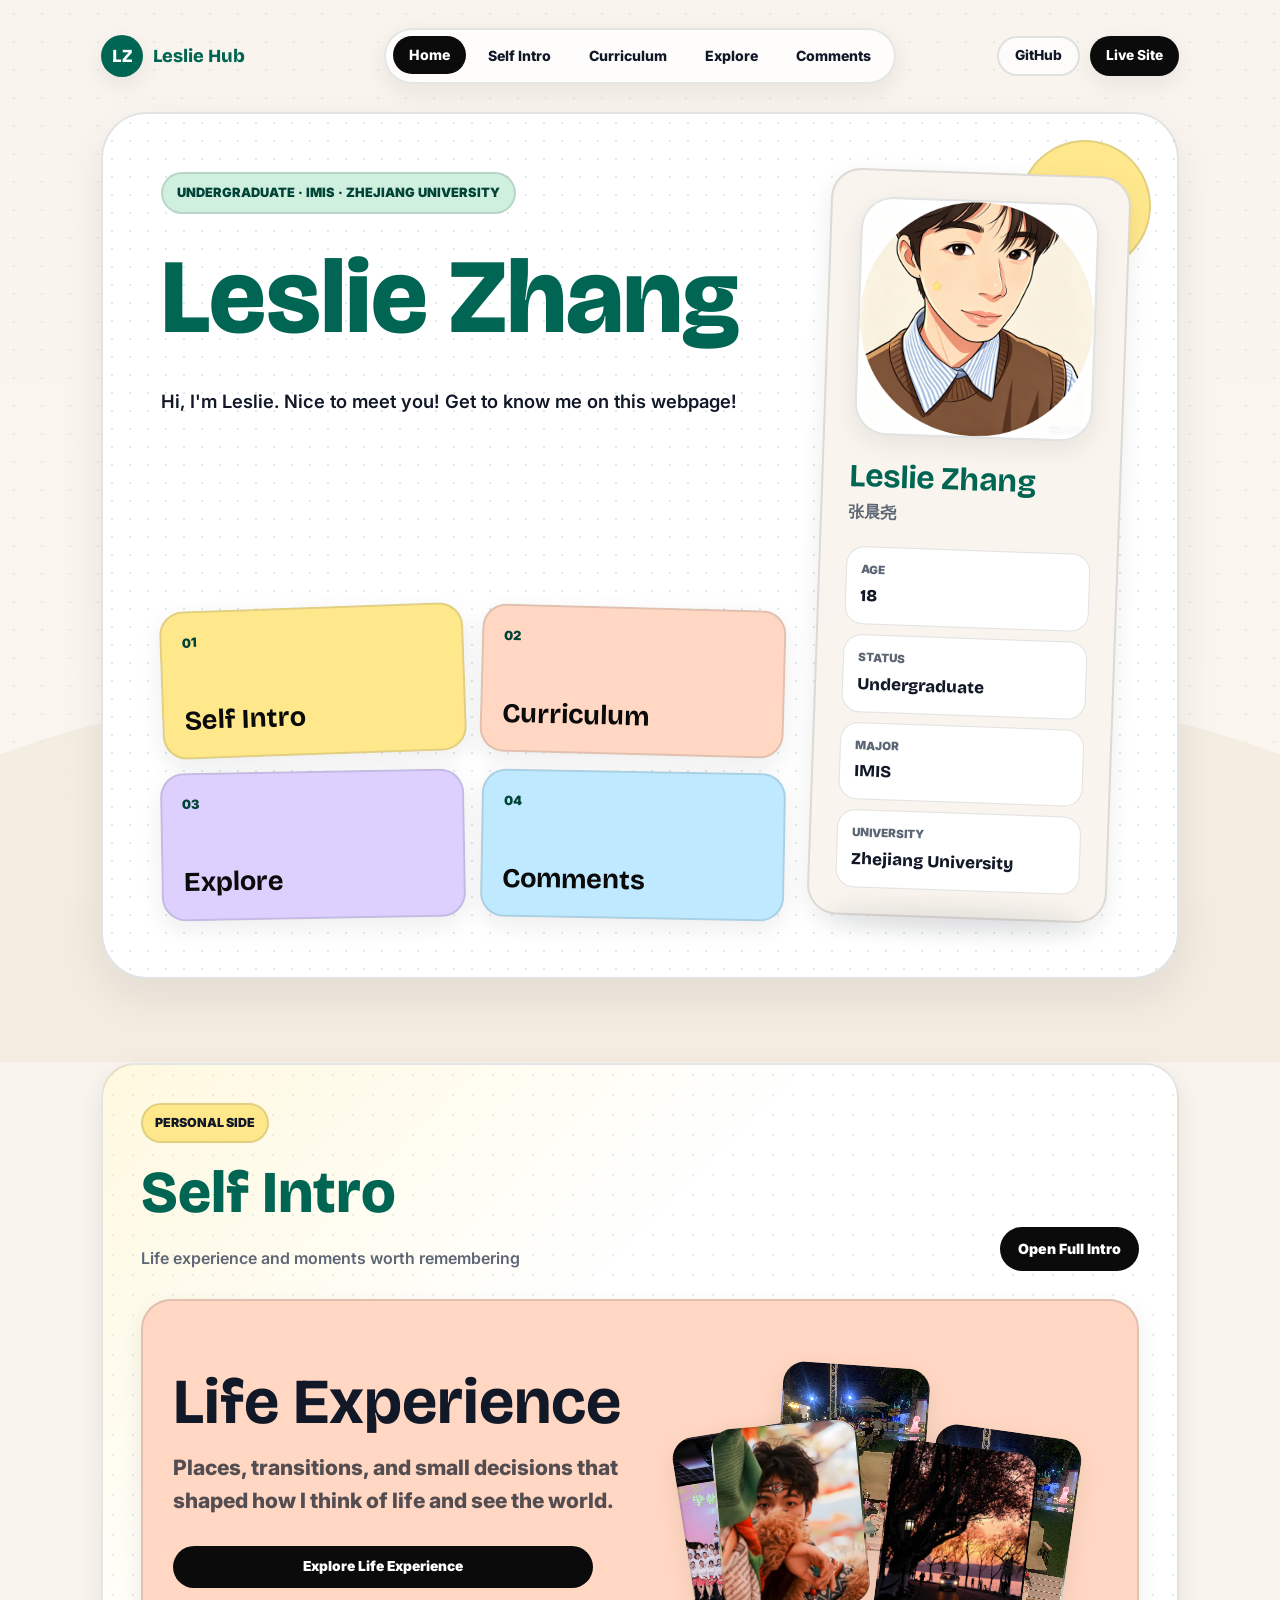
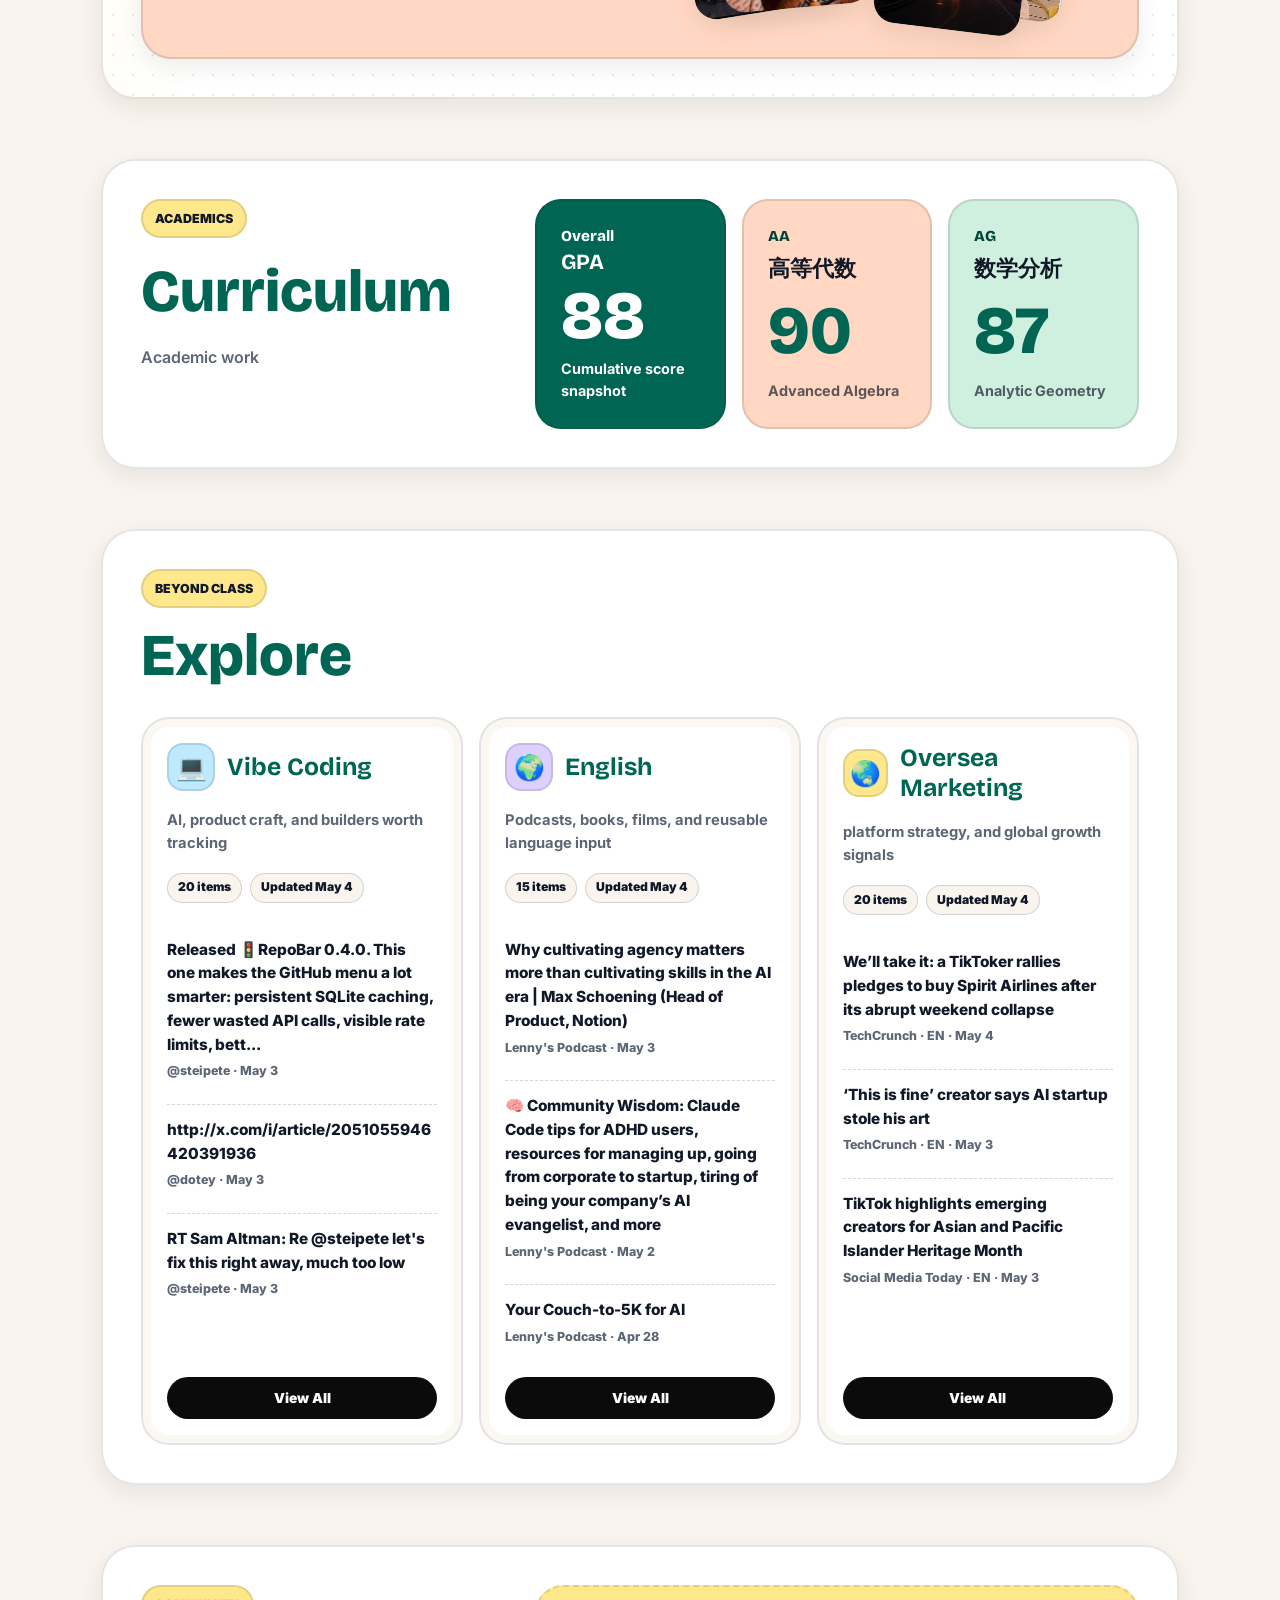
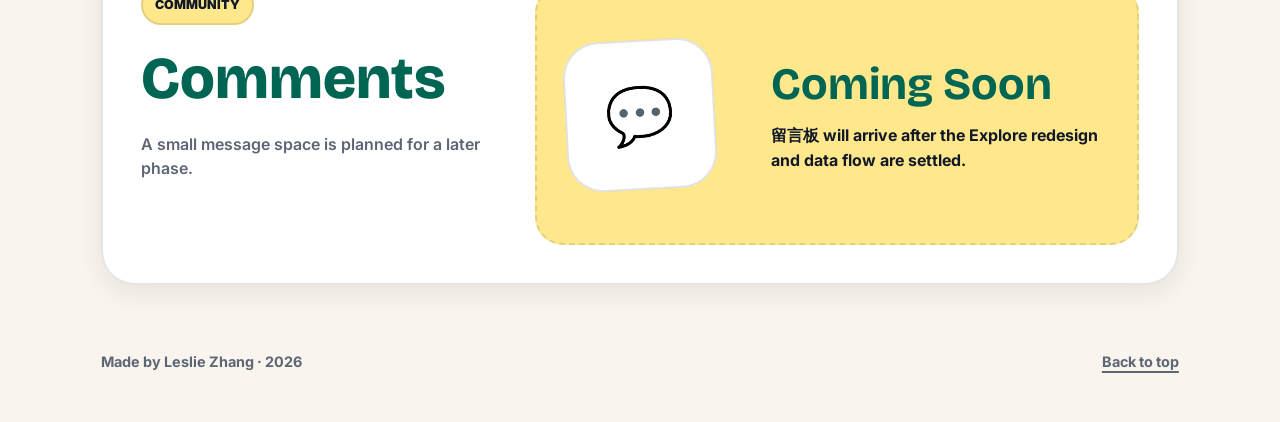
==== commit 10c86f6c: "Update self intro layout and hero photo" ====
--- a/index.html
+++ b/index.html
@@ -315,6 +315,7 @@
   background:var(--paper);
   box-shadow:var(--shadow-tight);
 }
+.section-panel > *{min-width:0}
 
 .section-tag{
   display:inline-flex;
@@ -365,7 +366,57 @@
   transition:transform var(--transition),box-shadow var(--transition);
 }
 .intro-cta:hover{transform:translateY(-2px);box-shadow:var(--shadow-tight)}
-.intro-grid{display:grid;grid-template-columns:repeat(3,minmax(0,1fr));gap:16px}
+.intro-grid{display:grid;grid-template-columns:1fr}
+.intro-feature{
+  display:grid;
+  grid-template-columns:minmax(0,0.78fr) minmax(340px,0.72fr);
+  align-items:center;
+  gap:32px;
+  min-height:360px;
+  padding:30px;
+  border:var(--border);
+  border-radius:30px;
+  background:var(--peach);
+  box-shadow:var(--shadow-tight);
+}
+.intro-feature-copy{max-width:680px}
+.intro-feature-copy .intro-index{display:inline-flex;margin-bottom:18px}
+.intro-feature-copy h3{font-size:clamp(2.45rem,5vw,4.6rem);line-height:1.02;color:var(--ink)}
+.intro-feature-copy p{margin-top:18px;font-size:clamp(1.02rem,1.7vw,1.32rem);font-weight:800;color:rgba(17,24,39,0.72)}
+.intro-feature-copy .module-link{width:min(100%,420px);margin-top:28px}
+.intro-album-preview{
+  position:relative;
+  min-height:270px;
+  isolation:isolate;
+}
+.intro-album-photo{
+  position:absolute;
+  overflow:hidden;
+  width:34%;
+  min-width:118px;
+  aspect-ratio:4/5;
+  border:var(--border);
+  border-radius:22px;
+  background:
+    var(--photo-src),
+    linear-gradient(145deg,rgba(255,255,255,0.55),rgba(255,255,255,0.08)),
+    var(--photo-bg,var(--yellow));
+  background-size:cover;
+  background-position:center;
+  box-shadow:var(--shadow-tight);
+  transform:translate(var(--x,0),var(--y,0)) rotate(var(--r,0deg));
+  transition:transform 220ms ease;
+}
+.intro-album-photo:nth-child(1){--x:0;--y:36px;--r:-9deg;--photo-bg:var(--yellow);left:2%;top:18%}
+.intro-album-photo:nth-child(2){--x:0;--y:0;--r:4deg;--photo-bg:var(--mint);left:24%;top:8%;z-index:2}
+.intro-album-photo:nth-child(3){--x:0;--y:44px;--r:8deg;--photo-bg:var(--sky);right:8%;top:16%;z-index:1}
+.intro-album-photo:nth-child(4){--x:0;--y:-6px;--r:-5deg;--photo-bg:var(--rose);left:10%;bottom:0;z-index:3}
+.intro-album-photo:nth-child(5){--x:0;--y:16px;--r:7deg;--photo-bg:var(--lavender);right:18%;bottom:0;z-index:4}
+.intro-album-preview:hover .intro-album-photo:nth-child(1){transform:translate(-16px,32px) rotate(-13deg)}
+.intro-album-preview:hover .intro-album-photo:nth-child(2){transform:translate(0,-8px) rotate(1deg)}
+.intro-album-preview:hover .intro-album-photo:nth-child(3){transform:translate(18px,46px) rotate(11deg)}
+.intro-album-preview:hover .intro-album-photo:nth-child(4){transform:translate(-12px,-12px) rotate(-8deg)}
+.intro-album-preview:hover .intro-album-photo:nth-child(5){transform:translate(14px,8px) rotate(10deg)}
 .intro-card{
   min-height:250px;
   display:flex;
@@ -492,7 +543,7 @@
 .module-list{display:flex;flex-direction:column;gap:10px;margin-top:4px}
 .module-item{padding:13px 0;border-top:1.5px dashed rgba(17,24,39,0.18)}
 .module-item:first-child{border-top:0}
-.module-item-title{font-size:0.96rem;font-weight:800;color:var(--ink)}
+.module-item-title{font-size:0.96rem;font-weight:800;color:var(--ink);overflow-wrap:anywhere}
 .module-item-source{margin-top:5px;font-size:0.78rem;font-weight:800;color:var(--muted)}
 .module-link{
   display:inline-flex;
@@ -560,9 +611,11 @@
   .section-panel{grid-template-columns:1fr}
   .intro-panel .section-header{grid-template-columns:1fr}
   .intro-cta{justify-self:start}
-  .intro-grid,.curriculum-grid,.explore-grid{grid-template-columns:1fr}
+  .intro-feature{grid-template-columns:1fr;min-height:auto}
+  .intro-album-preview{min-height:300px}
+  .intro-grid,.curriculum-grid,.explore-grid{grid-template-columns:minmax(0,1fr)}
   .intro-card{min-height:auto;transform:none!important}
-  .submodule-card{min-height:auto;transform:none!important}
+  .submodule-card{min-width:0;min-height:auto;transform:none!important}
 }
 
 @media (max-width:720px){
@@ -602,6 +655,8 @@
   .intro-photo:nth-child(3){--x:48px}
   .intro-photo-strip:hover .intro-photo:nth-child(1){transform:translateX(calc(-50% - 54px)) rotate(-8deg)}
   .intro-photo-strip:hover .intro-photo:nth-child(3){transform:translateX(calc(-50% + 54px)) rotate(8deg)}
+  .explore-panel .section-header{grid-template-columns:1fr}
+  .explore-panel .section-desc{max-width:100%;margin-top:12px}
   .curriculum-card{min-height:190px}
   .curriculum-score{font-size:3.6rem}
   .placeholder-section{grid-template-columns:1fr;padding:22px}
@@ -661,7 +716,7 @@
           <div>
             <span class="section-tag">Personal Side</span>
             <h2 class="section-title">Self Intro</h2>
-            <p class="section-desc" id="introSummary">Life experience, photos, hobbies, and casual activities outside the serious dashboard.</p>
+            <p class="section-desc" id="introSummary">Life experience and moments worth remembering.</p>
           </div>
           <a class="intro-cta intro-link" href="self-intro.html">Open Full Intro</a>
         </div>
@@ -674,7 +729,7 @@
         <div class="section-header">
           <span class="section-tag">Academics</span>
           <h2 class="section-title">Curriculum</h2>
-          <p class="section-desc">A compact score board for the courses that currently anchor Leslie's academic work.</p>
+          <p class="section-desc">Academic work</p>
         </div>
         <div class="curriculum-grid" id="curriculumGrid"></div>
       </div>
@@ -685,7 +740,6 @@
         <div class="section-header">
           <span class="section-tag">Beyond Class</span>
           <h2 class="section-title">Explore</h2>
-          <p class="section-desc">Three living shelves for AI builders, English input, and overseas marketing signals.</p>
         </div>
         <div class="explore-grid" id="exploreGrid"></div>
       </div>
@@ -761,7 +815,7 @@
   document.getElementById('heroText').innerHTML=`
     <span class="eyebrow">${escapeHTML(p.status)} · ${escapeHTML(p.major)} · ${escapeHTML(p.university)}</span>
     <h1 class="hero-title">${escapeHTML(p.name)}</h1>
-    <p class="hero-kicker">${escapeHTML(p.chineseName)} is building a personal hub for coursework, creative practice, and the ideas worth revisiting.</p>`;
+    <p class="hero-kicker">Hi, I'm Leslie. Nice to meet you! Get to know me on this webpage!</p>`;
 
   document.getElementById('heroCard').innerHTML=`
     <figure class="profile-photo">
@@ -781,32 +835,35 @@
   return (section.items||[]).flatMap(item=>(item.photos||[]).map(photo=>({
     ...photo,
     caption:item.title
-  }))).slice(0,3);
+  }))).filter(photo=>photo.src&&!photo.src.includes('/placeholder-'));
+}
+
+function albumPhotos(intro){
+  return (intro.sections||[]).flatMap(section=>sectionPhotos(section));
 }
 
 function renderSelfIntro(intro){
   if(!intro)return;
   const grid=document.getElementById('introGrid');
   const summary=document.getElementById('introSummary');
+  const life=(intro.sections||[]).find(section=>section.id==='life');
   if(summary)summary.textContent=intro.subtitle||summary.textContent;
-  const previewSections=(intro.sections||[]).filter(section=>['life','hobbies','casual'].includes(section.id)).slice(0,3);
-  const cards=previewSections.map((section,index)=>{
-    const photos=sectionPhotos(section);
-    const photoFan=photos.length?`<div class="intro-photo-strip" aria-label="${escapeHTML(section.title)} photo preview">
-      ${photos.map(photo=>`<span class="intro-photo" style="--photo-src:url('${escapeHTML(photo.src)}')"></span>`).join('')}
-    </div>`:'';
-    const target=section.id==='life'?'life':'hobbies-casual';
-    return `<article class="intro-card reveal">
-      <div>
-        <span class="intro-index">${String(index+1).padStart(2,'0')}</span>
-        <h3>${escapeHTML(section.title)}</h3>
-        <p>${escapeHTML(section.summary)}</p>
-      </div>
-      ${photoFan}
-      <a class="intro-link module-link" href="self-intro.html#${escapeHTML(target)}">Explore ${escapeHTML(section.title)}</a>
-    </article>`;
-  }).join('');
-  grid.innerHTML=cards;
+  if(!life){
+    grid.innerHTML='<div class="placeholder-section">Add Life Experience content in data.json.</div>';
+    return;
+  }
+  const photos=albumPhotos(intro).slice(0,5);
+  const preview=photos.length?`<div class="intro-album-preview" aria-label="Self intro album preview">
+    ${photos.map(photo=>`<span class="intro-album-photo" style="--photo-src:url('${escapeHTML(photo.src)}')" title="${escapeHTML(photo.alt||photo.caption||'Self intro photo')}"></span>`).join('')}
+  </div>`:'';
+  grid.innerHTML=`<article class="intro-feature reveal">
+    <div class="intro-feature-copy">
+      <h3>${escapeHTML(life.title)}</h3>
+      <p>${escapeHTML(life.summary)}</p>
+      <a class="intro-link module-link" href="self-intro.html#life">Explore ${escapeHTML(life.title)}</a>
+    </div>
+    ${preview}
+  </article>`;
 }
 
 function renderCurriculum(c){
